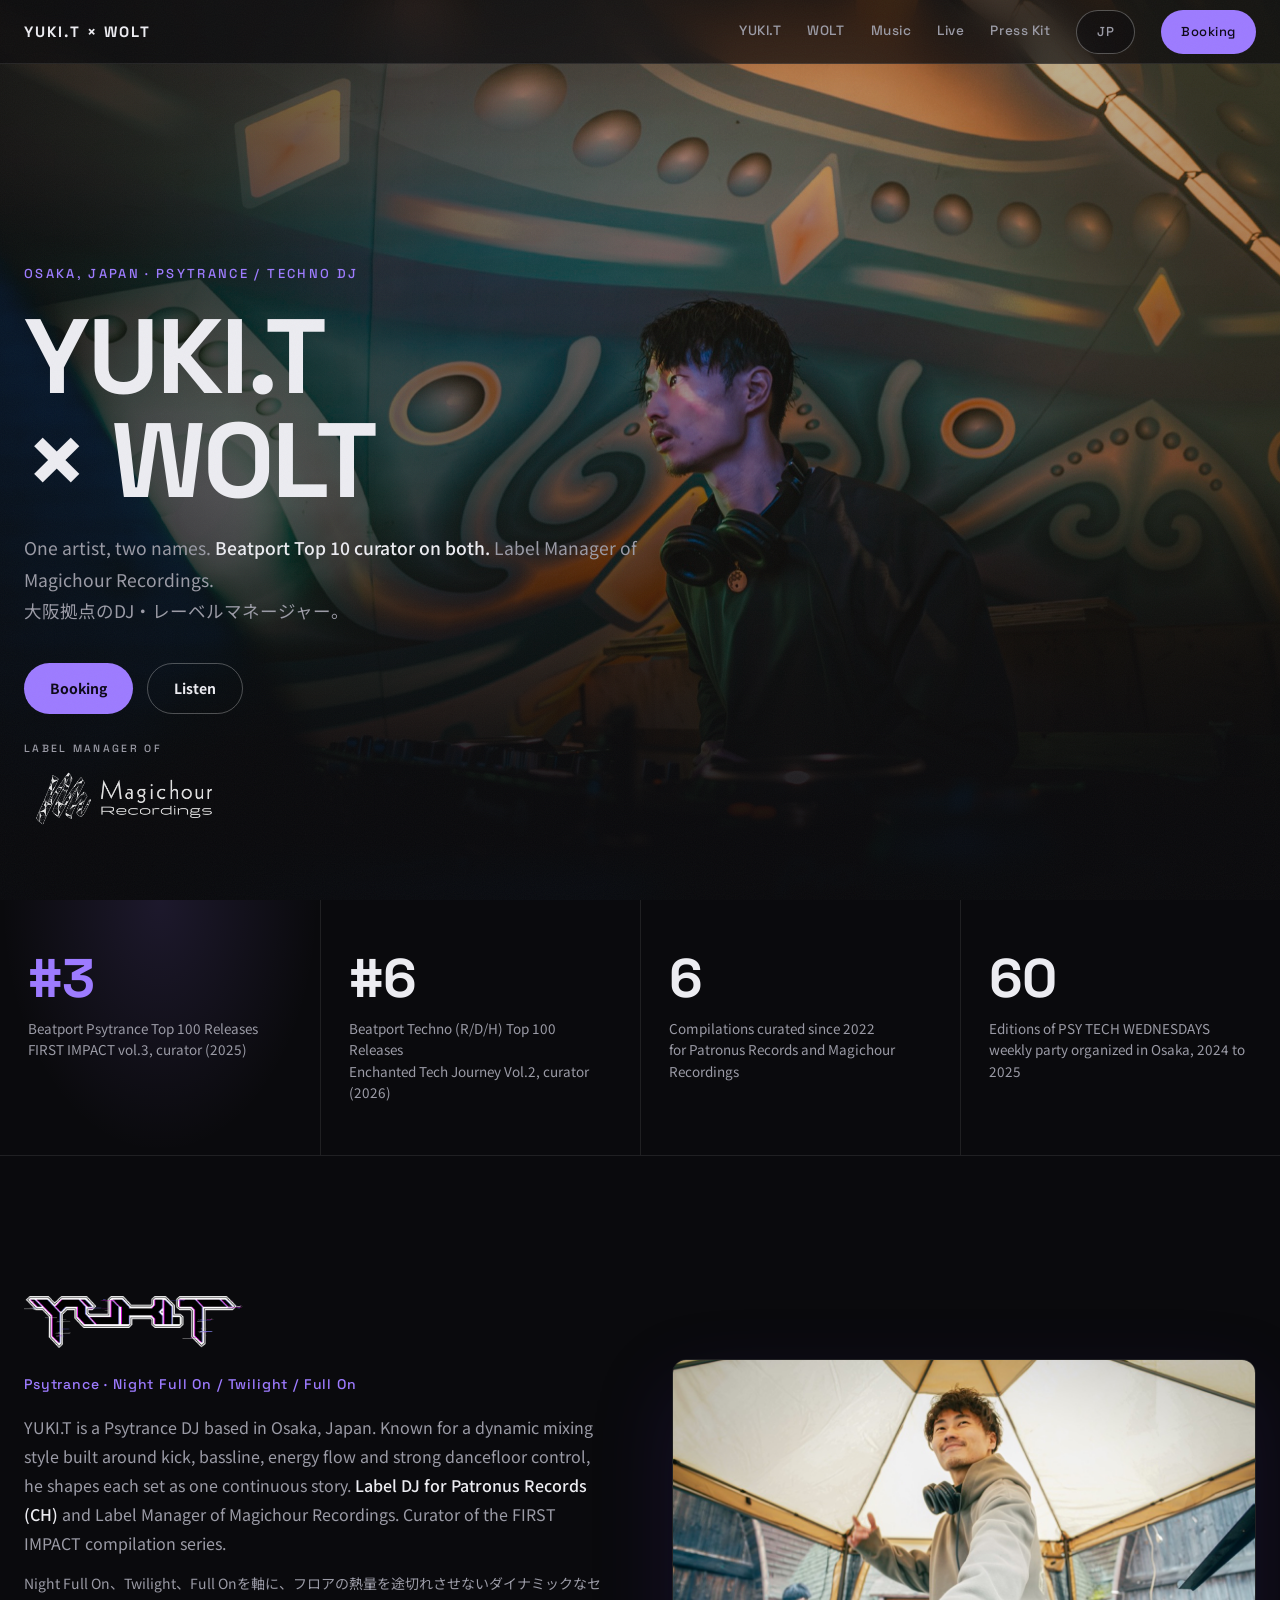
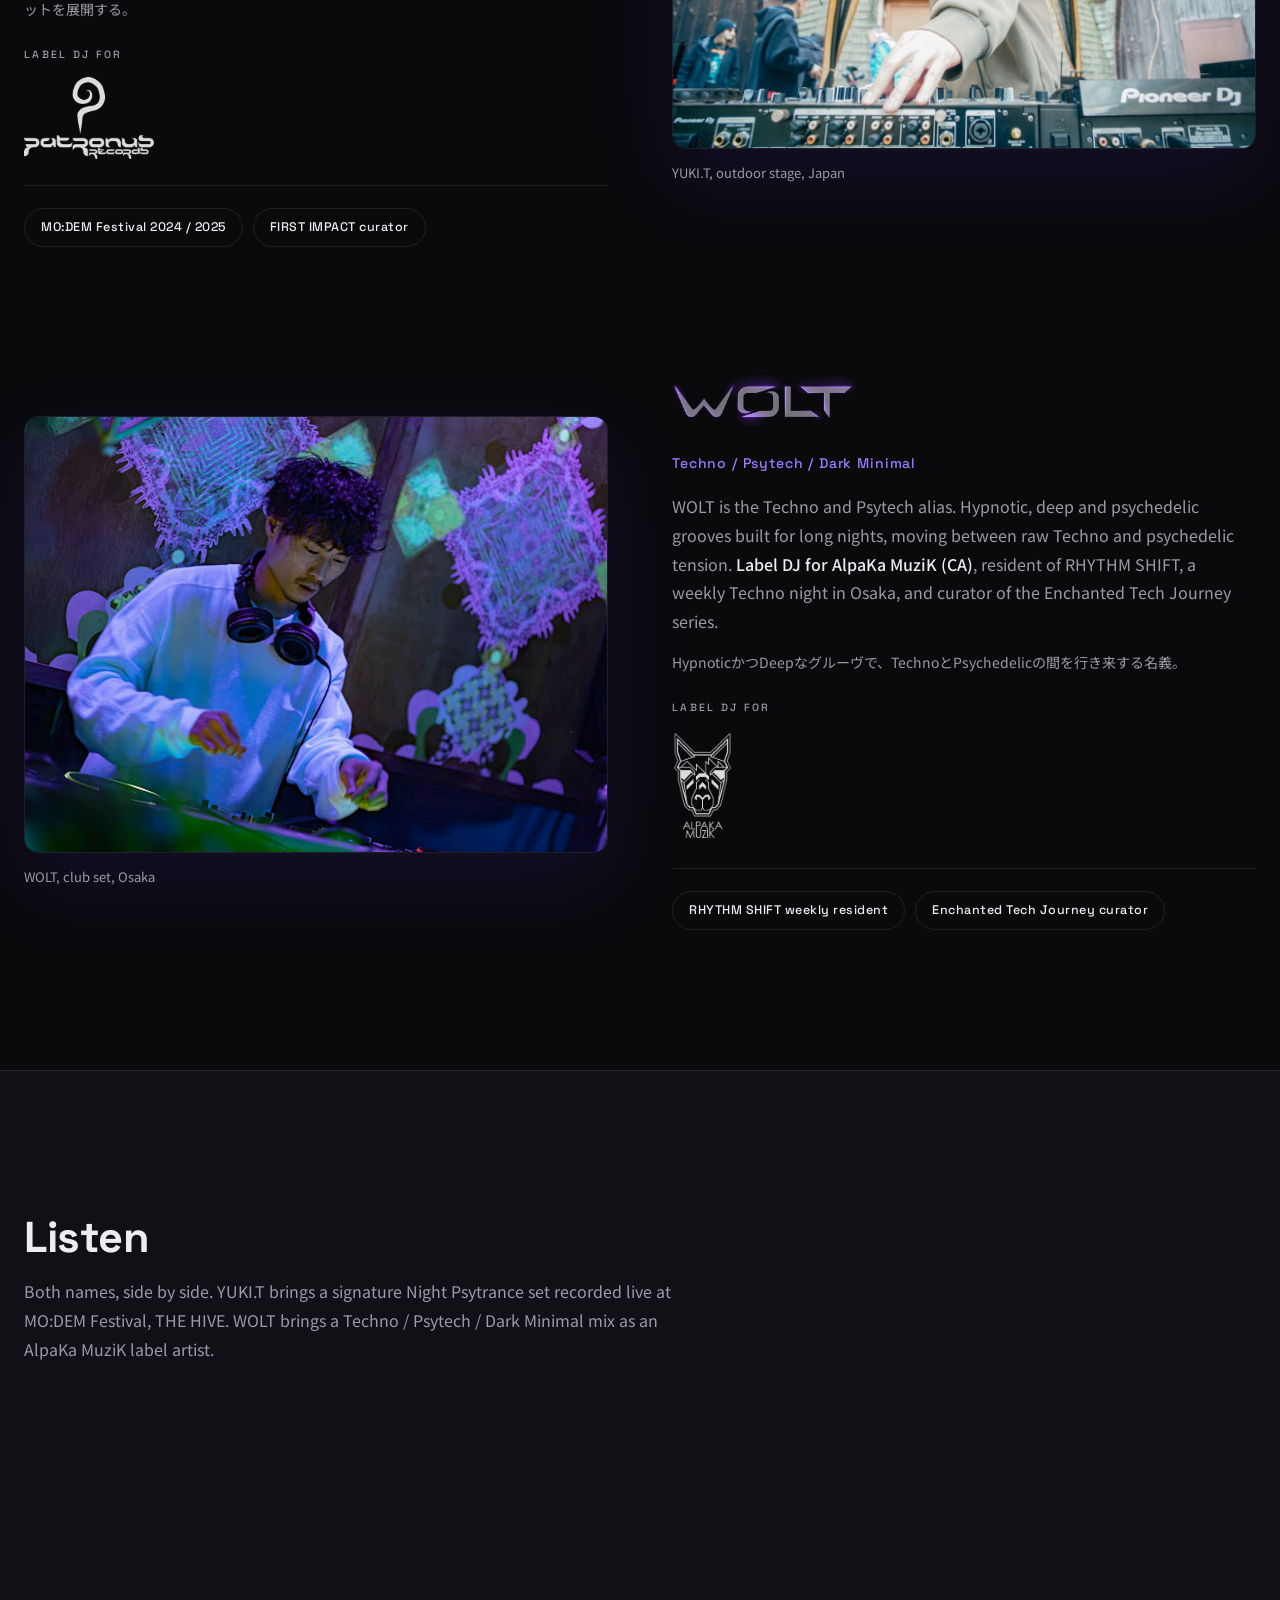
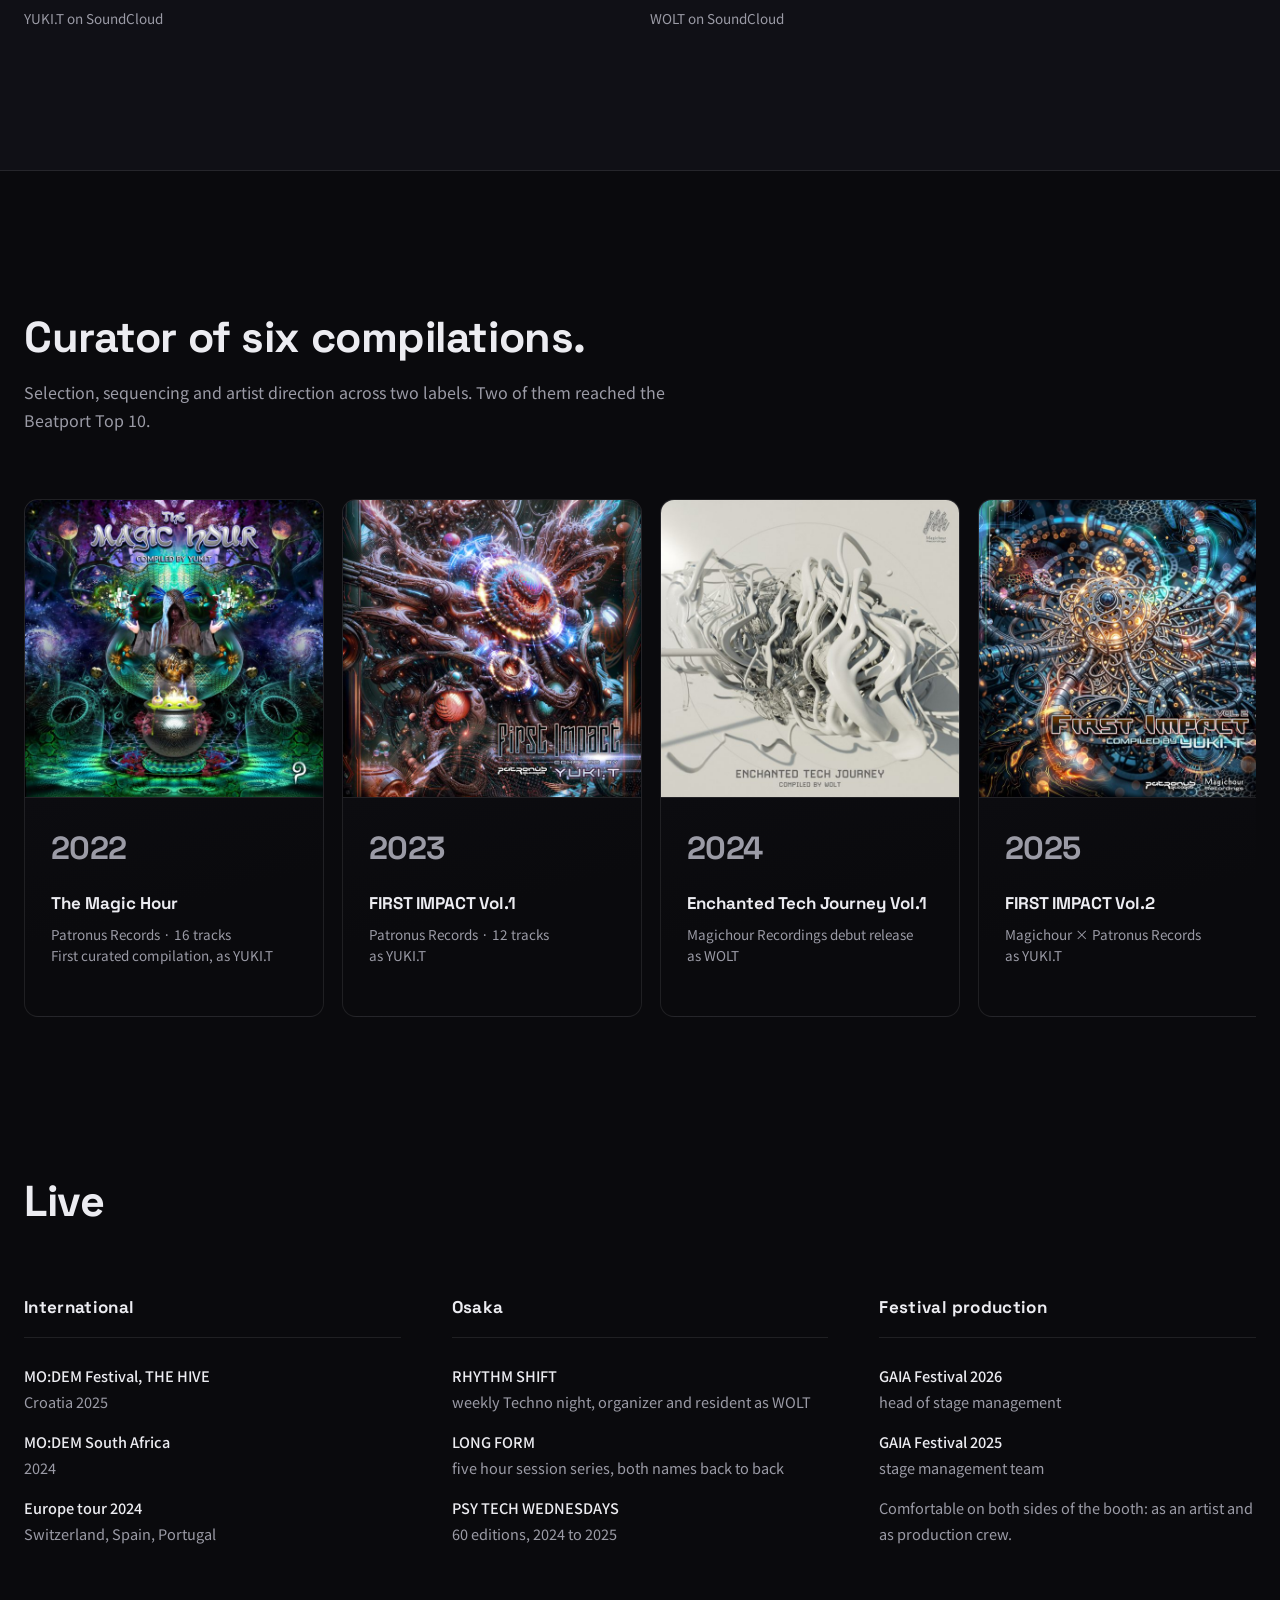
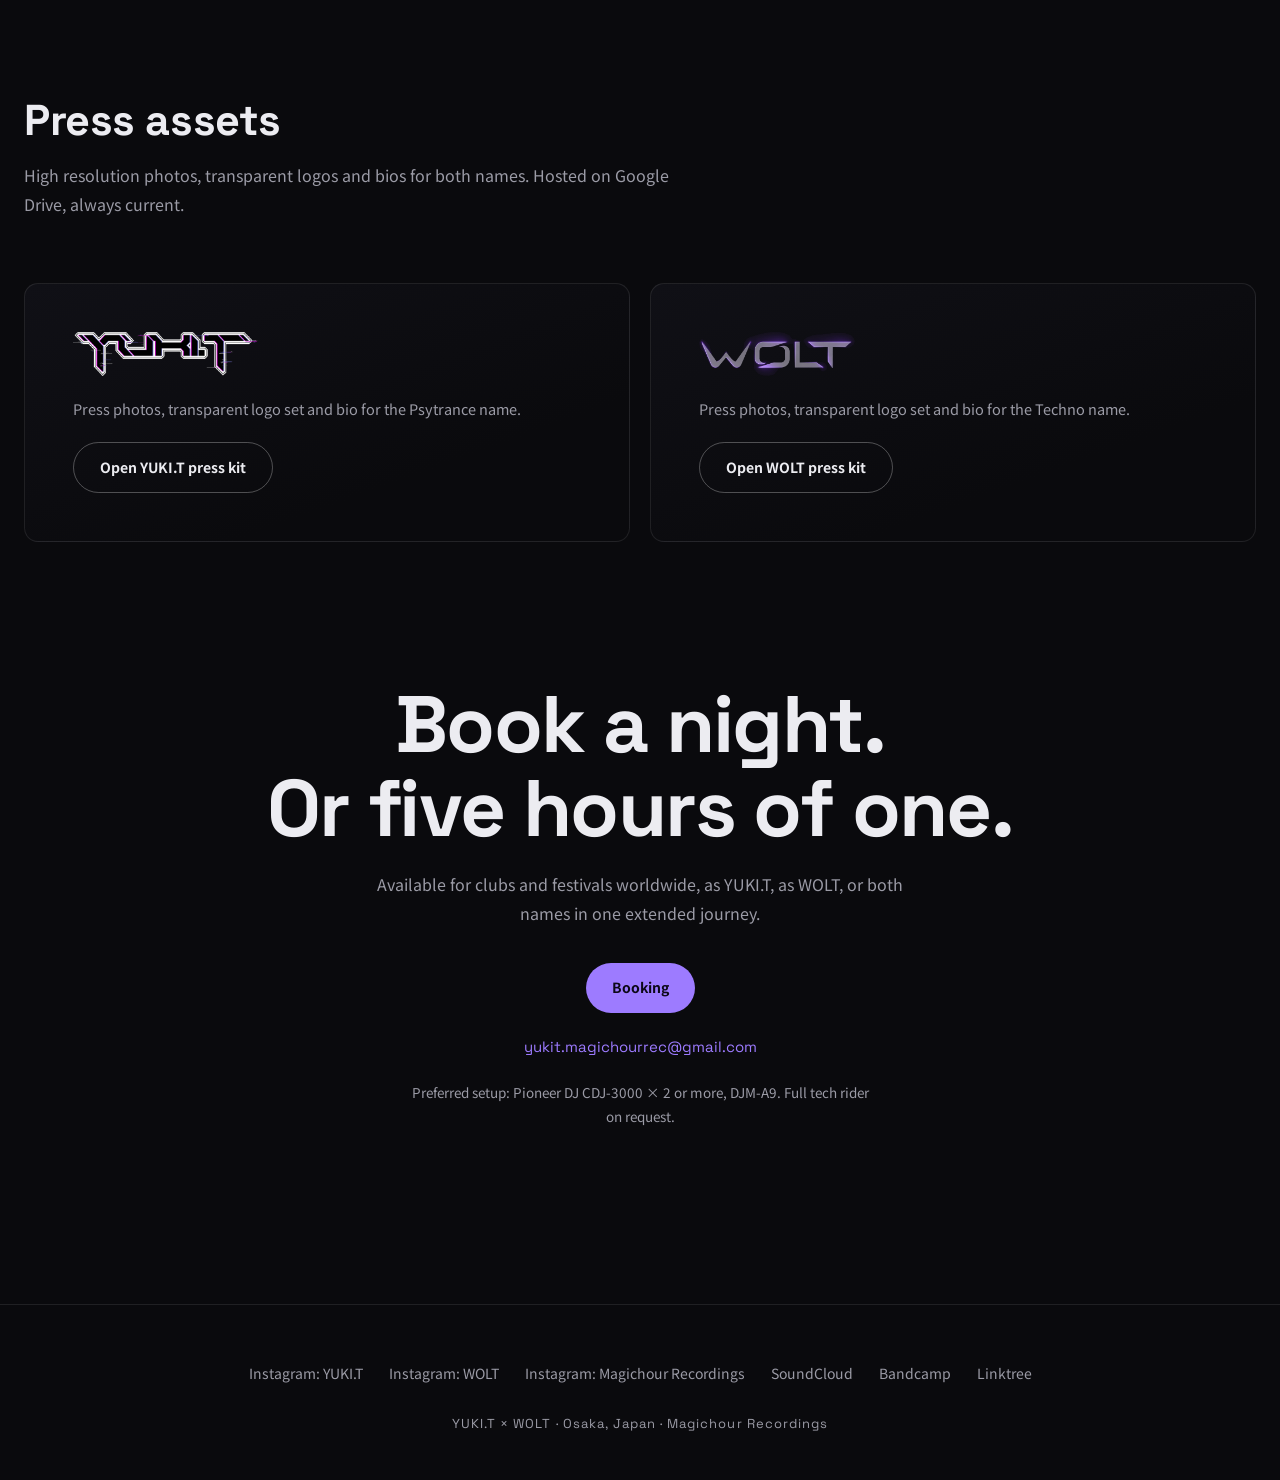
==== index.html @ 7a6468f3 "Publish YUKI.T × WOLT EPK" ====
<!DOCTYPE html>
<html lang="en">
<head>
<meta charset="UTF-8">
<meta name="viewport" content="width=device-width, initial-scale=1.0">
<title>YUKI.T × WOLT | Press Kit | Psytrance / Techno DJ, Osaka Japan</title>
<meta name="description" content="Official press kit of YUKI.T and WOLT. Psytrance and Techno DJ based in Osaka, Japan. Beatport Top 10 curator on both names. Label Manager of Magichour Recordings.">
<meta name="referrer" content="strict-origin-when-cross-origin">
<link rel="canonical" href="https://yukimagichour-1112.github.io/yukit-wolt-epk/">
<link rel="alternate" hreflang="en" href="https://yukimagichour-1112.github.io/yukit-wolt-epk/">
<link rel="alternate" hreflang="ja" href="https://yukimagichour-1112.github.io/yukit-wolt-epk/index-ja.html">
<link rel="alternate" hreflang="x-default" href="https://yukimagichour-1112.github.io/yukit-wolt-epk/">
<meta property="og:title" content="YUKI.T × WOLT | Press Kit">
<meta property="og:description" content="Psytrance and Techno DJ based in Osaka, Japan. Beatport Top 10 curator on both names.">
<meta property="og:url" content="https://yukimagichour-1112.github.io/yukit-wolt-epk/">
<meta property="og:image" content="https://yukimagichour-1112.github.io/yukit-wolt-epk/assets/og-epk.jpg">
<meta property="og:type" content="website">
<meta property="og:locale" content="en_US">
<meta property="og:locale:alternate" content="ja_JP">
<meta name="twitter:card" content="summary_large_image">
<link rel="preconnect" href="https://fonts.googleapis.com">
<link rel="preconnect" href="https://fonts.gstatic.com" crossorigin>
<link href="https://fonts.googleapis.com/css2?family=Space+Grotesk:wght@400;500;700&amp;family=Noto+Sans+JP:wght@400;500;700&amp;display=swap" rel="stylesheet">
<style>
  :root {
    --bg: #0a0a0d;
    --bg-raised: #101016;
    --line: rgba(255, 255, 255, .09);
    --text: #ececf1;
    --text-dim: #9b9ba6;
    --accent: #9d7bff;
    --accent-dim: rgba(157, 123, 255, .13);
    --font-display: "Space Grotesk", "Noto Sans JP", sans-serif;
    --font-body: "Noto Sans JP", sans-serif;
    --radius: 14px;
  }

  * { margin: 0; padding: 0; box-sizing: border-box; }
  html { scroll-behavior: smooth; }
  body {
    background: var(--bg);
    color: var(--text);
    font-family: var(--font-body);
    font-size: 16px;
    line-height: 1.8;
    overflow-x: hidden;
    -webkit-font-smoothing: antialiased;
  }
  ::selection { background: var(--accent); color: #0a0a0d; }
  img { max-width: 100%; height: auto; display: block; }
  a { color: inherit; text-decoration: none; }
  a:focus-visible { outline: 3px solid var(--accent); outline-offset: 4px; }
  .wrap { max-width: 1280px; margin: 0 auto; padding: 0 24px; }
  .skip-link {
    position: fixed; top: 8px; left: 12px; z-index: 100;
    padding: 10px 16px; border-radius: 8px;
    background: var(--accent); color: #0c0817; font-weight: 700;
    transform: translateY(-140%);
  }
  .skip-link:focus { transform: translateY(0); }

  .grain {
    position: fixed; inset: 0; z-index: 60; pointer-events: none;
    opacity: .05;
    background-image: url("data:image/svg+xml,%3Csvg xmlns='http://www.w3.org/2000/svg' width='160' height='160'%3E%3Cfilter id='n'%3E%3CfeTurbulence type='fractalNoise' baseFrequency='0.9' numOctaves='2'/%3E%3C/filter%3E%3Crect width='160' height='160' filter='url(%23n)' opacity='0.7'/%3E%3C/svg%3E");
  }

  .reveal {
    opacity: 0;
    transform: translateY(26px);
    transition: opacity .8s cubic-bezier(.16, 1, .3, 1), transform .8s cubic-bezier(.16, 1, .3, 1);
    transition-delay: calc(var(--i, 0) * 90ms);
  }
  .reveal.in { opacity: 1; transform: none; }

  /* =========== NAV =========== */
  nav {
    position: fixed; top: 0; left: 0; right: 0; z-index: 50;
    height: 64px;
    display: flex; align-items: center; justify-content: space-between;
    padding: 0 24px;
    background: rgba(10, 10, 13, .72);
    backdrop-filter: blur(14px);
    -webkit-backdrop-filter: blur(14px);
    border-bottom: 1px solid var(--line);
  }
  .nav-brand {
    font-family: var(--font-display);
    font-weight: 700; font-size: 15px; letter-spacing: .14em;
  }
  .nav-links { display: flex; align-items: center; gap: 26px; }
  .nav-links a {
    font-family: var(--font-display); font-size: 13.5px; font-weight: 500;
    color: var(--text-dim); letter-spacing: .04em;
    transition: color .25s;
  }
  .nav-links a:hover { color: var(--text); }
  .nav-links a.btn-primary, .nav-links a.btn-primary:hover { color: #0c0817; }
  .btn {
    display: inline-flex; align-items: center; justify-content: center;
    gap: 8px; white-space: nowrap;
    font-family: var(--font-body); font-weight: 700; font-size: 14px;
    padding: 12px 26px; border-radius: 999px;
    transition: transform .25s cubic-bezier(.16, 1, .3, 1), background .25s, color .25s, border-color .25s;
  }
  .btn:active { transform: scale(.98); }
  .btn-primary { background: var(--accent); color: #0c0817; }
  .btn-primary:hover { background: #b096ff; transform: translateY(-1px); }
  .btn-ghost { border: 1px solid rgba(255, 255, 255, .28); color: var(--text); }
  .btn-ghost:hover { border-color: var(--accent); color: var(--accent); transform: translateY(-1px); }
  nav .btn { min-height: 44px; padding: 9px 20px; font-size: 13px; }
  .lang-switch {
    min-width: 44px; min-height: 44px; padding: 8px 12px;
    border: 1px solid rgba(255, 255, 255, .28);
    color: var(--text); background: rgba(10, 10, 13, .55);
  }
  .lang-switch:hover { border-color: var(--accent); color: var(--accent); }

  /* =========== HERO =========== */
  .hero {
    position: relative;
    min-height: 100dvh;
    display: flex; align-items: flex-end;
    overflow: hidden;
  }
  .hero-bg {
    position: absolute; inset: 0;
    background-image: url("assets/hero-yukit.jpg");
    background-size: cover;
    background-position: 70% 30%;
  }
  .hero-bg::after {
    content: "";
    position: absolute; inset: 0;
    background:
      linear-gradient(to top, rgba(10, 10, 13, .96) 8%, rgba(10, 10, 13, .45) 45%, rgba(10, 10, 13, .25) 100%),
      linear-gradient(to right, rgba(10, 10, 13, .72), transparent 55%);
  }
  .hero-inner {
    position: relative; z-index: 2;
    width: 100%; max-width: 1280px; margin: 0 auto;
    padding: 120px 24px 72px;
  }
  .hero-meta {
    font-family: var(--font-display); font-size: 13px; font-weight: 500;
    letter-spacing: .18em; text-transform: uppercase;
    color: var(--accent);
    margin-bottom: 20px;
  }
  .hero h1 {
    font-family: var(--font-display);
    font-size: clamp(3rem, 8.5vw, 6.6rem);
    font-weight: 700; line-height: .98; letter-spacing: -.02em;
    margin-bottom: 20px;
  }
  .hero-sub {
    font-size: clamp(15px, 1.6vw, 17.5px);
    color: var(--text-dim);
    max-width: 36em;
    margin-bottom: 36px;
  }
  .hero-sub strong { color: var(--text); font-weight: 500; }
  .hero-ctas { display: flex; gap: 14px; flex-wrap: wrap; }
  @keyframes rise { from { opacity: 0; transform: translateY(28px); } to { opacity: 1; transform: none; } }
  .hero-inner > * { animation: rise .9s cubic-bezier(.16, 1, .3, 1) backwards; }
  .hero-inner > *:nth-child(1) { animation-delay: .05s; }
  .hero-inner > *:nth-child(2) { animation-delay: .18s; }
  .hero-inner > *:nth-child(3) { animation-delay: .32s; }
  .hero-inner > *:nth-child(4) { animation-delay: .46s; }
  .hero-inner > *:nth-child(5) { animation-delay: .60s; }

  /* ---- hero label affiliation ---- */
  .hero-affiliation {
    margin-top: 26px;
    display: flex; flex-direction: column; align-items: flex-start; gap: 10px;
  }
  .affiliation-heading {
    font-family: var(--font-display); font-size: 10.5px; font-weight: 500;
    letter-spacing: .22em; text-transform: uppercase;
    color: var(--text-dim);
  }
  .hero-affiliation img { width: 200px; max-width: 56vw; opacity: .88; }

  /* =========== SECTIONS =========== */
  section { padding: clamp(90px, 11vw, 140px) 0; }
  .section-head { max-width: 760px; margin-bottom: clamp(40px, 5.5vw, 64px); }
  .section-head h2 {
    font-family: var(--font-display);
    font-size: clamp(1.8rem, 3.8vw, 2.7rem);
    font-weight: 700; line-height: 1.22; letter-spacing: -.01em;
  }
  .section-head p { color: var(--text-dim); margin-top: 14px; max-width: 42em; }

  /* ---- stats ---- */
  .stats { padding: 0; border-bottom: 1px solid var(--line); }
  .stats-grid {
    display: grid;
    grid-template-columns: repeat(4, 1fr);
  }
  .stat {
    padding: clamp(36px, 4vw, 56px) 28px;
    border-left: 1px solid var(--line);
  }
  .stat:first-child { border-left: 0; }
  .stat.is-accent { background: radial-gradient(ellipse at 50% 0%, var(--accent-dim), transparent 70%); }
  .stat-num {
    font-family: var(--font-display);
    font-size: clamp(2.2rem, 4.5vw, 3.4rem);
    font-weight: 700; line-height: 1; letter-spacing: -.02em;
  }
  .stat.is-accent .stat-num { color: var(--accent); }
  .stat-label { margin-top: 12px; font-size: 13.5px; color: var(--text-dim); line-height: 1.6; }

  /* ---- persona split ---- */
  .persona {
    display: grid;
    grid-template-columns: minmax(0, 6fr) minmax(0, 6fr);
    gap: clamp(36px, 5vw, 80px);
    align-items: center;
  }
  .persona + .persona { margin-top: clamp(90px, 10vw, 130px); }
  .persona-photo { position: relative; }
  .persona-photo img {
    border-radius: var(--radius);
    border: 1px solid var(--line);
    width: 100%;
    box-shadow: 0 30px 80px rgba(60, 30, 140, .22);
  }
  .persona-photo figcaption { margin-top: 12px; font-size: 13px; color: var(--text-dim); }
  .persona-logo { height: 52px; width: auto; margin-bottom: 24px; }
  .persona-genre {
    font-family: var(--font-display); font-size: 14px; font-weight: 500;
    letter-spacing: .06em; color: var(--accent);
    margin-bottom: 16px;
  }
  .persona-bio { color: var(--text-dim); max-width: 36em; }
  .persona-bio strong { color: var(--text); font-weight: 500; }
  .persona-bio-jp { margin-top: 14px; font-size: 14px; color: var(--text-dim); }
  .persona-facts {
    margin-top: 26px; padding-top: 22px;
    border-top: 1px solid var(--line);
    display: flex; flex-wrap: wrap; gap: 10px;
  }
  .fact-pill {
    font-family: var(--font-display); font-size: 12.5px; font-weight: 500;
    letter-spacing: .04em; color: var(--text);
    border: 1px solid var(--line);
    border-radius: 999px;
    padding: 7px 16px;
  }
  .label-affiliation {
    margin-top: 24px;
    display: flex; flex-direction: column; align-items: flex-start; gap: 12px;
  }
  .label-affiliation img { opacity: .86; }
  .label-affiliation.is-patronus img { width: 130px; }
  .label-affiliation.is-alpaka img { height: 112px; width: auto; }

  /* ---- listen ---- */
  .listen { background: var(--bg-raised); border-top: 1px solid var(--line); border-bottom: 1px solid var(--line); }
  .listen-grid {
    display: grid;
    grid-template-columns: 1fr 1fr;
    gap: 20px;
  }
  .listen-main { grid-column: 1 / -1; }
  .listen iframe {
    width: 100%; border: 0;
    border-radius: var(--radius);
    display: block;
  }
  .listen-main iframe { height: 300px; }
  .listen-grid iframe { height: 166px; }
  .listen-caption { margin-top: 12px; font-size: 13.5px; color: var(--text-dim); }

  /* ---- curation rail ---- */
  .rail {
    display: flex; gap: 18px;
    overflow-x: auto;
    scroll-snap-type: x mandatory;
    padding-bottom: 18px;
    scrollbar-width: thin;
    scrollbar-color: var(--accent) transparent;
  }
  .rail-card {
    flex: 0 0 300px;
    scroll-snap-align: start;
    border: 1px solid var(--line);
    border-radius: var(--radius);
    overflow: hidden;
    background: linear-gradient(165deg, var(--bg-raised), var(--bg) 75%);
  }
  .rail-card.is-hit {
    background:
      radial-gradient(ellipse at 80% 0%, var(--accent-dim), transparent 60%),
      linear-gradient(165deg, var(--bg-raised), var(--bg) 75%);
  }
  .rail-cover {
    width: 100%; aspect-ratio: 1; object-fit: cover; display: block;
    border-bottom: 1px solid var(--line);
  }
  .rail-body { padding: 22px 26px 28px; }
  .rail-year {
    font-family: var(--font-display);
    font-size: 2rem; font-weight: 700; letter-spacing: -.02em;
    color: var(--text-dim);
  }
  .rail-card.is-hit .rail-year { color: var(--accent); }
  .rail-title { margin-top: 14px; font-family: var(--font-display); font-weight: 700; font-size: 17px; line-height: 1.4; }
  .rail-sub { margin-top: 8px; font-size: 13.5px; color: var(--text-dim); line-height: 1.6; }

  /* ---- live ---- */
  .live-grid {
    display: grid;
    grid-template-columns: repeat(3, 1fr);
    gap: clamp(28px, 4vw, 56px);
  }
  .live-col h3 {
    font-family: var(--font-display);
    font-size: 17px; font-weight: 700; letter-spacing: .02em;
    padding-bottom: 14px; margin-bottom: 18px;
    border-bottom: 1px solid var(--line);
  }
  .live-col ul { list-style: none; }
  .live-col li { padding: 7px 0; color: var(--text-dim); font-size: 14.5px; }
  .live-col li strong { color: var(--text); font-weight: 500; }

  /* ---- press assets ---- */
  .kit-grid {
    display: grid;
    grid-template-columns: 1fr 1fr;
    gap: 20px;
  }
  .kit-card {
    border: 1px solid var(--line);
    border-radius: var(--radius);
    padding: clamp(32px, 4vw, 48px);
    background: linear-gradient(160deg, var(--bg-raised), var(--bg) 70%);
    display: flex; flex-direction: column; align-items: flex-start; gap: 20px;
  }
  .kit-card img { height: 44px; width: auto; }
  .kit-card p { color: var(--text-dim); font-size: 14.5px; }

  /* =========== BOOKING =========== */
  .booking { text-align: center; }
  .booking h2 {
    font-family: var(--font-display);
    font-size: clamp(2.6rem, 7vw, 5rem);
    font-weight: 700; letter-spacing: -.02em; line-height: 1.05;
  }
  .booking p {
    color: var(--text-dim);
    max-width: 34em; margin: 20px auto 36px;
  }
  .booking-mail {
    display: block;
    margin-top: 20px;
    font-family: var(--font-display); font-size: 15px;
    color: var(--text-dim);
  }
  .booking-mail a { color: var(--accent); }
  .booking-rider { margin-top: 28px; font-size: 13.5px; color: var(--text-dim); }

  /* =========== FOOTER =========== */
  footer { border-top: 1px solid var(--line); padding: 56px 0 44px; }
  .footer-links {
    display: flex; justify-content: center; gap: 26px; flex-wrap: wrap;
    font-size: 14px; color: var(--text-dim);
    margin-bottom: 26px;
  }
  .footer-links a { transition: color .25s; }
  .footer-links a:hover { color: var(--accent); }
  .footer-note {
    text-align: center;
    font-family: var(--font-display);
    font-size: 13px; letter-spacing: .08em; color: var(--text-dim);
  }

  /* =========== MOBILE =========== */
  @media (max-width: 900px) {
    .nav-links a:not(.btn) { display: none; }
    .nav-links { gap: 10px; }
  }
  @media (max-width: 420px) {
    nav { padding: 0 12px; }
    .nav-brand { font-size: 12px; letter-spacing: .08em; }
    .nav-links { gap: 8px; }
    nav .btn { padding: 8px 12px; }
    .kit-card .btn { width: 100%; padding-inline: 16px; white-space: normal; text-align: center; }
  }
  @media (max-width: 767px) {
    .wrap { padding: 0 20px; }
    .hero-inner { padding: 100px 20px 56px; }
    .hero-affiliation img { width: 150px; }
    .stats-grid { grid-template-columns: 1fr 1fr; }
    .stat { border-left: 0; border-top: 1px solid var(--line); }
    .stat:nth-child(even) { border-left: 1px solid var(--line); }
    .stat:nth-child(-n+2) { border-top: 0; }
    .persona { grid-template-columns: 1fr; gap: 32px; }
    .persona.is-flip .persona-photo { order: -1; }
    .listen-grid { grid-template-columns: 1fr; }
    .live-grid { grid-template-columns: 1fr; }
    .kit-grid { grid-template-columns: 1fr; }
    .rail-card { flex-basis: 260px; }
  }

  /* =========== REDUCED MOTION =========== */
  @media (prefers-reduced-motion: reduce) {
    html { scroll-behavior: auto; }
    .hero-inner > * { animation: none; }
    .reveal { opacity: 1; transform: none; transition: none; }
  }
</style>
</head>
<body>

<a class="skip-link" href="#main-content">Skip to content</a>
<div class="grain" aria-hidden="true"></div>

<nav aria-label="Primary navigation">
  <div class="nav-brand">YUKI.T × WOLT</div>
  <div class="nav-links">
    <a href="#yukit">YUKI.T</a>
    <a href="#wolt">WOLT</a>
    <a href="#music">Music</a>
    <a href="#live">Live</a>
    <a href="#presskit">Press Kit</a>
    <a class="btn lang-switch" href="index-ja.html" lang="ja" hreflang="ja" aria-label="日本語版を開く" title="日本語版">JP</a>
    <a class="btn btn-primary" href="mailto:yukit.magichourrec@gmail.com?subject=Booking%20inquiry%20YUKI.T%20%2F%20WOLT">Booking</a>
  </div>
</nav>

<main id="main-content">
<!-- =========== HERO =========== -->
<header class="hero">
  <div class="hero-bg" aria-hidden="true"></div>
  <div class="hero-inner">
    <p class="hero-meta">Osaka, Japan · Psytrance / Techno DJ</p>
    <h1>YUKI.T<br>× WOLT</h1>
    <p class="hero-sub">One artist, two names. <strong>Beatport Top 10 curator on both.</strong> Label Manager of Magichour Recordings.<br>大阪拠点のDJ・レーベルマネージャー。</p>
    <div class="hero-ctas">
      <a class="btn btn-primary" href="mailto:yukit.magichourrec@gmail.com?subject=Booking%20inquiry%20YUKI.T%20%2F%20WOLT">Booking</a>
      <a class="btn btn-ghost" href="#music">Listen</a>
    </div>
    <div class="hero-affiliation" role="group" aria-label="Label Manager of Magichour Recordings">
      <p class="affiliation-heading" aria-hidden="true">Label Manager of</p>
      <img src="assets/logo-magichour-horizontal.png" alt="Magichour Recordings" width="3000" height="888">
    </div>
  </div>
</header>

<!-- =========== STATS =========== -->
<div class="stats" aria-label="Career highlights">
  <div class="stats-grid">
    <div class="stat is-accent reveal" style="--i:0">
      <p class="stat-num">#3</p>
      <p class="stat-label">Beatport Psytrance Top 100 Releases<br>FIRST IMPACT vol.3, curator (2025)</p>
    </div>
    <div class="stat reveal" style="--i:1">
      <p class="stat-num">#6</p>
      <p class="stat-label">Beatport Techno (R/D/H) Top 100 Releases<br>Enchanted Tech Journey Vol.2, curator (2026)</p>
    </div>
    <div class="stat reveal" style="--i:2">
      <p class="stat-num">6</p>
      <p class="stat-label">Compilations curated since 2022<br>for Patronus Records and Magichour Recordings</p>
    </div>
    <div class="stat reveal" style="--i:3">
      <p class="stat-num">60</p>
      <p class="stat-label">Editions of PSY TECH WEDNESDAYS<br>weekly party organized in Osaka, 2024 to 2025</p>
    </div>
  </div>
</div>

<!-- =========== PERSONAS =========== -->
<section id="yukit">
  <div class="wrap">
    <article class="persona">
      <div class="persona-copy reveal">
        <img class="persona-logo" src="assets/logo-yukit.png" alt="YUKI.T logo">
        <p class="persona-genre">Psytrance · Night Full On / Twilight / Full On</p>
        <p class="persona-bio">YUKI.T is a Psytrance DJ based in Osaka, Japan. Known for a dynamic mixing style built around kick, bassline, energy flow and strong dancefloor control, he shapes each set as one continuous story. <strong>Label DJ for Patronus Records (CH)</strong> and Label Manager of Magichour Recordings. Curator of the FIRST IMPACT compilation series.</p>
        <p class="persona-bio-jp">Night Full On、Twilight、Full Onを軸に、フロアの熱量を途切れさせないダイナミックなセットを展開する。</p>
        <div class="label-affiliation is-patronus" role="group" aria-label="Label DJ for Patronus Records, Switzerland">
          <p class="affiliation-heading" aria-hidden="true">Label DJ for</p>
          <img src="assets/logo-patronus-white.png" alt="Patronus Records" width="360" height="229" loading="lazy">
        </div>
        <div class="persona-facts">
          <span class="fact-pill">MO:DEM Festival 2024 / 2025</span>
          <span class="fact-pill">FIRST IMPACT curator</span>
        </div>
      </div>
      <figure class="persona-photo reveal" style="--i:1">
        <img src="assets/photo-yukit.jpg" width="1200" height="800" alt="YUKI.T playing an outdoor festival stage" loading="lazy">
        <figcaption>YUKI.T, outdoor stage, Japan</figcaption>
      </figure>
    </article>

    <article class="persona is-flip" id="wolt">
      <figure class="persona-photo reveal">
        <img src="assets/WOLT_Photo_web.webp" width="2280" height="1704" alt="WOLT behind the decks under ultraviolet light" loading="lazy">
        <figcaption>WOLT, club set, Osaka</figcaption>
      </figure>
      <div class="persona-copy reveal" style="--i:1">
        <img class="persona-logo" src="assets/logo-wolt.png" alt="WOLT logo">
        <p class="persona-genre">Techno / Psytech / Dark Minimal</p>
        <p class="persona-bio">WOLT is the Techno and Psytech alias. Hypnotic, deep and psychedelic grooves built for long nights, moving between raw Techno and psychedelic tension. <strong>Label DJ for AlpaKa MuziK (CA)</strong>, resident of RHYTHM SHIFT, a weekly Techno night in Osaka, and curator of the Enchanted Tech Journey series.</p>
        <p class="persona-bio-jp">HypnoticかつDeepなグルーヴで、TechnoとPsychedelicの間を行き来する名義。</p>
        <div class="label-affiliation is-alpaka" role="group" aria-label="Label DJ for AlpaKa MuziK, Canada">
          <p class="affiliation-heading" aria-hidden="true">Label DJ for</p>
          <img src="assets/logo-alpaka-white-trimmed.png" alt="AlpaKa MuziK" width="567" height="1045" loading="lazy">
        </div>
        <div class="persona-facts">
          <span class="fact-pill">RHYTHM SHIFT weekly resident</span>
          <span class="fact-pill">Enchanted Tech Journey curator</span>
        </div>
      </div>
    </article>
  </div>
</section>

<!-- =========== MUSIC =========== -->
<section class="listen" id="music">
  <div class="wrap">
    <div class="section-head reveal">
      <h2>Listen</h2>
      <p>Both names, side by side. YUKI.T brings a signature Night Psytrance set recorded live at MO:DEM Festival, THE HIVE. WOLT brings a Techno / Psytech / Dark Minimal mix as an AlpaKa MuziK label artist.</p>
    </div>
    <div class="listen-grid">
      <div class="reveal" style="--i:1">
        <iframe title="YUKI.T on SoundCloud" loading="lazy" allow="autoplay" src="https://w.soundcloud.com/player/?url=https%3A%2F%2Fsoundcloud.com%2Fmo_dem%2Fyuki-t-the-hive-modem-festival%3Fin%3Dyuki_t%2Fsets%2Fmix_playlist&amp;color=%239d7bff&amp;auto_play=false&amp;hide_related=true&amp;show_comments=false&amp;show_teaser=false"></iframe>
        <p class="listen-caption">YUKI.T on SoundCloud</p>
      </div>
      <div class="reveal" style="--i:2">
        <iframe title="WOLT on SoundCloud" loading="lazy" allow="autoplay" src="https://w.soundcloud.com/player/?url=https%3A%2F%2Fsoundcloud.com%2Falpakamuzik%2Falpakast075-wolt-jp%3Fin%3Dwolt-magichour-recordings%2Fsets%2Fdj-set&amp;color=%239d7bff&amp;auto_play=false&amp;hide_related=true&amp;show_comments=false&amp;show_teaser=false"></iframe>
        <p class="listen-caption">WOLT on SoundCloud</p>
      </div>
    </div>
  </div>
</section>

<!-- =========== CURATION =========== -->
<section>
  <div class="wrap">
    <div class="section-head reveal">
      <h2>Curator of six compilations.</h2>
      <p>Selection, sequencing and artist direction across two labels. Two of them reached the Beatport Top 10.</p>
    </div>
    <div class="rail reveal">
      <div class="rail-card">
        <img class="rail-cover" src="assets/cover-tmh.jpg" width="640" height="640" alt="The Magic Hour cover artwork" loading="lazy">
        <div class="rail-body">
          <p class="rail-year">2022</p>
          <p class="rail-title">The Magic Hour</p>
          <p class="rail-sub">Patronus Records · 16 tracks<br>First curated compilation, as YUKI.T</p>
        </div>
      </div>
      <div class="rail-card">
        <img class="rail-cover" src="assets/cover-fi1.jpg" width="640" height="640" alt="FIRST IMPACT Vol.1 cover artwork" loading="lazy">
        <div class="rail-body">
          <p class="rail-year">2023</p>
          <p class="rail-title">FIRST IMPACT Vol.1</p>
          <p class="rail-sub">Patronus Records · 12 tracks<br>as YUKI.T</p>
        </div>
      </div>
      <div class="rail-card">
        <img class="rail-cover" src="assets/cover-etj1.jpg" width="640" height="640" alt="Enchanted Tech Journey Vol.1 cover artwork" loading="lazy">
        <div class="rail-body">
          <p class="rail-year">2024</p>
          <p class="rail-title">Enchanted Tech Journey Vol.1</p>
          <p class="rail-sub">Magichour Recordings debut release<br>as WOLT</p>
        </div>
      </div>
      <div class="rail-card">
        <img class="rail-cover" src="assets/cover-fi2.jpg" width="640" height="640" alt="FIRST IMPACT Vol.2 cover artwork" loading="lazy">
        <div class="rail-body">
          <p class="rail-year">2025</p>
          <p class="rail-title">FIRST IMPACT Vol.2</p>
          <p class="rail-sub">Magichour × Patronus Records<br>as YUKI.T</p>
        </div>
      </div>
      <div class="rail-card is-hit">
        <img class="rail-cover" src="assets/cover-fi3.jpg" width="640" height="640" alt="FIRST IMPACT vol.3 cover artwork" loading="lazy">
        <div class="rail-body">
          <p class="rail-year">2025</p>
          <p class="rail-title">FIRST IMPACT vol.3</p>
          <p class="rail-sub">Magichour Recordings<br>Beatport Psytrance Top 100, peak #3</p>
        </div>
      </div>
      <div class="rail-card is-hit">
        <img class="rail-cover" src="assets/cover-etj2.jpg" width="640" height="640" alt="Enchanted Tech Journey Vol.2 cover artwork" loading="lazy">
        <div class="rail-body">
          <p class="rail-year">2026</p>
          <p class="rail-title">Enchanted Tech Journey Vol.2</p>
          <p class="rail-sub">Magichour Recordings<br>Beatport Techno (R/D/H) Top 100, peak #6</p>
        </div>
      </div>
    </div>
  </div>
</section>

<!-- =========== LIVE =========== -->
<section id="live" style="padding-top: 0;">
  <div class="wrap">
    <div class="section-head reveal">
      <h2>Live</h2>
    </div>
    <div class="live-grid">
      <div class="live-col reveal" style="--i:0">
        <h3>International</h3>
        <ul>
          <li><strong>MO:DEM Festival, THE HIVE</strong><br>Croatia 2025</li>
          <li><strong>MO:DEM South Africa</strong><br>2024</li>
          <li><strong>Europe tour 2024</strong><br>Switzerland, Spain, Portugal</li>
        </ul>
      </div>
      <div class="live-col reveal" style="--i:1">
        <h3>Osaka</h3>
        <ul>
          <li><strong>RHYTHM SHIFT</strong><br>weekly Techno night, organizer and resident as WOLT</li>
          <li><strong>LONG FORM</strong><br>five hour session series, both names back to back</li>
          <li><strong>PSY TECH WEDNESDAYS</strong><br>60 editions, 2024 to 2025</li>
        </ul>
      </div>
      <div class="live-col reveal" style="--i:2">
        <h3>Festival production</h3>
        <ul>
          <li><strong>GAIA Festival 2026</strong><br>head of stage management</li>
          <li><strong>GAIA Festival 2025</strong><br>stage management team</li>
          <li>Comfortable on both sides of the booth: as an artist and as production crew.</li>
        </ul>
      </div>
    </div>
  </div>
</section>

<!-- =========== PRESS KIT =========== -->
<section id="presskit" style="padding-top: 0;">
  <div class="wrap">
    <div class="section-head reveal">
      <h2>Press assets</h2>
      <p>High resolution photos, transparent logos and bios for both names. Hosted on Google Drive, always current.</p>
    </div>
    <div class="kit-grid">
      <div class="kit-card reveal" style="--i:0">
        <img src="assets/logo-yukit.png" alt="YUKI.T logo">
        <p>Press photos, transparent logo set and bio for the Psytrance name.</p>
        <a class="btn btn-ghost" href="https://drive.google.com/drive/folders/19dCMXq6Wt7kDbNYOg9AuS4HJr9VxEYZ3" target="_blank" rel="noopener noreferrer">Open YUKI.T press kit</a>
      </div>
      <div class="kit-card reveal" style="--i:1">
        <img src="assets/logo-wolt.png" alt="WOLT logo">
        <p>Press photos, transparent logo set and bio for the Techno name.</p>
        <a class="btn btn-ghost" href="https://drive.google.com/drive/folders/1YA1HWwAey3cXBGT5UwU1rKdO1JU_mgo1" target="_blank" rel="noopener noreferrer">Open WOLT press kit</a>
      </div>
    </div>
  </div>
</section>

<!-- =========== BOOKING =========== -->
<section class="booking" id="booking" style="padding-top: 0;">
  <div class="wrap">
    <div class="reveal">
      <h2>Book a night.<br>Or five hours of one.</h2>
      <p>Available for clubs and festivals worldwide, as YUKI.T, as WOLT, or both names in one extended journey.</p>
      <a class="btn btn-primary" href="mailto:yukit.magichourrec@gmail.com?subject=Booking%20inquiry%20YUKI.T%20%2F%20WOLT">Booking</a>
      <span class="booking-mail"><a href="mailto:yukit.magichourrec@gmail.com">yukit.magichourrec@gmail.com</a></span>
      <p class="booking-rider">Preferred setup: Pioneer DJ CDJ-3000 × 2 or more, DJM-A9. Full tech rider on request.</p>
    </div>
  </div>
</section>
</main>

<!-- =========== FOOTER =========== -->
<footer>
  <div class="wrap">
    <div class="footer-links">
      <a href="https://www.instagram.com/yuki.t_magichour/" target="_blank" rel="noopener noreferrer">Instagram: YUKI.T</a>
      <a href="https://www.instagram.com/wolt_alpaka_magichour/" target="_blank" rel="noopener noreferrer">Instagram: WOLT</a>
      <a href="https://www.instagram.com/magichour_recordings/" target="_blank" rel="noopener noreferrer">Instagram: Magichour Recordings</a>
      <a href="https://soundcloud.com/wolt-magichour-recordings" target="_blank" rel="noopener noreferrer">SoundCloud</a>
      <a href="https://magichourrecordings1.bandcamp.com/" target="_blank" rel="noopener noreferrer">Bandcamp</a>
      <a href="https://linktr.ee/yuki.t_wolt" target="_blank" rel="noopener noreferrer">Linktree</a>
    </div>
    <p class="footer-note">YUKI.T × WOLT · Osaka, Japan · Magichour Recordings</p>
  </div>
</footer>

<script>
  (function () {
    var reduce = window.matchMedia("(prefers-reduced-motion: reduce)").matches;
    var targets = document.querySelectorAll(".reveal");
    if (reduce || !("IntersectionObserver" in window)) {
      targets.forEach(function (el) { el.classList.add("in"); });
      return;
    }
    var io = new IntersectionObserver(function (entries) {
      entries.forEach(function (entry) {
        if (entry.isIntersecting) {
          entry.target.classList.add("in");
          io.unobserve(entry.target);
        }
      });
    }, { threshold: 0.2, rootMargin: "0px 0px -5% 0px" });
    targets.forEach(function (el) { io.observe(el); });
  })();
</script>

</body>
</html>
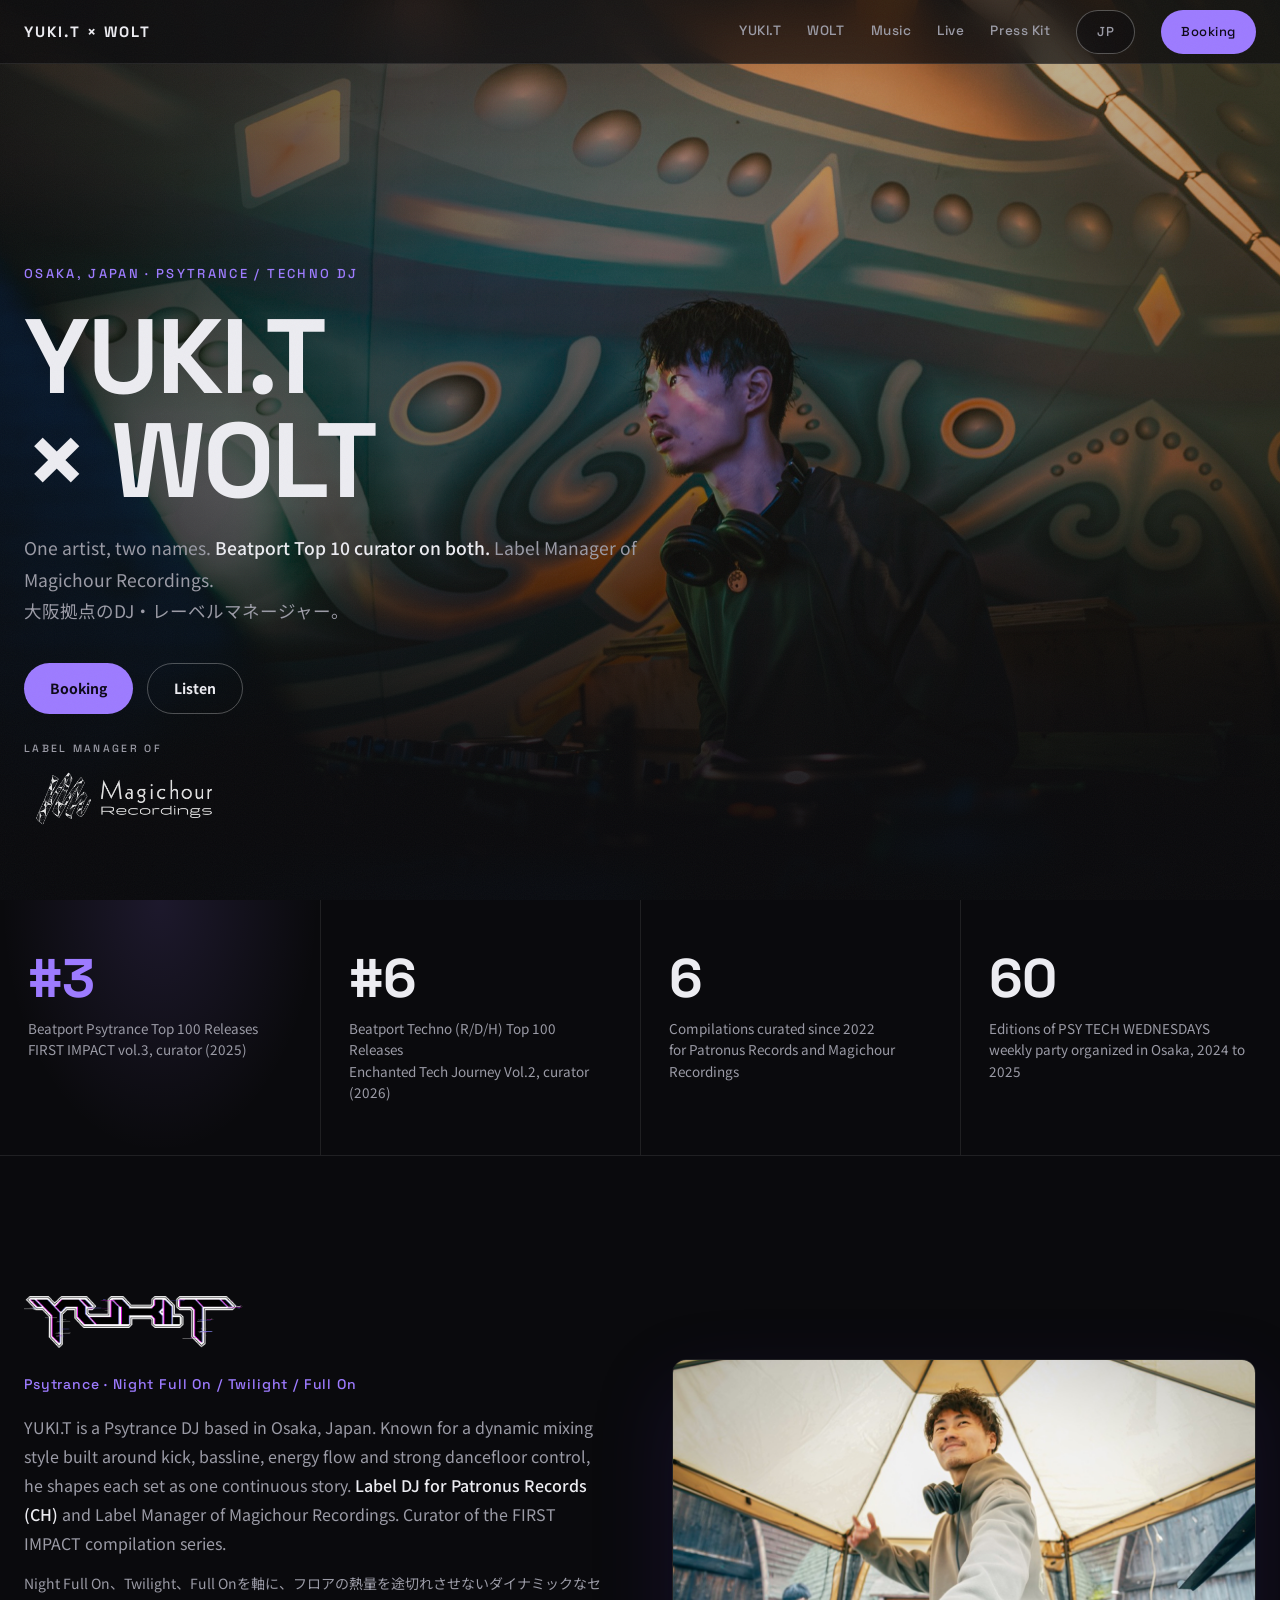
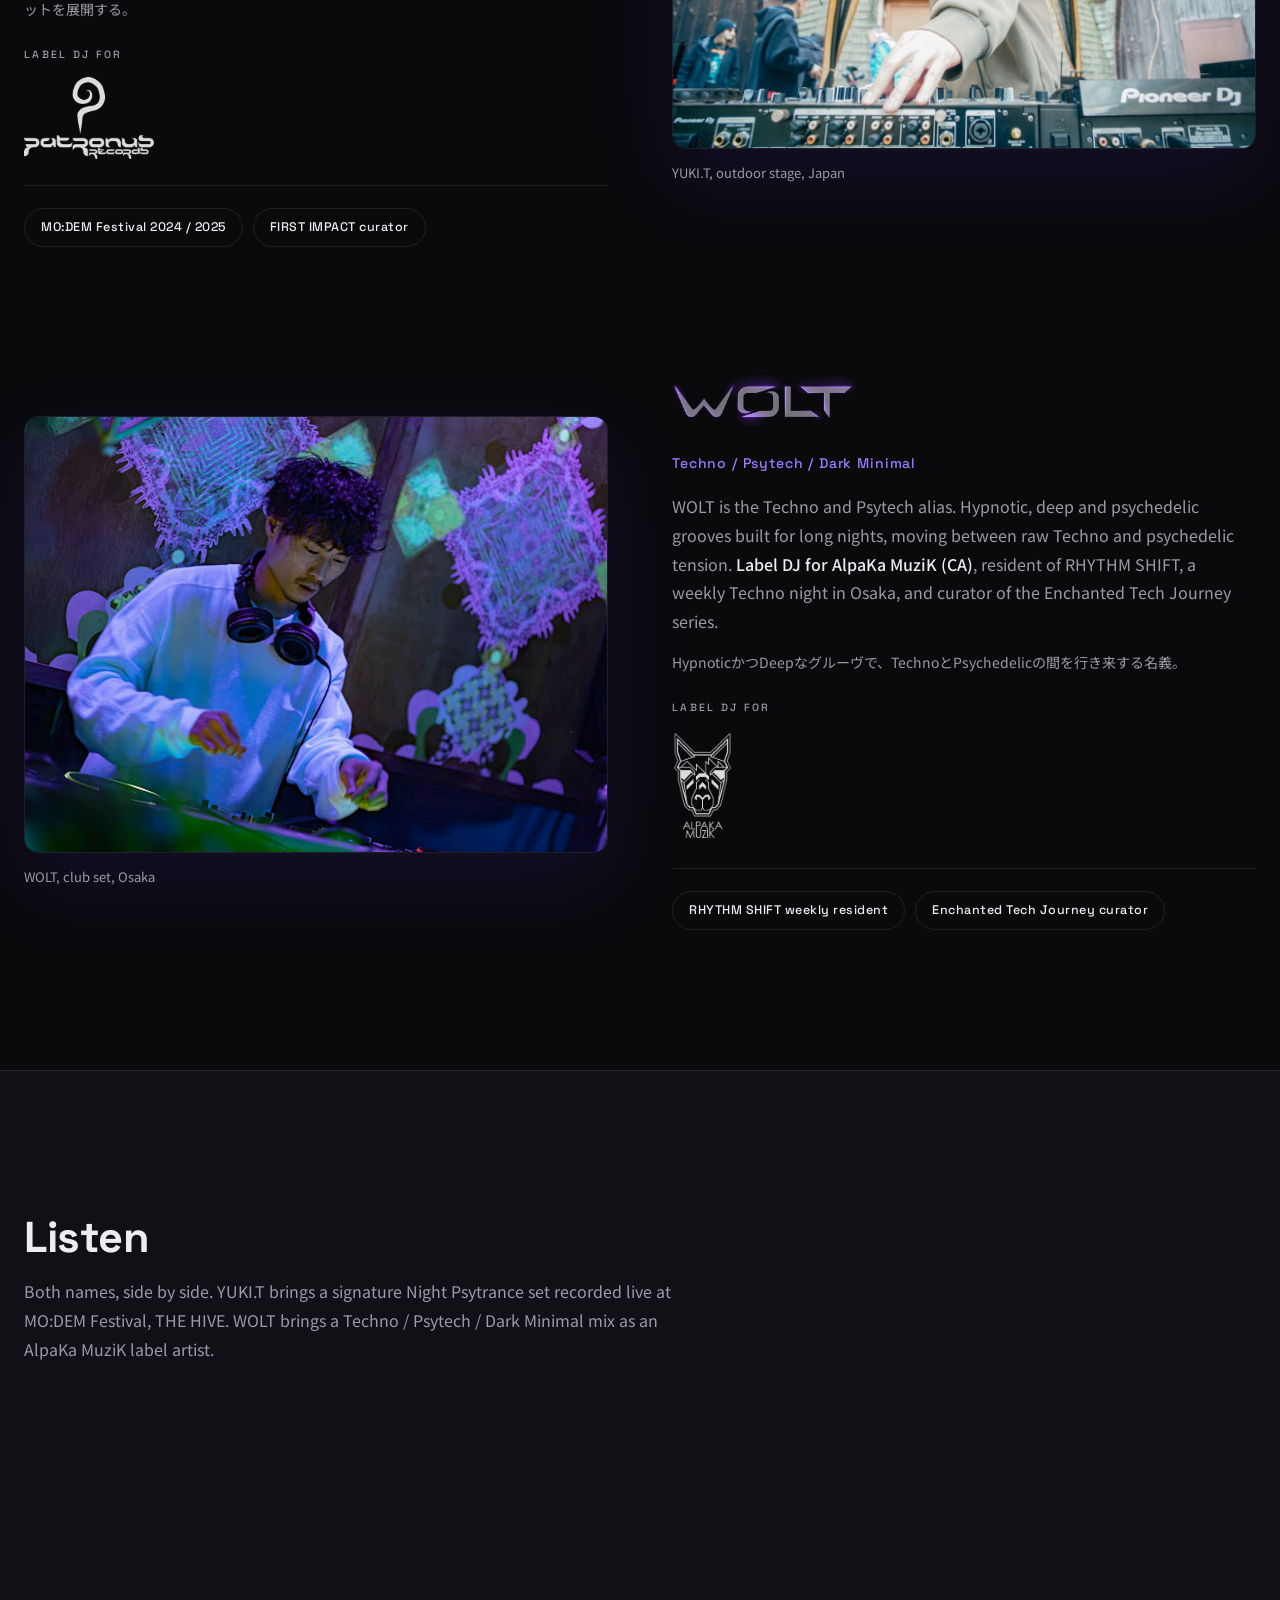
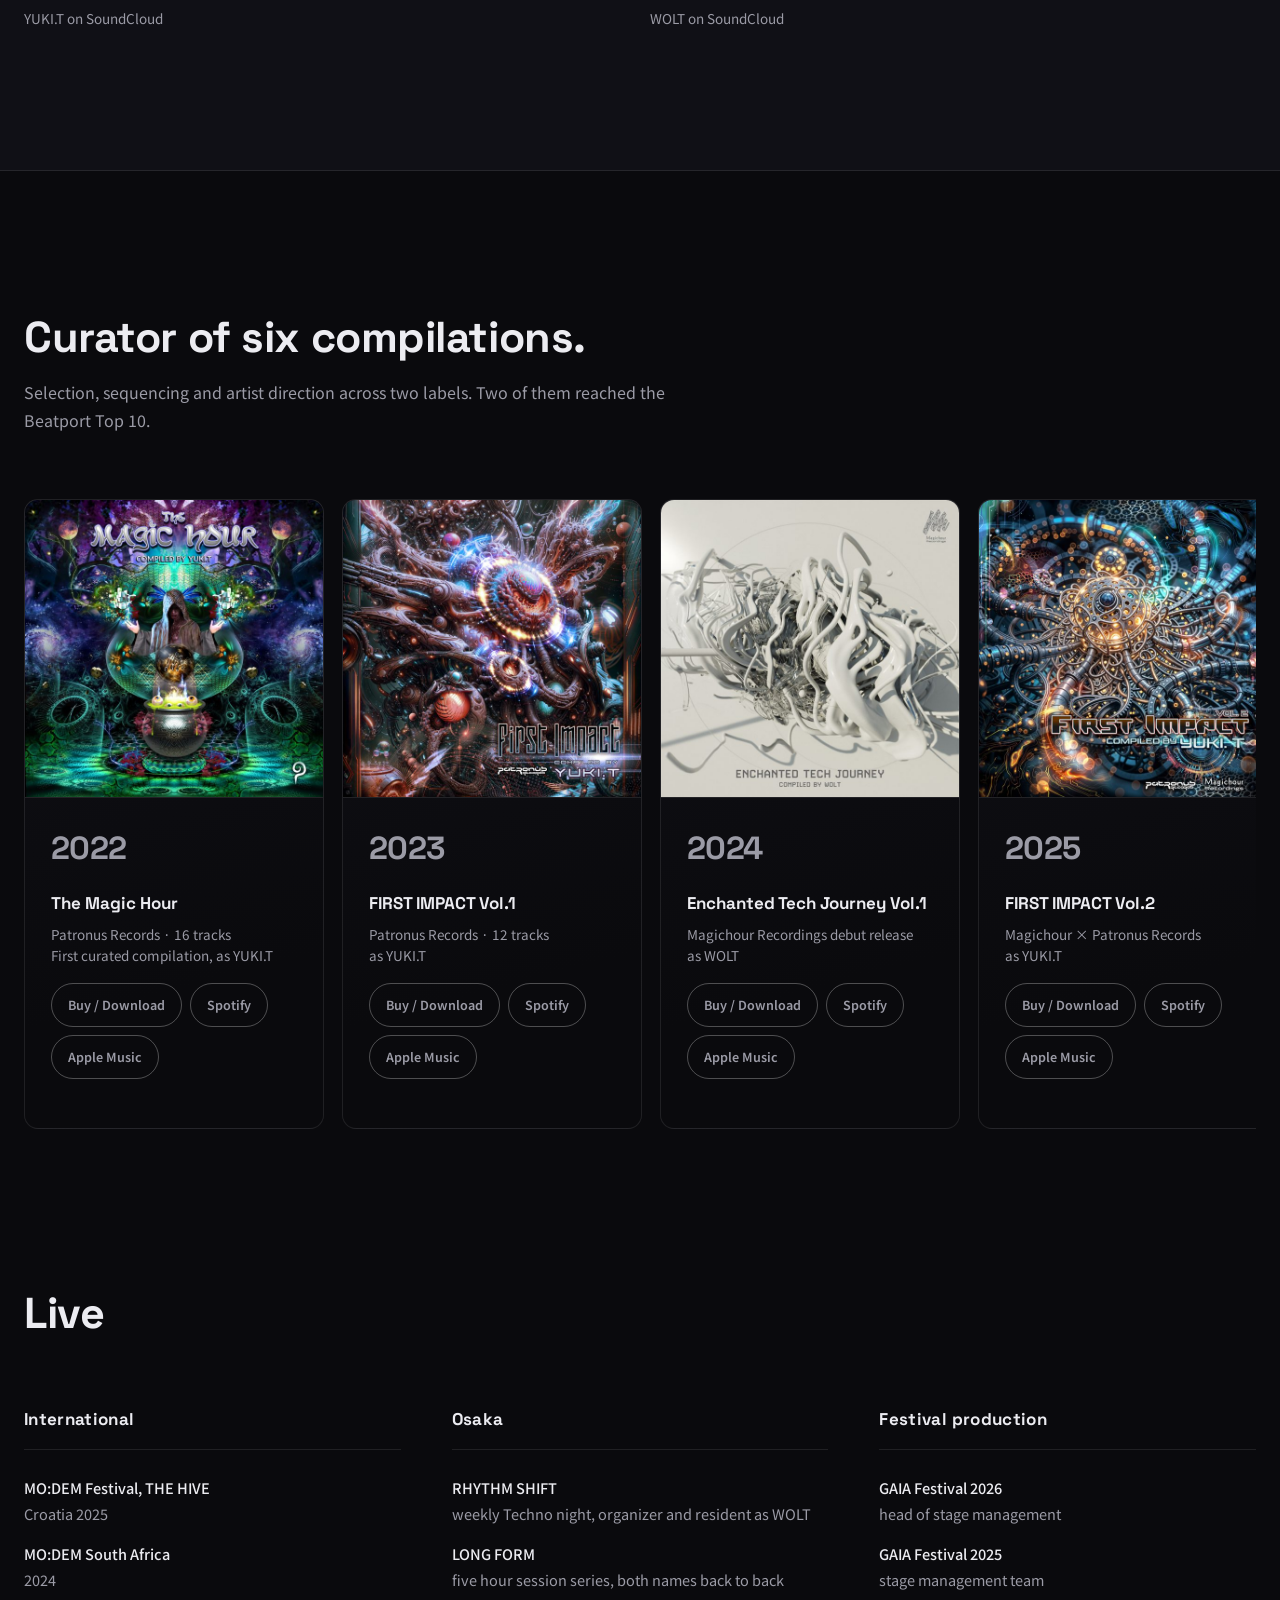
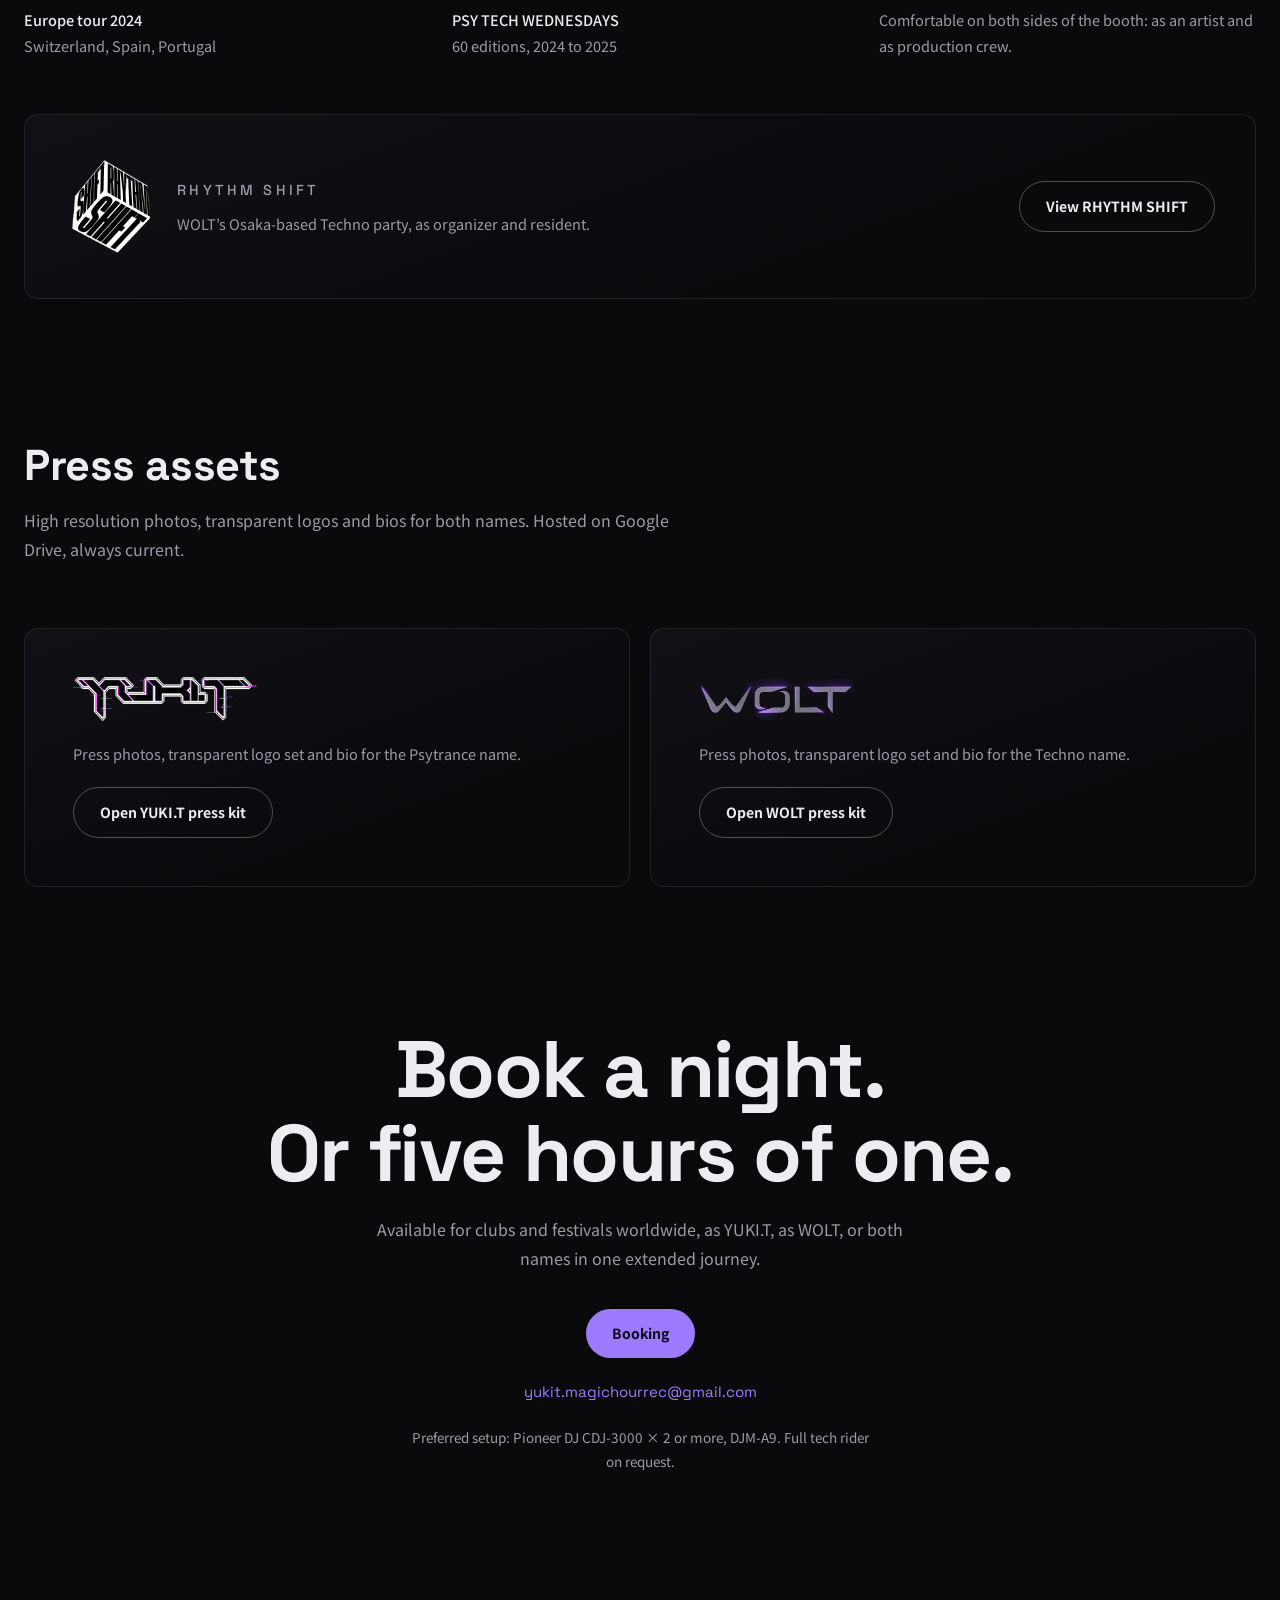
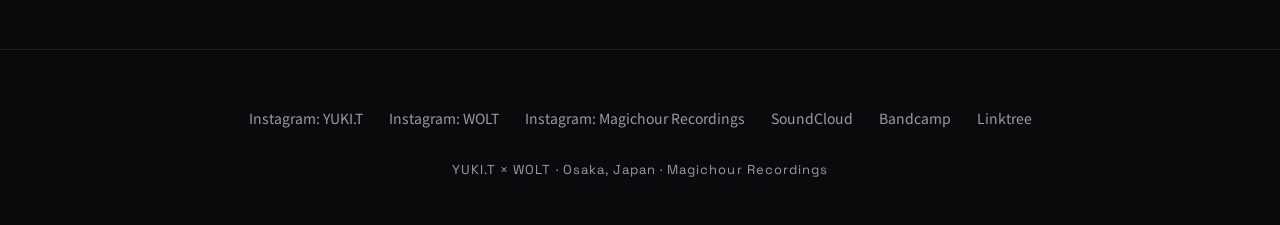
==== commit c66c0f89: "feat(epk): add compilation links and RHYTHM SHIFT module" ====
--- a/index.html
+++ b/index.html
@@ -308,6 +308,16 @@
   .rail-card.is-hit .rail-year { color: var(--accent); }
   .rail-title { margin-top: 14px; font-family: var(--font-display); font-weight: 700; font-size: 17px; line-height: 1.4; }
   .rail-sub { margin-top: 8px; font-size: 13.5px; color: var(--text-dim); line-height: 1.6; }
+  .rail-links { margin-top: 16px; display: flex; flex-wrap: wrap; gap: 8px; }
+  .rail-links a {
+    display: inline-flex; align-items: center; justify-content: center;
+    min-height: 44px; padding: 0 16px;
+    border: 1px solid rgba(255, 255, 255, .28); border-radius: 999px;
+    font-family: var(--font-body); font-weight: 600; font-size: 12.5px;
+    color: var(--text-dim); white-space: nowrap;
+    transition: border-color .25s, color .25s;
+  }
+  .rail-links a:hover { border-color: var(--accent); color: var(--accent); }
 
   /* ---- live ---- */
   .live-grid {
@@ -324,6 +334,27 @@
   .live-col ul { list-style: none; }
   .live-col li { padding: 7px 0; color: var(--text-dim); font-size: 14.5px; }
   .live-col li strong { color: var(--text); font-weight: 500; }
+
+  /* ---- rhythm shift callout ---- */
+  .shift-callout {
+    margin-top: clamp(32px, 4.5vw, 48px);
+    padding: clamp(26px, 3vw, 34px) clamp(28px, 3.5vw, 40px);
+    border: 1px solid var(--line);
+    border-radius: var(--radius);
+    background: linear-gradient(160deg, var(--bg-raised), var(--bg) 70%);
+    display: flex; flex-wrap: wrap; align-items: center; justify-content: space-between; gap: 20px;
+  }
+  .shift-callout-main { display: flex; align-items: center; gap: 20px; flex: 1 1 auto; min-width: 0; }
+  .shift-callout-logo { height: clamp(72px, 9vw, 140px); width: auto; max-width: 100%; object-fit: contain; flex-shrink: 0; display: block; }
+  .shift-callout-eyebrow {
+    font-family: var(--font-display); font-size: 10.5px; font-weight: 500;
+    letter-spacing: .22em; text-transform: uppercase;
+    color: var(--accent);
+    margin-bottom: 8px;
+  }
+  .shift-callout-text { max-width: 46em; }
+  .shift-callout-text p { color: var(--text-dim); font-size: 14.5px; }
+  .shift-callout .btn { min-height: 44px; flex-shrink: 0; }
 
   /* ---- press assets ---- */
   .kit-grid {
@@ -402,6 +433,9 @@
     .live-grid { grid-template-columns: 1fr; }
     .kit-grid { grid-template-columns: 1fr; }
     .rail-card { flex-basis: 260px; }
+    .shift-callout { flex-direction: column; align-items: flex-start; }
+    .shift-callout-main { flex-direction: column; align-items: flex-start; }
+    .shift-callout-logo { height: clamp(64px, 22vw, 96px); }
   }
 
   /* =========== REDUCED MOTION =========== */
@@ -552,6 +586,11 @@
           <p class="rail-year">2022</p>
           <p class="rail-title">The Magic Hour</p>
           <p class="rail-sub">Patronus Records · 16 tracks<br>First curated compilation, as YUKI.T</p>
+          <div class="rail-links">
+            <a href="https://patronusrecords.bandcamp.com/album/the-magic-hour" target="_blank" rel="noopener noreferrer">Buy / Download</a>
+            <a href="https://open.spotify.com/album/6g0xEy5mJAwf7e7TvhOk9n" target="_blank" rel="noopener noreferrer">Spotify</a>
+            <a href="https://music.apple.com/jp/album/the-magic-hour-compiled-by-by-dj-yuki-t/1735765924" target="_blank" rel="noopener noreferrer">Apple Music</a>
+          </div>
         </div>
       </div>
       <div class="rail-card">
@@ -560,6 +599,11 @@
           <p class="rail-year">2023</p>
           <p class="rail-title">FIRST IMPACT Vol.1</p>
           <p class="rail-sub">Patronus Records · 12 tracks<br>as YUKI.T</p>
+          <div class="rail-links">
+            <a href="https://patronusrecords.bandcamp.com/album/first-impact" target="_blank" rel="noopener noreferrer">Buy / Download</a>
+            <a href="https://open.spotify.com/album/5bjxs8K05ZwikxhlXPN5so" target="_blank" rel="noopener noreferrer">Spotify</a>
+            <a href="https://music.apple.com/us/album/first-impact-compiled-by-yuki-t/1708035884" target="_blank" rel="noopener noreferrer">Apple Music</a>
+          </div>
         </div>
       </div>
       <div class="rail-card">
@@ -568,6 +612,11 @@
           <p class="rail-year">2024</p>
           <p class="rail-title">Enchanted Tech Journey Vol.1</p>
           <p class="rail-sub">Magichour Recordings debut release<br>as WOLT</p>
+          <div class="rail-links">
+            <a href="https://magichourrecordings1.bandcamp.com/album/enchanted-tech-journey" target="_blank" rel="noopener noreferrer">Buy / Download</a>
+            <a href="https://open.spotify.com/album/3iDE2It9Pi19BOgnTLL5mP" target="_blank" rel="noopener noreferrer">Spotify</a>
+            <a href="https://music.apple.com/jp/album/enchanted-tech-journey/1797713641" target="_blank" rel="noopener noreferrer">Apple Music</a>
+          </div>
         </div>
       </div>
       <div class="rail-card">
@@ -576,6 +625,11 @@
           <p class="rail-year">2025</p>
           <p class="rail-title">FIRST IMPACT Vol.2</p>
           <p class="rail-sub">Magichour × Patronus Records<br>as YUKI.T</p>
+          <div class="rail-links">
+            <a href="https://patronusrecords.bandcamp.com/album/first-impact-vol-2" target="_blank" rel="noopener noreferrer">Buy / Download</a>
+            <a href="https://open.spotify.com/album/2CbRNnBgHqfaC2L29tHZ9M" target="_blank" rel="noopener noreferrer">Spotify</a>
+            <a href="https://music.apple.com/jp/album/first-impact-vol-2/1799034191" target="_blank" rel="noopener noreferrer">Apple Music</a>
+          </div>
         </div>
       </div>
       <div class="rail-card is-hit">
@@ -584,6 +638,11 @@
           <p class="rail-year">2025</p>
           <p class="rail-title">FIRST IMPACT vol.3</p>
           <p class="rail-sub">Magichour Recordings<br>Beatport Psytrance Top 100, peak #3</p>
+          <div class="rail-links">
+            <a href="https://magichourrecordings1.bandcamp.com/album/first-impact-vol-3" target="_blank" rel="noopener noreferrer">Buy / Download</a>
+            <a href="https://open.spotify.com/album/3z4AztadleroRqwLKBIJ5d" target="_blank" rel="noopener noreferrer">Spotify</a>
+            <a href="https://music.apple.com/jp/album/first-impact-vol-3/1849636779" target="_blank" rel="noopener noreferrer">Apple Music</a>
+          </div>
         </div>
       </div>
       <div class="rail-card is-hit">
@@ -592,6 +651,11 @@
           <p class="rail-year">2026</p>
           <p class="rail-title">Enchanted Tech Journey Vol.2</p>
           <p class="rail-sub">Magichour Recordings<br>Beatport Techno (R/D/H) Top 100, peak #6</p>
+          <div class="rail-links">
+            <a href="https://magichourrecordings1.bandcamp.com/album/enchanted-tech-journey-vol-2" target="_blank" rel="noopener noreferrer">Buy / Download</a>
+            <a href="https://open.spotify.com/album/2QGjyKwOTkfdWiDv20rzzc" target="_blank" rel="noopener noreferrer">Spotify</a>
+            <a href="https://music.apple.com/jp/album/enchanted-tech-journey-vol-2/1880683133" target="_blank" rel="noopener noreferrer">Apple Music</a>
+          </div>
         </div>
       </div>
     </div>
@@ -629,6 +693,16 @@
           <li>Comfortable on both sides of the booth: as an artist and as production crew.</li>
         </ul>
       </div>
+    </div>
+    <div class="shift-callout reveal">
+      <div class="shift-callout-main">
+        <img class="shift-callout-logo" src="assets/rhythm-shift-logo.png" alt="" width="35" height="44" loading="lazy">
+        <div class="shift-callout-text">
+          <p class="shift-callout-eyebrow">RHYTHM SHIFT</p>
+          <p>WOLT&rsquo;s Osaka-based Techno party, as organizer and resident.</p>
+        </div>
+      </div>
+      <a class="btn btn-ghost" href="https://rhythm-shift-osaka.pages.dev/" target="_blank" rel="noopener noreferrer">View RHYTHM SHIFT</a>
     </div>
   </div>
 </section>
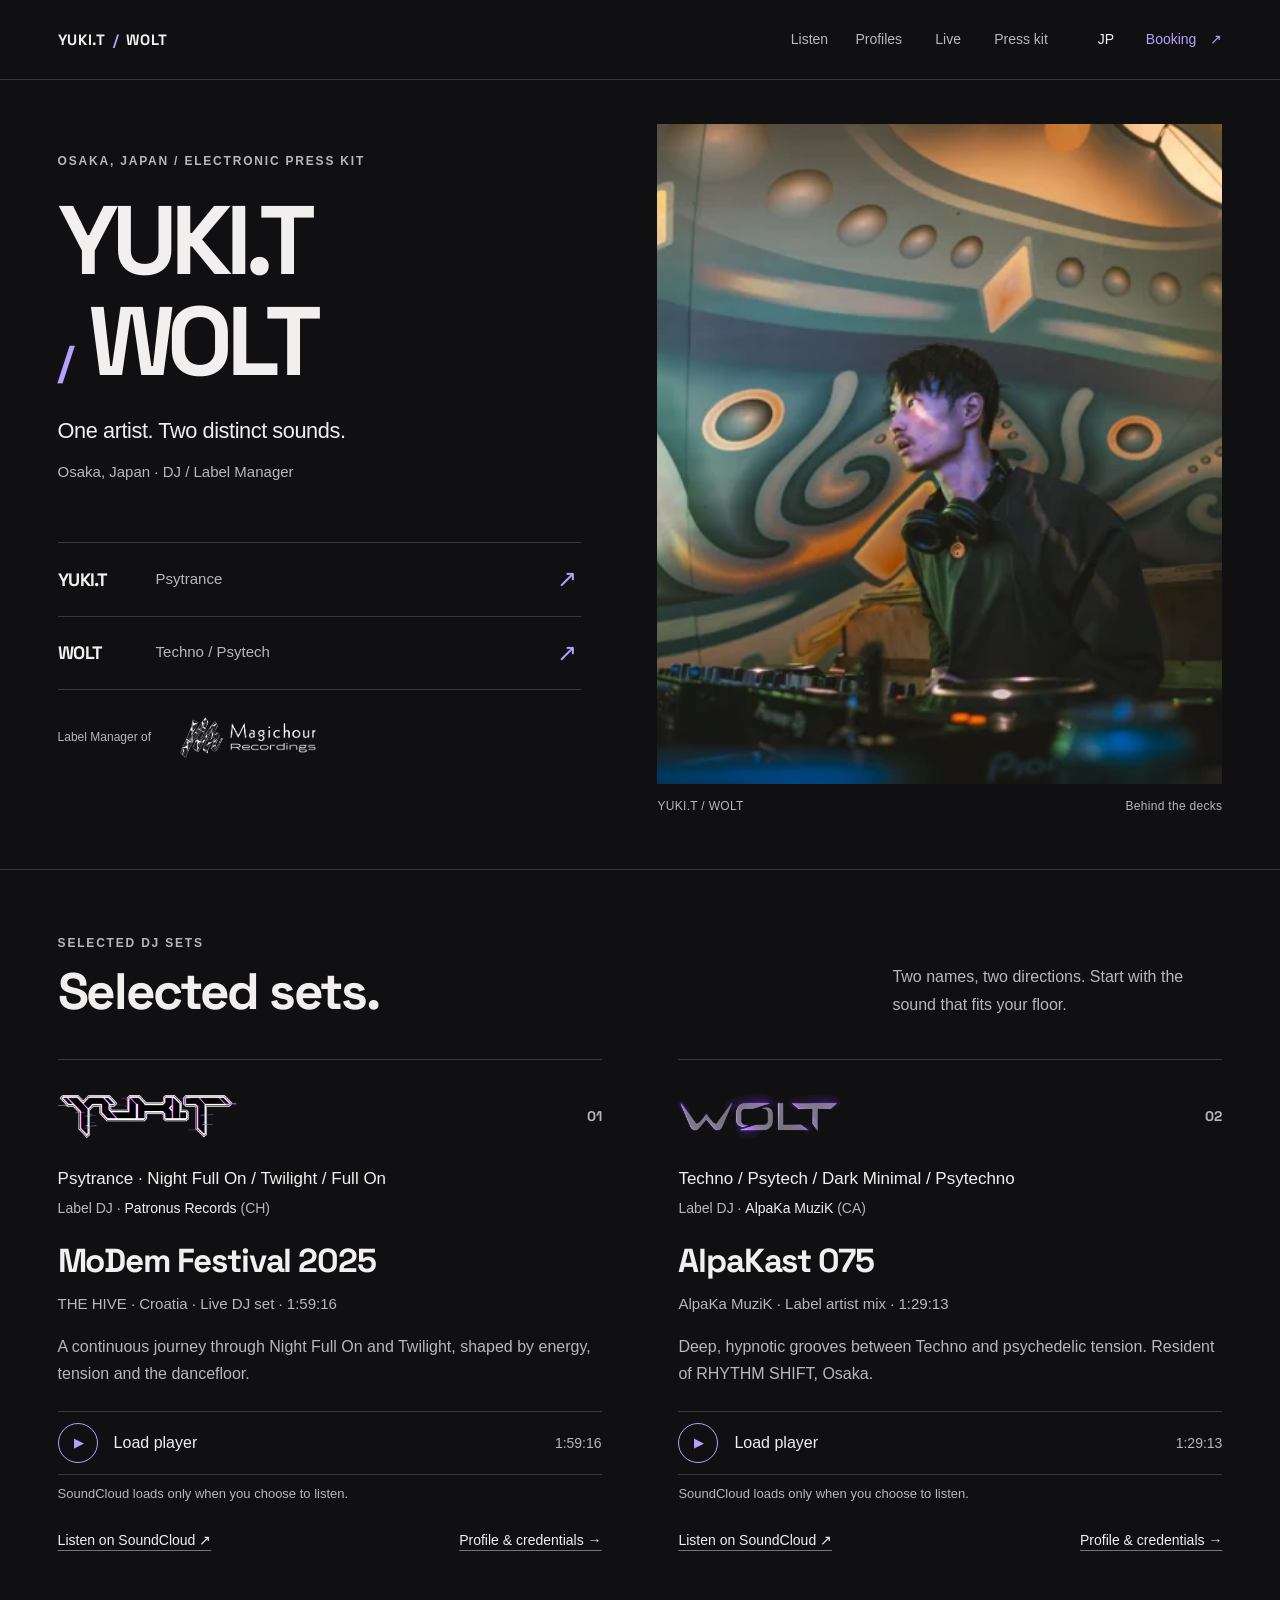
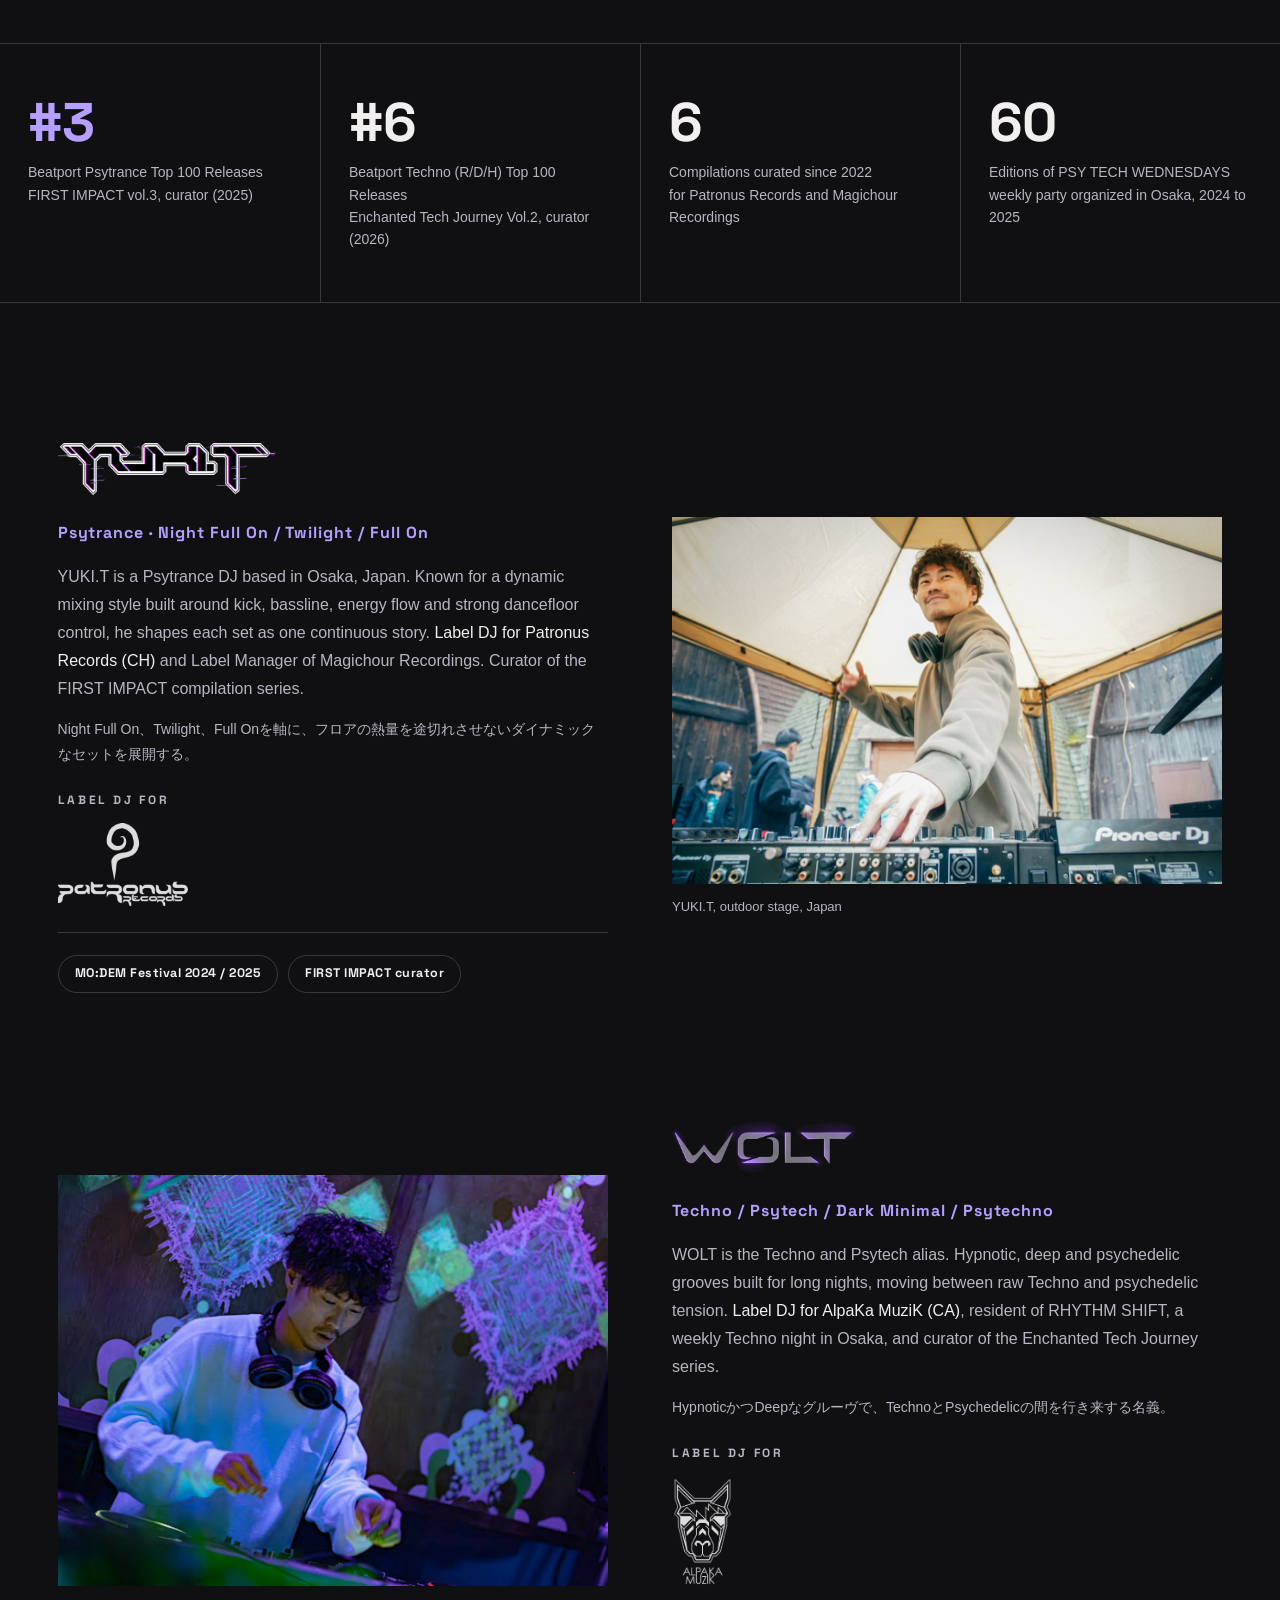
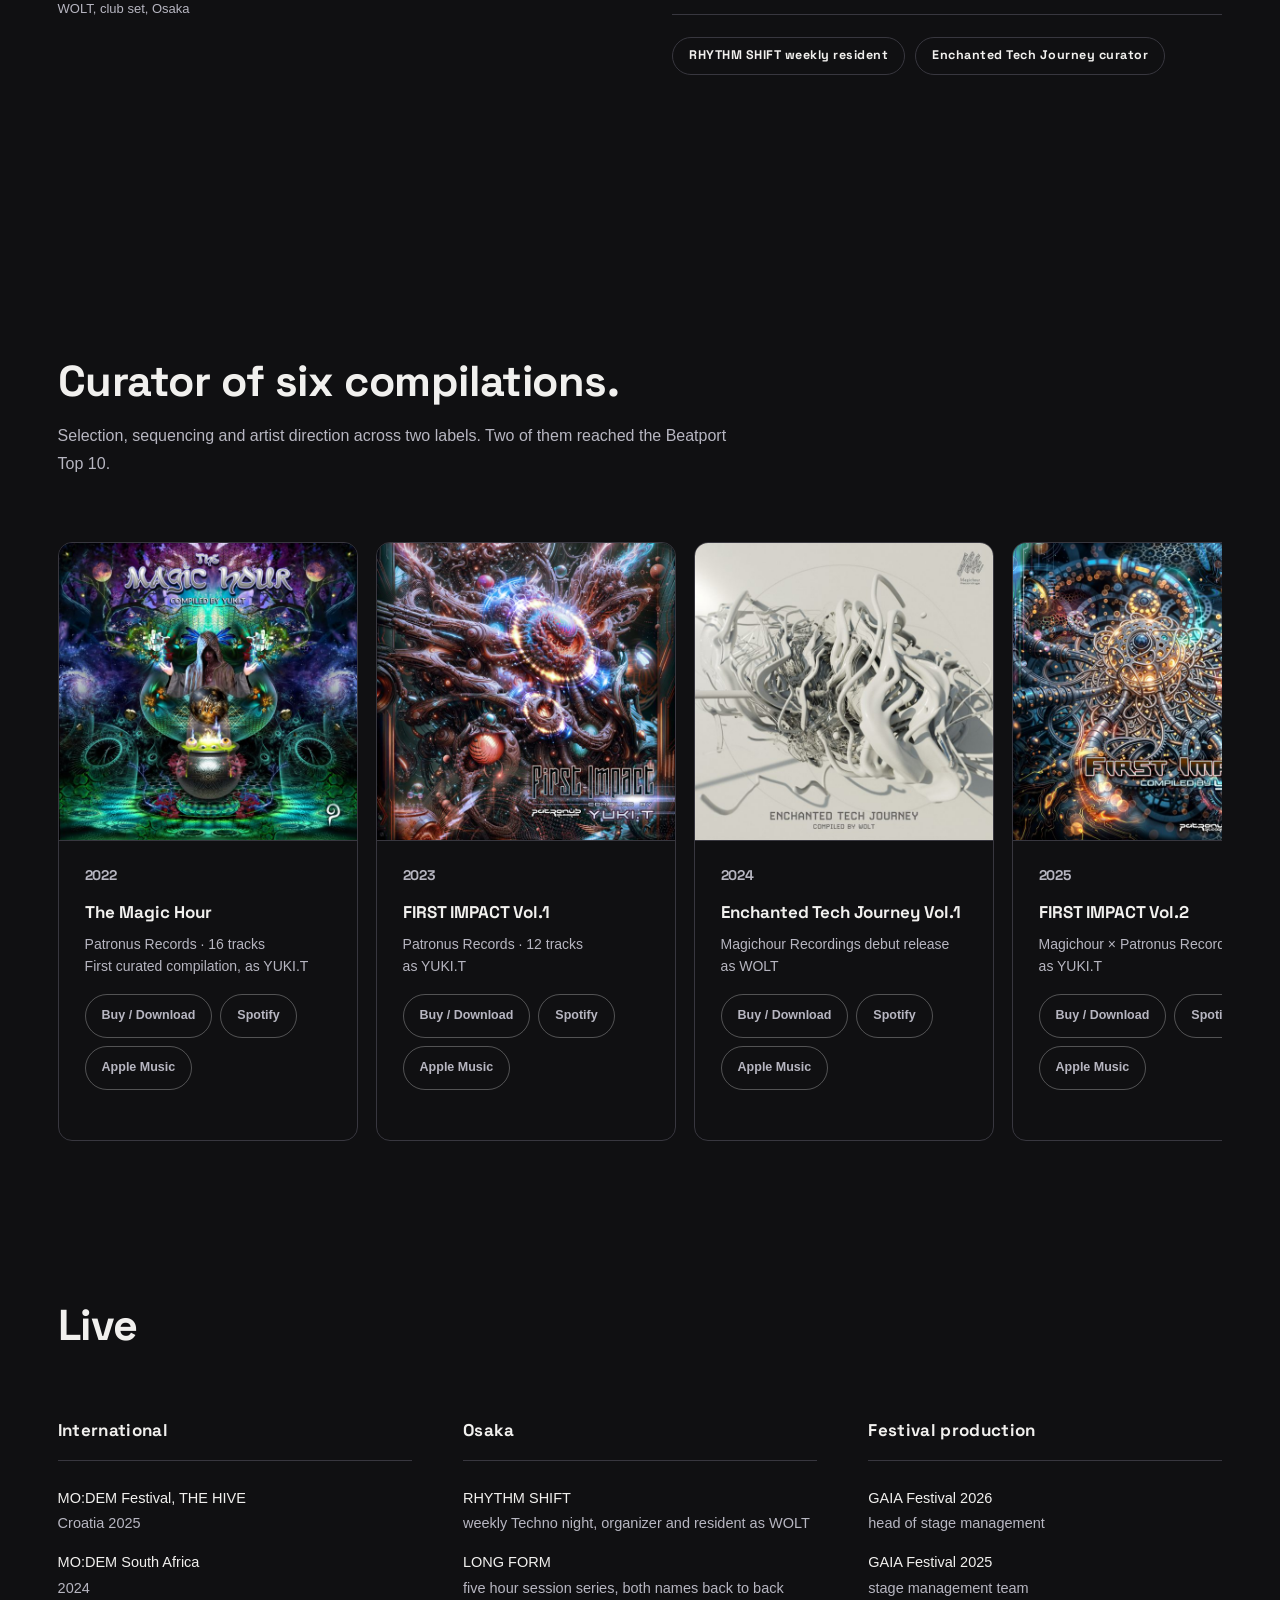
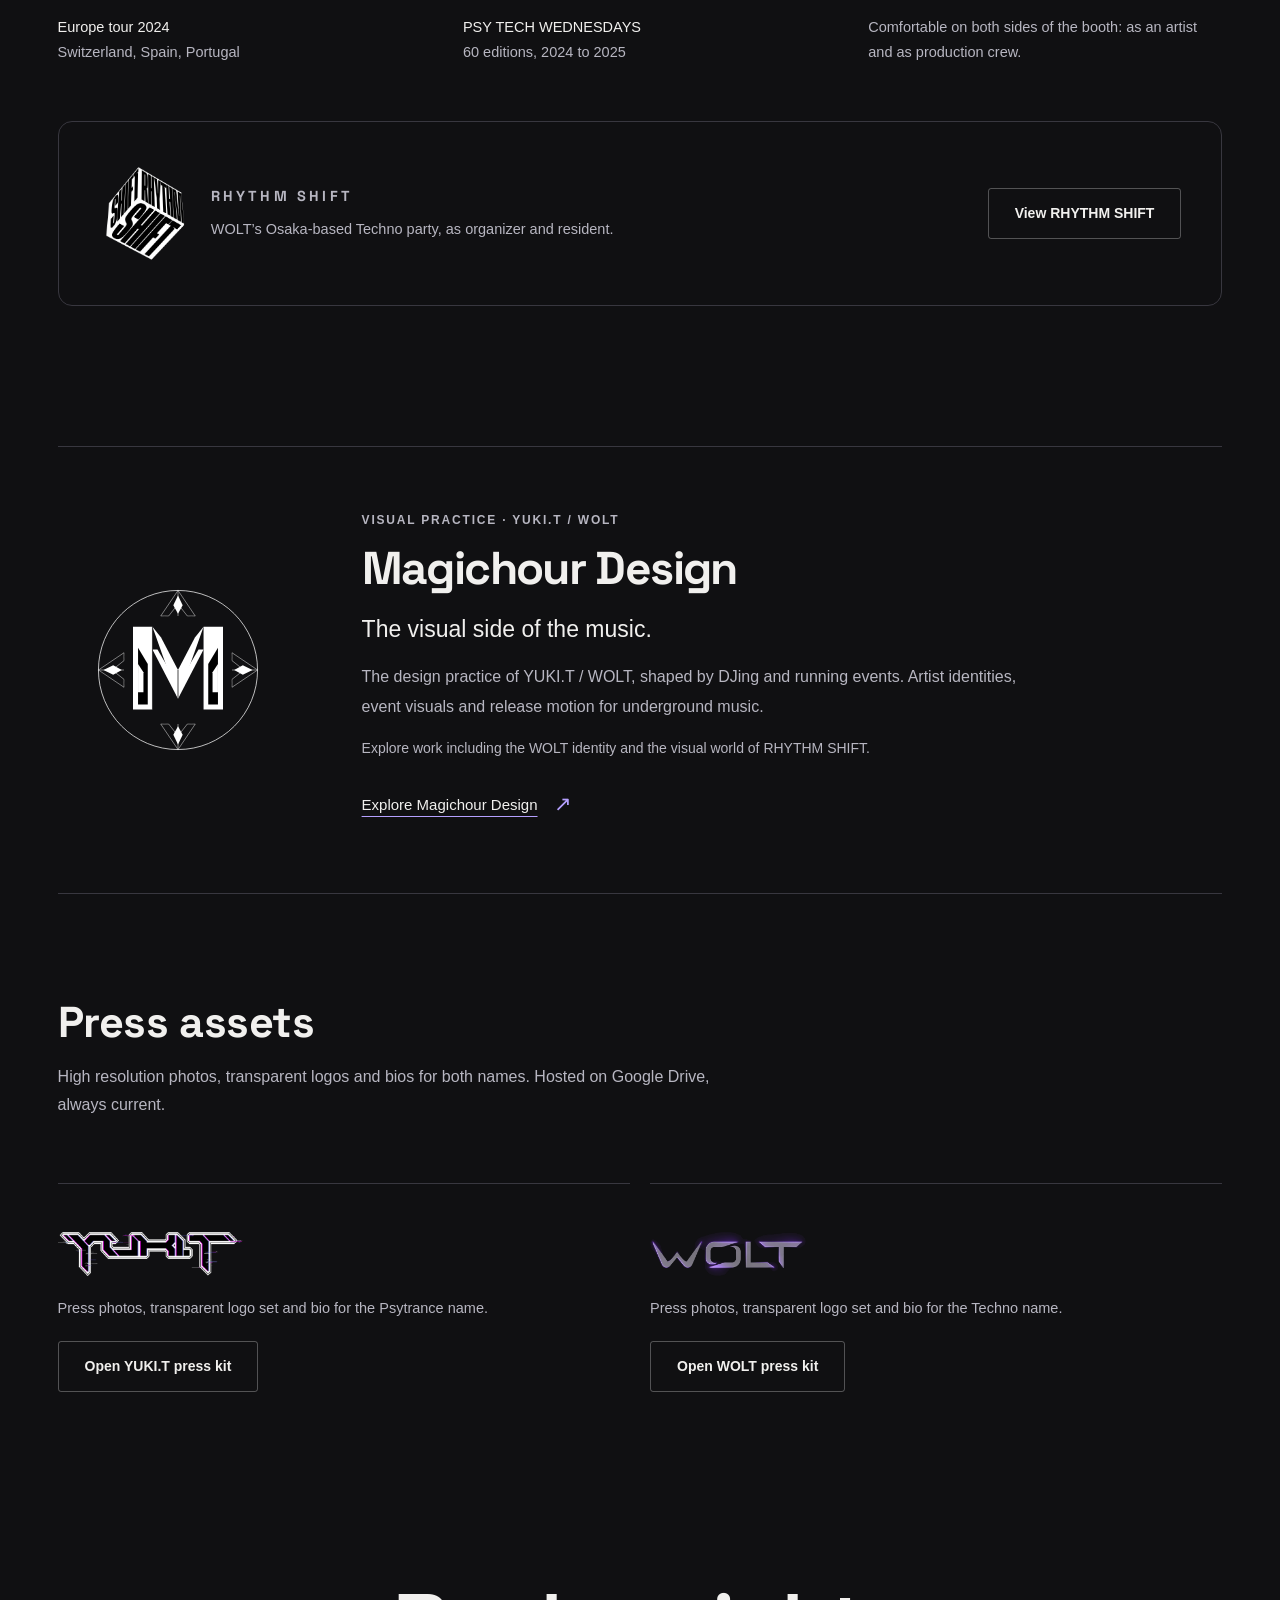
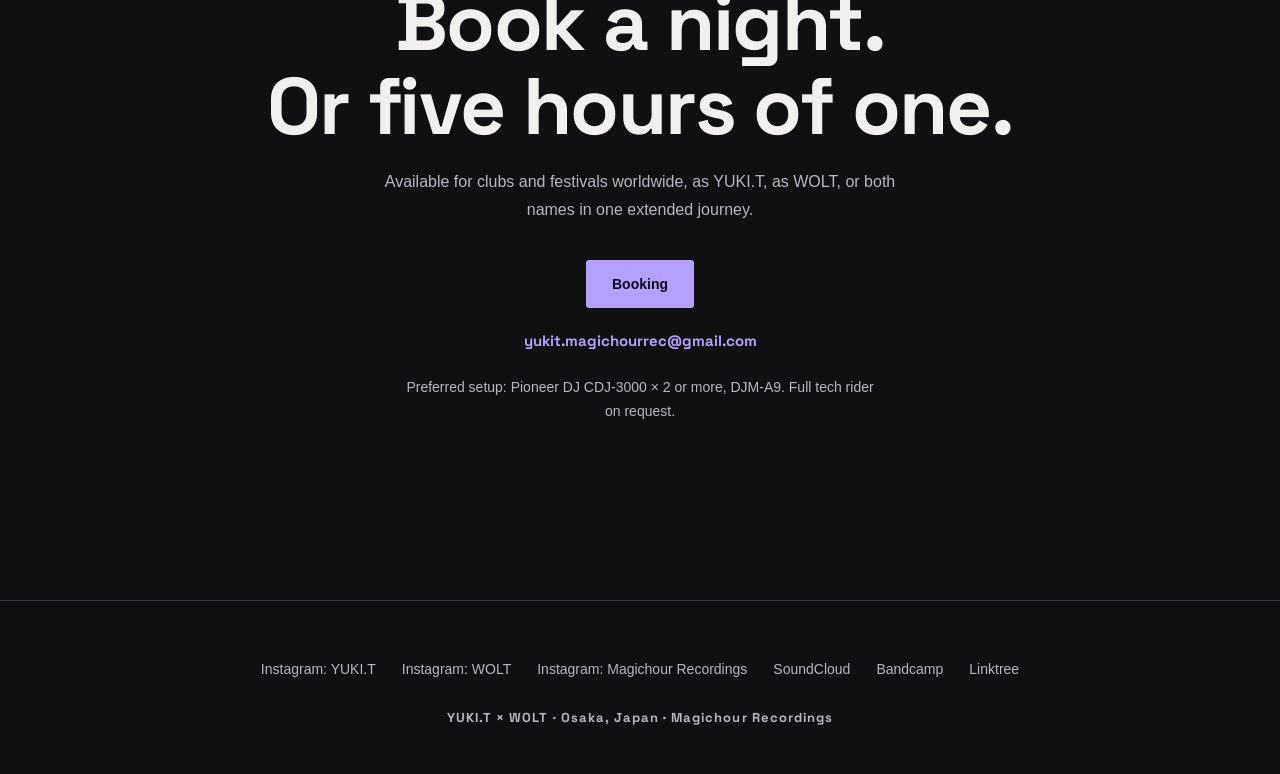
==== commit f17ee533: "Elevate YUKI.T and WOLT press kit" ====
--- a/index.html
+++ b/index.html
@@ -18,9 +18,6 @@
 <meta property="og:locale" content="en_US">
 <meta property="og:locale:alternate" content="ja_JP">
 <meta name="twitter:card" content="summary_large_image">
-<link rel="preconnect" href="https://fonts.googleapis.com">
-<link rel="preconnect" href="https://fonts.gstatic.com" crossorigin>
-<link href="https://fonts.googleapis.com/css2?family=Space+Grotesk:wght@400;500;700&amp;family=Noto+Sans+JP:wght@400;500;700&amp;display=swap" rel="stylesheet">
 <style>
   :root {
     --bg: #0a0a0d;
@@ -445,43 +442,55 @@
     .reveal { opacity: 1; transform: none; transition: none; }
   }
 </style>
+<link rel="stylesheet" href="prototype.css">
+<meta name="robots" content="noindex, nofollow">
 </head>
 <body>
 
 <a class="skip-link" href="#main-content">Skip to content</a>
-<div class="grain" aria-hidden="true"></div>
-
-<nav aria-label="Primary navigation">
-  <div class="nav-brand">YUKI.T × WOLT</div>
-  <div class="nav-links">
-    <a href="#yukit">YUKI.T</a>
-    <a href="#wolt">WOLT</a>
-    <a href="#music">Music</a>
-    <a href="#live">Live</a>
-    <a href="#presskit">Press Kit</a>
-    <a class="btn lang-switch" href="index-ja.html" lang="ja" hreflang="ja" aria-label="日本語版を開く" title="日本語版">JP</a>
-    <a class="btn btn-primary" href="mailto:yukit.magichourrec@gmail.com?subject=Booking%20inquiry%20YUKI.T%20%2F%20WOLT">Booking</a>
-  </div>
-</nav>
+
+
+<nav class="epk-nav" aria-label="Primary navigation">
+      <a class="epk-brand" href="#top">YUKI.T <span aria-hidden="true">/</span> WOLT</a>
+      <div class="epk-links"><a href="#music">Listen</a><a href="#yukit">Profiles</a><a href="#live">Live</a><a href="#presskit">Press kit</a></div>
+      <div class="epk-actions"><a class="epk-language" href="index-ja.html" hreflang="ja" aria-label="日本語版を開く">JP</a><a class="epk-book" href="#booking">Booking <span aria-hidden="true">↗</span></a></div>
+    </nav>
 
 <main id="main-content">
 <!-- =========== HERO =========== -->
-<header class="hero">
-  <div class="hero-bg" aria-hidden="true"></div>
-  <div class="hero-inner">
-    <p class="hero-meta">Osaka, Japan · Psytrance / Techno DJ</p>
-    <h1>YUKI.T<br>× WOLT</h1>
-    <p class="hero-sub">One artist, two names. <strong>Beatport Top 10 curator on both.</strong> Label Manager of Magichour Recordings.<br>大阪拠点のDJ・レーベルマネージャー。</p>
-    <div class="hero-ctas">
-      <a class="btn btn-primary" href="mailto:yukit.magichourrec@gmail.com?subject=Booking%20inquiry%20YUKI.T%20%2F%20WOLT">Booking</a>
-      <a class="btn btn-ghost" href="#music">Listen</a>
-    </div>
-    <div class="hero-affiliation" role="group" aria-label="Label Manager of Magichour Recordings">
-      <p class="affiliation-heading" aria-hidden="true">Label Manager of</p>
-      <img src="assets/logo-magichour-horizontal.png" alt="Magichour Recordings" width="3000" height="888">
-    </div>
-  </div>
-</header>
+<header class="editorial-hero" id="top">
+      <div class="hero-copy"><p class="eyebrow">Osaka, Japan / Electronic press kit</p>
+      <h1><span>YUKI.T</span><span class="second-name"><i aria-hidden="true">/</i> WOLT</span></h1>
+      <p class="hero-intro">One artist. Two distinct sounds.</p><p class="hero-location">Osaka, Japan · DJ / Label Manager</p></div>
+      <figure class="hero-image"><picture><source media="(min-width:768px)" srcset="assets/hero-portrait-640.webp 640w, assets/hero-portrait-960.webp 960w" sizes="45vw"><img src="assets/hero-1100.webp" srcset="assets/hero-640.webp 640w, assets/hero-1100.webp 1100w" sizes="(max-width:767px) 100vw, 50vw" alt="YUKI.T / WOLT behind the decks" fetchpriority="high" width="1100" height="733"></picture><figcaption><span>YUKI.T / WOLT</span><span>Behind the decks</span></figcaption></figure>
+      <div class="hero-routes"><a class="alias-route" href="#set-yukit" aria-label="YUKI.T · Listen"><strong>YUKI.T</strong><span>Psytrance</span><b aria-hidden="true">↗</b></a>
+      <a class="alias-route" href="#set-wolt" aria-label="WOLT · Listen"><strong>WOLT</strong><span>Techno / Psytech</span><b aria-hidden="true">↗</b></a>
+      <div class="hero-credit"><p>Label Manager of</p><img src="assets/logo-magichour-lossless.webp" alt="Magichour Recordings" width="3000" height="888"></div></div>
+    </header>
+<section class="featured-sets" id="music" aria-labelledby="sets-title"><div class="wrap">
+      <div class="sets-heading"><div><p class="eyebrow">Selected DJ sets</p><h2 id="sets-title">Selected sets.</h2></div><p>Two names, two directions. Start with the sound that fits your floor.</p></div>
+      <div class="set-grid"><article class="set-card" id="set-yukit" aria-label="YUKI.T">
+      <div class="set-identity"><img class="set-logo" src="assets/logo-yukit.png" alt="YUKI.T" loading="lazy" width="560" height="133"><span class="set-number" aria-hidden="true">01</span></div>
+      <p class="set-genre">Psytrance · Night Full On / Twilight / Full On</p>
+      <p class="set-label">Label DJ · <strong>Patronus Records</strong> (CH)</p>
+      <h3>MoDem Festival 2025</h3><p class="set-context">THE HIVE · Croatia · Live DJ set · <span class="duration">1:59:16</span></p>
+      <p class="set-description">A continuous journey through Night Full On and Twilight, shaped by energy, tension and the dancefloor.</p>
+      <div class="set-actions"><button class="player-load" type="button" hidden aria-controls="player-yukit" aria-expanded="false" data-player="https://w.soundcloud.com/player/?url=https%3A%2F%2Fsoundcloud.com%2Fmo_dem%2Fyuki-t-the-hive-modem-festival%3Fin%3Dyuki_t%2Fsets%2Fmix_playlist&amp;color=%239d7bff&amp;auto_play=false&amp;hide_related=true&amp;show_comments=false&amp;show_teaser=false" data-title="YUKI.T — MoDem Festival 2025" data-loading="Opening SoundCloud…" data-loaded="Close player" data-fallback="Player unavailable? Use the direct SoundCloud link below." data-ready="Press play in the player. If it does not work, open SoundCloud below.">
+        <span class="play-symbol" aria-hidden="true">▶</span><span data-button-text>Load player</span><span class="duration">1:59:16</span>
+      </button><p class="player-note">SoundCloud loads only when you choose to listen.</p><div class="player-slot" id="player-yukit"></div><p class="player-status" role="status"></p>
+      <div class="set-links"><a href="https://soundcloud.com/mo_dem/yuki-t-the-hive-modem-festival" target="_blank" rel="noopener noreferrer" aria-label="YUKI.T — Listen on SoundCloud ↗">Listen on SoundCloud ↗</a><a href="#yukit">Profile & credentials →</a></div></div>
+    </article><article class="set-card" id="set-wolt" aria-label="WOLT">
+      <div class="set-identity"><img class="set-logo" src="assets/logo-wolt.png" alt="WOLT" loading="lazy" width="560" height="158"><span class="set-number" aria-hidden="true">02</span></div>
+      <p class="set-genre">Techno / Psytech / Dark Minimal / Psytechno</p>
+      <p class="set-label">Label DJ · <strong>AlpaKa MuziK</strong> (CA)</p>
+      <h3>AlpaKast 075</h3><p class="set-context">AlpaKa MuziK · Label artist mix · <span class="duration">1:29:13</span></p>
+      <p class="set-description">Deep, hypnotic grooves between Techno and psychedelic tension. Resident of RHYTHM SHIFT, Osaka.</p>
+      <div class="set-actions"><button class="player-load" type="button" hidden aria-controls="player-wolt" aria-expanded="false" data-player="https://w.soundcloud.com/player/?url=https%3A%2F%2Fsoundcloud.com%2Falpakamuzik%2Falpakast075-wolt-jp%3Fin%3Dwolt-magichour-recordings%2Fsets%2Fdj-set&amp;color=%239d7bff&amp;auto_play=false&amp;hide_related=true&amp;show_comments=false&amp;show_teaser=false" data-title="WOLT — AlpaKast 075" data-loading="Opening SoundCloud…" data-loaded="Close player" data-fallback="Player unavailable? Use the direct SoundCloud link below." data-ready="Press play in the player. If it does not work, open SoundCloud below.">
+        <span class="play-symbol" aria-hidden="true">▶</span><span data-button-text>Load player</span><span class="duration">1:29:13</span>
+      </button><p class="player-note">SoundCloud loads only when you choose to listen.</p><div class="player-slot" id="player-wolt"></div><p class="player-status" role="status"></p>
+      <div class="set-links"><a href="https://soundcloud.com/alpakamuzik/alpakast075-wolt-jp" target="_blank" rel="noopener noreferrer" aria-label="WOLT — Listen on SoundCloud ↗">Listen on SoundCloud ↗</a><a href="#wolt">Profile & credentials →</a></div></div>
+    </article></div>
+    </div></section>
 
 <!-- =========== STATS =========== -->
 <div class="stats" aria-label="Career highlights">
@@ -510,13 +519,13 @@
   <div class="wrap">
     <article class="persona">
       <div class="persona-copy reveal">
-        <img class="persona-logo" src="assets/logo-yukit.png" alt="YUKI.T logo">
+        <img class="persona-logo" src="assets/logo-yukit.png" alt="YUKI.T logo" width="560" height="133" loading="lazy">
         <p class="persona-genre">Psytrance · Night Full On / Twilight / Full On</p>
         <p class="persona-bio">YUKI.T is a Psytrance DJ based in Osaka, Japan. Known for a dynamic mixing style built around kick, bassline, energy flow and strong dancefloor control, he shapes each set as one continuous story. <strong>Label DJ for Patronus Records (CH)</strong> and Label Manager of Magichour Recordings. Curator of the FIRST IMPACT compilation series.</p>
         <p class="persona-bio-jp">Night Full On、Twilight、Full Onを軸に、フロアの熱量を途切れさせないダイナミックなセットを展開する。</p>
         <div class="label-affiliation is-patronus" role="group" aria-label="Label DJ for Patronus Records, Switzerland">
           <p class="affiliation-heading" aria-hidden="true">Label DJ for</p>
-          <img src="assets/logo-patronus-white.png" alt="Patronus Records" width="360" height="229" loading="lazy">
+          <img src="assets/logo-patronus-white.png" alt="Patronus Records" loading="lazy" width="360" height="229">
         </div>
         <div class="persona-facts">
           <span class="fact-pill">MO:DEM Festival 2024 / 2025</span>
@@ -524,24 +533,24 @@
         </div>
       </div>
       <figure class="persona-photo reveal" style="--i:1">
-        <img src="assets/photo-yukit.jpg" width="1200" height="800" alt="YUKI.T playing an outdoor festival stage" loading="lazy">
+        <img src="assets/photo-yukit.jpg" alt="YUKI.T playing an outdoor festival stage" loading="lazy" width="1200" height="800">
         <figcaption>YUKI.T, outdoor stage, Japan</figcaption>
       </figure>
     </article>
 
     <article class="persona is-flip" id="wolt">
       <figure class="persona-photo reveal">
-        <img src="assets/WOLT_Photo_web.webp" width="2280" height="1704" alt="WOLT behind the decks under ultraviolet light" loading="lazy">
+        <img src="assets/WOLT_Photo_web.webp" alt="WOLT behind the decks under ultraviolet light" loading="lazy" width="2280" height="1704">
         <figcaption>WOLT, club set, Osaka</figcaption>
       </figure>
       <div class="persona-copy reveal" style="--i:1">
-        <img class="persona-logo" src="assets/logo-wolt.png" alt="WOLT logo">
-        <p class="persona-genre">Techno / Psytech / Dark Minimal</p>
+        <img class="persona-logo" src="assets/logo-wolt.png" alt="WOLT logo" width="560" height="158" loading="lazy">
+        <p class="persona-genre">Techno / Psytech / Dark Minimal / Psytechno</p>
         <p class="persona-bio">WOLT is the Techno and Psytech alias. Hypnotic, deep and psychedelic grooves built for long nights, moving between raw Techno and psychedelic tension. <strong>Label DJ for AlpaKa MuziK (CA)</strong>, resident of RHYTHM SHIFT, a weekly Techno night in Osaka, and curator of the Enchanted Tech Journey series.</p>
         <p class="persona-bio-jp">HypnoticかつDeepなグルーヴで、TechnoとPsychedelicの間を行き来する名義。</p>
         <div class="label-affiliation is-alpaka" role="group" aria-label="Label DJ for AlpaKa MuziK, Canada">
           <p class="affiliation-heading" aria-hidden="true">Label DJ for</p>
-          <img src="assets/logo-alpaka-white-trimmed.png" alt="AlpaKa MuziK" width="567" height="1045" loading="lazy">
+          <img src="assets/logo-alpaka-white-trimmed.png" alt="AlpaKa MuziK" loading="lazy" width="567" height="1045">
         </div>
         <div class="persona-facts">
           <span class="fact-pill">RHYTHM SHIFT weekly resident</span>
@@ -549,26 +558,6 @@
         </div>
       </div>
     </article>
-  </div>
-</section>
-
-<!-- =========== MUSIC =========== -->
-<section class="listen" id="music">
-  <div class="wrap">
-    <div class="section-head reveal">
-      <h2>Listen</h2>
-      <p>Both names, side by side. YUKI.T brings a signature Night Psytrance set recorded live at MO:DEM Festival, THE HIVE. WOLT brings a Techno / Psytech / Dark Minimal mix as an AlpaKa MuziK label artist.</p>
-    </div>
-    <div class="listen-grid">
-      <div class="reveal" style="--i:1">
-        <iframe title="YUKI.T on SoundCloud" loading="lazy" allow="autoplay" src="https://w.soundcloud.com/player/?url=https%3A%2F%2Fsoundcloud.com%2Fmo_dem%2Fyuki-t-the-hive-modem-festival%3Fin%3Dyuki_t%2Fsets%2Fmix_playlist&amp;color=%239d7bff&amp;auto_play=false&amp;hide_related=true&amp;show_comments=false&amp;show_teaser=false"></iframe>
-        <p class="listen-caption">YUKI.T on SoundCloud</p>
-      </div>
-      <div class="reveal" style="--i:2">
-        <iframe title="WOLT on SoundCloud" loading="lazy" allow="autoplay" src="https://w.soundcloud.com/player/?url=https%3A%2F%2Fsoundcloud.com%2Falpakamuzik%2Falpakast075-wolt-jp%3Fin%3Dwolt-magichour-recordings%2Fsets%2Fdj-set&amp;color=%239d7bff&amp;auto_play=false&amp;hide_related=true&amp;show_comments=false&amp;show_teaser=false"></iframe>
-        <p class="listen-caption">WOLT on SoundCloud</p>
-      </div>
-    </div>
   </div>
 </section>
 
@@ -581,7 +570,7 @@
     </div>
     <div class="rail reveal">
       <div class="rail-card">
-        <img class="rail-cover" src="assets/cover-tmh.jpg" width="640" height="640" alt="The Magic Hour cover artwork" loading="lazy">
+        <img class="rail-cover" src="assets/cover-tmh.jpg" alt="The Magic Hour cover artwork" loading="lazy" width="640" height="640">
         <div class="rail-body">
           <p class="rail-year">2022</p>
           <p class="rail-title">The Magic Hour</p>
@@ -594,7 +583,7 @@
         </div>
       </div>
       <div class="rail-card">
-        <img class="rail-cover" src="assets/cover-fi1.jpg" width="640" height="640" alt="FIRST IMPACT Vol.1 cover artwork" loading="lazy">
+        <img class="rail-cover" src="assets/cover-fi1.jpg" alt="FIRST IMPACT Vol.1 cover artwork" loading="lazy" width="640" height="640">
         <div class="rail-body">
           <p class="rail-year">2023</p>
           <p class="rail-title">FIRST IMPACT Vol.1</p>
@@ -607,7 +596,7 @@
         </div>
       </div>
       <div class="rail-card">
-        <img class="rail-cover" src="assets/cover-etj1.jpg" width="640" height="640" alt="Enchanted Tech Journey Vol.1 cover artwork" loading="lazy">
+        <img class="rail-cover" src="assets/cover-etj1.jpg" alt="Enchanted Tech Journey Vol.1 cover artwork" loading="lazy" width="640" height="640">
         <div class="rail-body">
           <p class="rail-year">2024</p>
           <p class="rail-title">Enchanted Tech Journey Vol.1</p>
@@ -620,7 +609,7 @@
         </div>
       </div>
       <div class="rail-card">
-        <img class="rail-cover" src="assets/cover-fi2.jpg" width="640" height="640" alt="FIRST IMPACT Vol.2 cover artwork" loading="lazy">
+        <img class="rail-cover" src="assets/cover-fi2.jpg" alt="FIRST IMPACT Vol.2 cover artwork" loading="lazy" width="640" height="640">
         <div class="rail-body">
           <p class="rail-year">2025</p>
           <p class="rail-title">FIRST IMPACT Vol.2</p>
@@ -633,7 +622,7 @@
         </div>
       </div>
       <div class="rail-card is-hit">
-        <img class="rail-cover" src="assets/cover-fi3.jpg" width="640" height="640" alt="FIRST IMPACT vol.3 cover artwork" loading="lazy">
+        <img class="rail-cover" src="assets/cover-fi3.jpg" alt="FIRST IMPACT vol.3 cover artwork" loading="lazy" width="640" height="640">
         <div class="rail-body">
           <p class="rail-year">2025</p>
           <p class="rail-title">FIRST IMPACT vol.3</p>
@@ -646,7 +635,7 @@
         </div>
       </div>
       <div class="rail-card is-hit">
-        <img class="rail-cover" src="assets/cover-etj2.jpg" width="640" height="640" alt="Enchanted Tech Journey Vol.2 cover artwork" loading="lazy">
+        <img class="rail-cover" src="assets/cover-etj2.jpg" alt="Enchanted Tech Journey Vol.2 cover artwork" loading="lazy" width="640" height="640">
         <div class="rail-body">
           <p class="rail-year">2026</p>
           <p class="rail-title">Enchanted Tech Journey Vol.2</p>
@@ -696,7 +685,7 @@
     </div>
     <div class="shift-callout reveal">
       <div class="shift-callout-main">
-        <img class="shift-callout-logo" src="assets/rhythm-shift-logo.png" alt="" width="35" height="44" loading="lazy">
+        <img class="shift-callout-logo" src="assets/rhythm-shift-logo.png" alt="" loading="lazy" width="1080" height="1350">
         <div class="shift-callout-text">
           <p class="shift-callout-eyebrow">RHYTHM SHIFT</p>
           <p>WOLT&rsquo;s Osaka-based Techno party, as organizer and resident.</p>
@@ -707,6 +696,18 @@
   </div>
 </section>
 
+<section class="design-practice" id="design" aria-labelledby="design-title"><div class="wrap">
+      <div class="design-practice-inner">
+        <a class="design-mark" href="https://magichour-design.takeda-y1112.workers.dev/" target="_blank" rel="noopener noreferrer" aria-label="Magichour Design — website (new tab)">
+          <img src="assets/logo-magichour-design.svg" alt="Magichour Design" width="1080" height="1080" loading="lazy">
+        </a>
+        <div class="design-copy"><p class="eyebrow">Visual practice · YUKI.T / WOLT</p>
+          <h2 id="design-title">Magichour Design</h2><p class="design-lead">The visual side of the music.</p>
+          <p class="design-description">The design practice of YUKI.T / WOLT, shaped by DJing and running events. Artist identities, event visuals and release motion for underground music.</p><p class="design-proof">Explore work including the WOLT identity and the visual world of RHYTHM SHIFT.</p>
+          <a class="design-visit" href="https://magichour-design.takeda-y1112.workers.dev/" target="_blank" rel="noopener noreferrer" aria-label="Explore Magichour Design — new tab"><span class="design-visit-label">Explore Magichour Design</span><span aria-hidden="true">↗</span></a>
+        </div>
+      </div>
+    </div></section>
 <!-- =========== PRESS KIT =========== -->
 <section id="presskit" style="padding-top: 0;">
   <div class="wrap">
@@ -716,12 +717,12 @@
     </div>
     <div class="kit-grid">
       <div class="kit-card reveal" style="--i:0">
-        <img src="assets/logo-yukit.png" alt="YUKI.T logo">
+        <img src="assets/logo-yukit.png" alt="YUKI.T logo" width="560" height="133" loading="lazy">
         <p>Press photos, transparent logo set and bio for the Psytrance name.</p>
         <a class="btn btn-ghost" href="https://drive.google.com/drive/folders/19dCMXq6Wt7kDbNYOg9AuS4HJr9VxEYZ3" target="_blank" rel="noopener noreferrer">Open YUKI.T press kit</a>
       </div>
       <div class="kit-card reveal" style="--i:1">
-        <img src="assets/logo-wolt.png" alt="WOLT logo">
+        <img src="assets/logo-wolt.png" alt="WOLT logo" width="560" height="158" loading="lazy">
         <p>Press photos, transparent logo set and bio for the Techno name.</p>
         <a class="btn btn-ghost" href="https://drive.google.com/drive/folders/1YA1HWwAey3cXBGT5UwU1rKdO1JU_mgo1" target="_blank" rel="noopener noreferrer">Open WOLT press kit</a>
       </div>
@@ -758,25 +759,7 @@
   </div>
 </footer>
 
-<script>
-  (function () {
-    var reduce = window.matchMedia("(prefers-reduced-motion: reduce)").matches;
-    var targets = document.querySelectorAll(".reveal");
-    if (reduce || !("IntersectionObserver" in window)) {
-      targets.forEach(function (el) { el.classList.add("in"); });
-      return;
-    }
-    var io = new IntersectionObserver(function (entries) {
-      entries.forEach(function (entry) {
-        if (entry.isIntersecting) {
-          entry.target.classList.add("in");
-          io.unobserve(entry.target);
-        }
-      });
-    }, { threshold: 0.2, rootMargin: "0px 0px -5% 0px" });
-    targets.forEach(function (el) { io.observe(el); });
-  })();
-</script>
+<script src="prototype.js" defer></script>
 
 </body>
 </html>
--- a/prototype.css
+++ b/prototype.css
@@ -0,0 +1,130 @@
+@font-face{font-family:'Space Grotesk';font-style:normal;font-weight:700;font-display:swap;src:url('assets/space-grotesk-700.ttf') format('truetype')}
+:root{--bg:#101012;--bg-raised:#101012;--text:#f1f0ee;--text-dim:#b7b6c1;--accent:#b5a0ff;--line:#38373f;--font-display:'Space Grotesk',Arial,sans-serif;--font-body:-apple-system,BlinkMacSystemFont,'Hiragino Kaku Gothic ProN','Yu Gothic',Meiryo,sans-serif;--page-gutter:clamp(20px,4.5vw,72px)}
+html{scroll-behavior:auto;scroll-padding-top:112px}
+body{overflow-x:visible;font-size:16px;line-height:1.75}
+button{font:inherit;cursor:pointer}
+a,button{touch-action:manipulation}
+a:focus-visible,button:focus-visible,summary:focus-visible{outline:3px solid var(--accent);outline-offset:5px}
+button:disabled{cursor:default}
+.wrap{max-width:1440px;padding-inline:var(--page-gutter)}
+.grain{display:none}
+.reveal{opacity:1;transform:none;transition:none}
+.epk-nav{position:sticky;top:0;height:auto;min-height:80px;padding:12px var(--page-gutter);display:grid;grid-template-columns:1fr auto auto;gap:36px;background:var(--bg);backdrop-filter:none;-webkit-backdrop-filter:none;border-bottom:1px solid var(--line)}
+.epk-brand{font:700 15px var(--font-display);letter-spacing:.045em;display:flex;align-items:center;min-height:44px;white-space:nowrap}
+.epk-brand span{color:var(--accent);margin:0 7px}
+.epk-links,.epk-actions{display:flex;align-items:center;gap:24px}
+.epk-links a,.epk-actions a{font-size:14px;font-weight:500;min-width:44px;min-height:44px;display:inline-flex;align-items:center;justify-content:center;white-space:nowrap}
+.epk-links a{color:var(--text-dim);border-bottom:1px solid transparent}
+.epk-links a:hover,.epk-links a[aria-current=location]{color:var(--text);border-color:var(--accent)}
+.epk-actions{gap:18px}
+.epk-language{min-width:44px}
+.epk-book{color:var(--accent);gap:14px}
+.epk-book:hover{text-decoration:underline;text-underline-offset:5px}
+.editorial-hero{max-width:1600px;margin:0 auto;padding:44px var(--page-gutter) 52px;display:grid;grid-template-columns:minmax(0,1fr) minmax(0,1.08fr);column-gap:clamp(36px,6vw,100px);row-gap:28px}
+.hero-copy{align-self:center}
+.eyebrow{font-size:12px;font-weight:600;letter-spacing:.15em;text-transform:uppercase;color:var(--text-dim);line-height:1.5}
+.hero-copy h1{font:700 clamp(66px,7.6vw,118px)/.94 var(--font-display);letter-spacing:-.065em;margin:25px 0 28px}
+.hero-copy h1 span{display:block}
+.hero-copy h1 .second-name{margin-top:9px;display:flex;align-items:baseline;gap:14px}
+.hero-copy h1 i{font-size:.43em;font-style:normal;color:var(--accent);font-weight:400;letter-spacing:0}
+.hero-intro{font-size:clamp(19px,1.7vw,24px);font-weight:500;line-height:1.45;letter-spacing:-.02em;max-width:24em}
+.hero-location{margin-top:12px;font-size:15px;color:var(--text-dim)}
+.hero-image{margin:0;min-width:0;display:flex;flex-direction:column;grid-column:2;grid-row:1 / 3}
+.hero-image picture{display:block;flex:1;min-height:0;height:clamp(540px,43vw,660px);max-height:660px;overflow:hidden}
+.hero-image img{width:100%;height:100%;object-fit:cover;object-position:65% 50%;aspect-ratio:4/5}
+.hero-image figcaption{padding-top:12px;display:flex;justify-content:space-between;font-size:12px;color:var(--text-dim);letter-spacing:.025em}
+.hero-routes{align-self:start;grid-column:1;min-width:0}
+.alias-route{border-top:1px solid var(--line);display:grid;grid-template-columns:84px 1fr 24px;align-items:center;column-gap:14px;min-height:74px;padding:13px 0}
+.alias-route:last-of-type{border-bottom:1px solid var(--line)}
+.alias-route strong{font:700 18px var(--font-display);letter-spacing:-.03em}
+.alias-route span{font-size:15px;color:var(--text-dim)}
+.alias-route b{color:var(--accent);font-size:24px;font-weight:400;transition:transform .18s}
+.alias-route:hover b{transform:translateX(4px)}
+.alias-route:hover span{color:var(--text)}
+.hero-credit{display:flex;align-items:center;gap:20px;margin-top:25px}
+.hero-credit p{font-size:12px;line-height:1.5;color:var(--text-dim);max-width:120px}
+.hero-credit img{width:154px;height:auto}
+.featured-sets{padding:64px 0 80px;border-block:1px solid var(--line);background:var(--bg)}
+.sets-heading{display:flex;justify-content:space-between;align-items:end;gap:32px;margin-bottom:40px}
+.sets-heading h2{font:700 clamp(32px,4vw,56px)/1.05 var(--font-display);letter-spacing:-.045em;margin-top:13px}
+.sets-heading>p{max-width:330px;color:var(--text-dim);font-size:16px}
+.set-grid{display:grid;grid-template-columns:minmax(0,1fr) minmax(0,1fr);gap:clamp(36px,6vw,90px)}
+.set-card{min-width:0;scroll-margin-top:112px;display:flex;flex-direction:column;border-top:1px solid var(--line);padding-top:24px}
+.set-identity{display:flex;align-items:center;justify-content:space-between;gap:20px;min-height:65px}
+.set-logo{max-width:180px;width:auto;max-height:46px;object-fit:contain}
+.set-number{font:700 14px var(--font-display);color:var(--text-dim)}
+.set-genre{font-size:17px;color:var(--text);margin:16px 0 4px;line-height:1.6}
+.set-label{font-size:14px;color:var(--text-dim);margin-bottom:22px}
+.set-label strong{font-weight:500;color:var(--text)}
+.set-card h3{font:700 clamp(25px,2.6vw,36px)/1.16 var(--font-display);letter-spacing:-.035em;margin-bottom:10px}
+.set-context{font-size:15px;color:var(--text-dim);line-height:1.7}
+.set-description{font-size:16px;line-height:1.7;margin-top:16px;color:var(--text-dim);max-width:40em}
+.set-actions{margin-top:auto;padding-top:24px}
+.player-load{display:flex;align-items:center;width:100%;min-height:64px;gap:16px;padding:10px 0;border:0;border-block:1px solid var(--line);color:var(--text);background:transparent;text-align:left}
+.play-symbol{color:var(--accent);border:1px solid var(--accent);border-radius:50%;width:40px;height:40px;display:grid;place-items:center;flex-shrink:0;font-size:13px;padding-left:2px}
+.player-load:hover .play-symbol{background:var(--accent);color:var(--bg)}
+.player-load[hidden]{display:none}
+.player-load:active{transform:translateY(1px)}
+.player-load .duration{margin-left:auto;font-variant-numeric:tabular-nums;font-size:14px;color:var(--text-dim)}
+.player-slot:empty{display:none}
+.player-slot iframe{width:100%;height:166px;border:0;display:block;margin-top:18px;color-scheme:light}
+.player-note{font-size:13px;line-height:1.6;color:var(--text-dim);margin-top:9px}
+.player-status{color:var(--text-dim);font-size:14px}
+.set-links{display:flex;justify-content:space-between;gap:16px;flex-wrap:wrap;margin-top:14px}
+.set-links a{min-height:44px;display:inline-flex;align-items:center;font-size:14px;text-decoration:underline;text-underline-offset:5px;text-decoration-color:#77727f}
+.set-links a:hover{color:var(--accent)}
+/* The published remainder stays available; only shared readability and surfaces change. */
+section[id],article[id],header[id]{scroll-margin-top:0}
+.stat.is-accent{background:none}
+.persona-photo img{box-shadow:none;border-radius:0;border:0}
+.kit-card{background:none;border-radius:0;border:0;border-top:1px solid var(--line);padding-inline:0}
+.fact-pill{background:none}
+.affiliation-heading{font-size:12px}
+.persona-genre{font-size:16px}
+.rail-sub,.rail-year,.stat-label,.booking-rider{font-size:14px}
+.rail-links a{min-height:44px;display:inline-flex;align-items:center}
+.booking-mail{overflow-wrap:anywhere}
+.btn{border-radius:3px}
+.design-practice{padding:0 0 clamp(72px,8vw,112px)}
+.design-practice-inner{border-block:1px solid var(--line);padding:clamp(32px,5vw,64px) 0;display:grid;grid-template-columns:minmax(150px,240px) minmax(0,760px);align-items:center;gap:clamp(28px,5vw,76px)}
+.design-mark{display:block;max-width:216px;width:100%;justify-self:center}
+.design-mark img{width:100%;height:auto}
+.design-copy h2{font:700 clamp(30px,3.6vw,46px)/1.15 var(--font-display);letter-spacing:-.035em;margin:13px 0 17px}
+.design-lead{font-size:clamp(18px,1.8vw,23px);line-height:1.5;color:var(--text)}
+.design-description{font-size:16px;color:var(--text-dim);line-height:1.85;margin-top:16px;max-width:43em}
+.design-proof{font-size:14px;color:var(--text-dim);line-height:1.8;margin-top:14px;max-width:45em}
+.design-visit{display:inline-flex;align-items:center;flex-wrap:wrap;gap:10px 16px;min-height:48px;color:var(--text);font-size:15px;margin-top:20px;text-decoration:none}
+.design-visit>span[aria-hidden]{color:var(--accent);font-size:21px}
+.design-visit-label{text-decoration:underline;text-underline-offset:6px;text-decoration-color:var(--accent)}
+.design-visit:hover{color:var(--accent)}
+@media(max-width:767px){.design-practice-inner{grid-template-columns:1fr;gap:22px}.design-mark{width:132px;justify-self:start;margin-left:-17px}.design-copy h2{font-size:32px}.design-visit{font-size:14px;gap:8px 12px}.design-description{line-height:1.85}}
+.skip-link:focus{transform:none;z-index:100}
+@media(min-width:1440px){.editorial-hero{padding-top:60px;padding-bottom:64px}}
+@media(max-width:1050px){.epk-nav{gap:18px}.epk-links{gap:17px}.epk-actions{gap:8px}.editorial-hero{column-gap:36px}.hero-copy h1{font-size:clamp(64px,8vw,88px)}.hero-image picture{min-height:430px}.alias-route{grid-template-columns:75px 1fr 20px;column-gap:9px}.hero-credit{gap:12px}.hero-credit img{width:140px}}
+@media(max-width:767px){
+ html{scroll-padding-top:120px}
+ .epk-nav{padding:6px 20px 0;grid-template-columns:1fr auto;gap:0 12px;min-height:104px}
+ .epk-brand{font-size:13px}.epk-actions{gap:10px}.epk-actions a{font-size:13px}.epk-book{gap:6px}
+ .epk-links{grid-row:2;grid-column:1/-1;justify-content:space-between;gap:8px;border-top:1px solid var(--line);width:100%}
+ .epk-links a{font-size:13px;min-width:44px;min-height:44px;padding:0 4px}
+ .editorial-hero{display:flex;flex-direction:column;gap:0;padding:28px 20px 36px}
+ .hero-copy{width:100%}.eyebrow{font-size:11px;letter-spacing:.12em}
+ .hero-copy h1{font-size:clamp(52px,12vw,82px);display:flex;gap:13px;flex-wrap:wrap;align-items:baseline;margin:20px 0 18px;line-height:1;letter-spacing:-.065em}
+ .hero-copy h1 .second-name{margin:0;gap:10px}.hero-copy h1 i{font-size:.42em}
+ .hero-intro{font-size:20px;line-height:1.45;max-width:none}
+ .hero-location{font-size:14px;margin-top:8px}
+ .hero-image{margin:25px -20px 0;display:block;order:2}
+ .hero-image picture{min-height:0;max-height:none;height:auto}
+ .hero-image img{aspect-ratio:16/10;height:auto;object-fit:cover;object-position:65% 50%}
+ .hero-image figcaption{padding:9px 20px 0;font-size:11px}
+ .hero-routes{order:1;width:100%;margin-top:25px}
+ .alias-route{min-height:62px;grid-template-columns:70px 1fr 20px;padding:10px 0;gap:12px}
+ .alias-route strong{font-size:17px}.alias-route span{font-size:14px}.alias-route b{font-size:22px}
+ .hero-credit{margin-top:18px}.hero-credit p{font-size:11px;max-width:none}.hero-credit img{width:118px}
+ .featured-sets{padding:42px 0 48px}.sets-heading{display:block;margin-bottom:26px}.sets-heading h2{font-size:36px}.sets-heading>p{margin-top:17px;font-size:15px}
+ .set-grid{grid-template-columns:1fr;gap:42px}.set-card{scroll-margin-top:120px}.set-card h3{font-size:30px}.set-description{font-size:16px}.set-genre{font-size:16px}.set-label{margin-bottom:21px}.set-identity{min-height:52px}.set-logo{max-height:40px;max-width:160px}
+ .set-actions{padding-top:21px}.set-links{gap:8px}.player-load{gap:12px}.player-load>span:nth-child(2){font-size:15px}
+ section[id],article[id],header[id]{scroll-margin-top:0}
+}
+@media(max-width:360px){.epk-nav{padding-inline:14px}.epk-brand{font-size:12px}.epk-brand span{margin-inline:4px}.epk-actions{gap:4px}.epk-links a{font-size:12px}.hero-copy h1{font-size:47px;gap:9px}.hero-copy h1 .second-name{gap:7px}.hero-intro{font-size:18px}.hero-credit{gap:12px}.hero-credit p{max-width:140px}.set-links a{font-size:13px}}
+@media(prefers-reduced-motion:reduce){*,*::before,*::after{animation:none!important;transition:none!important;scroll-behavior:auto!important}}
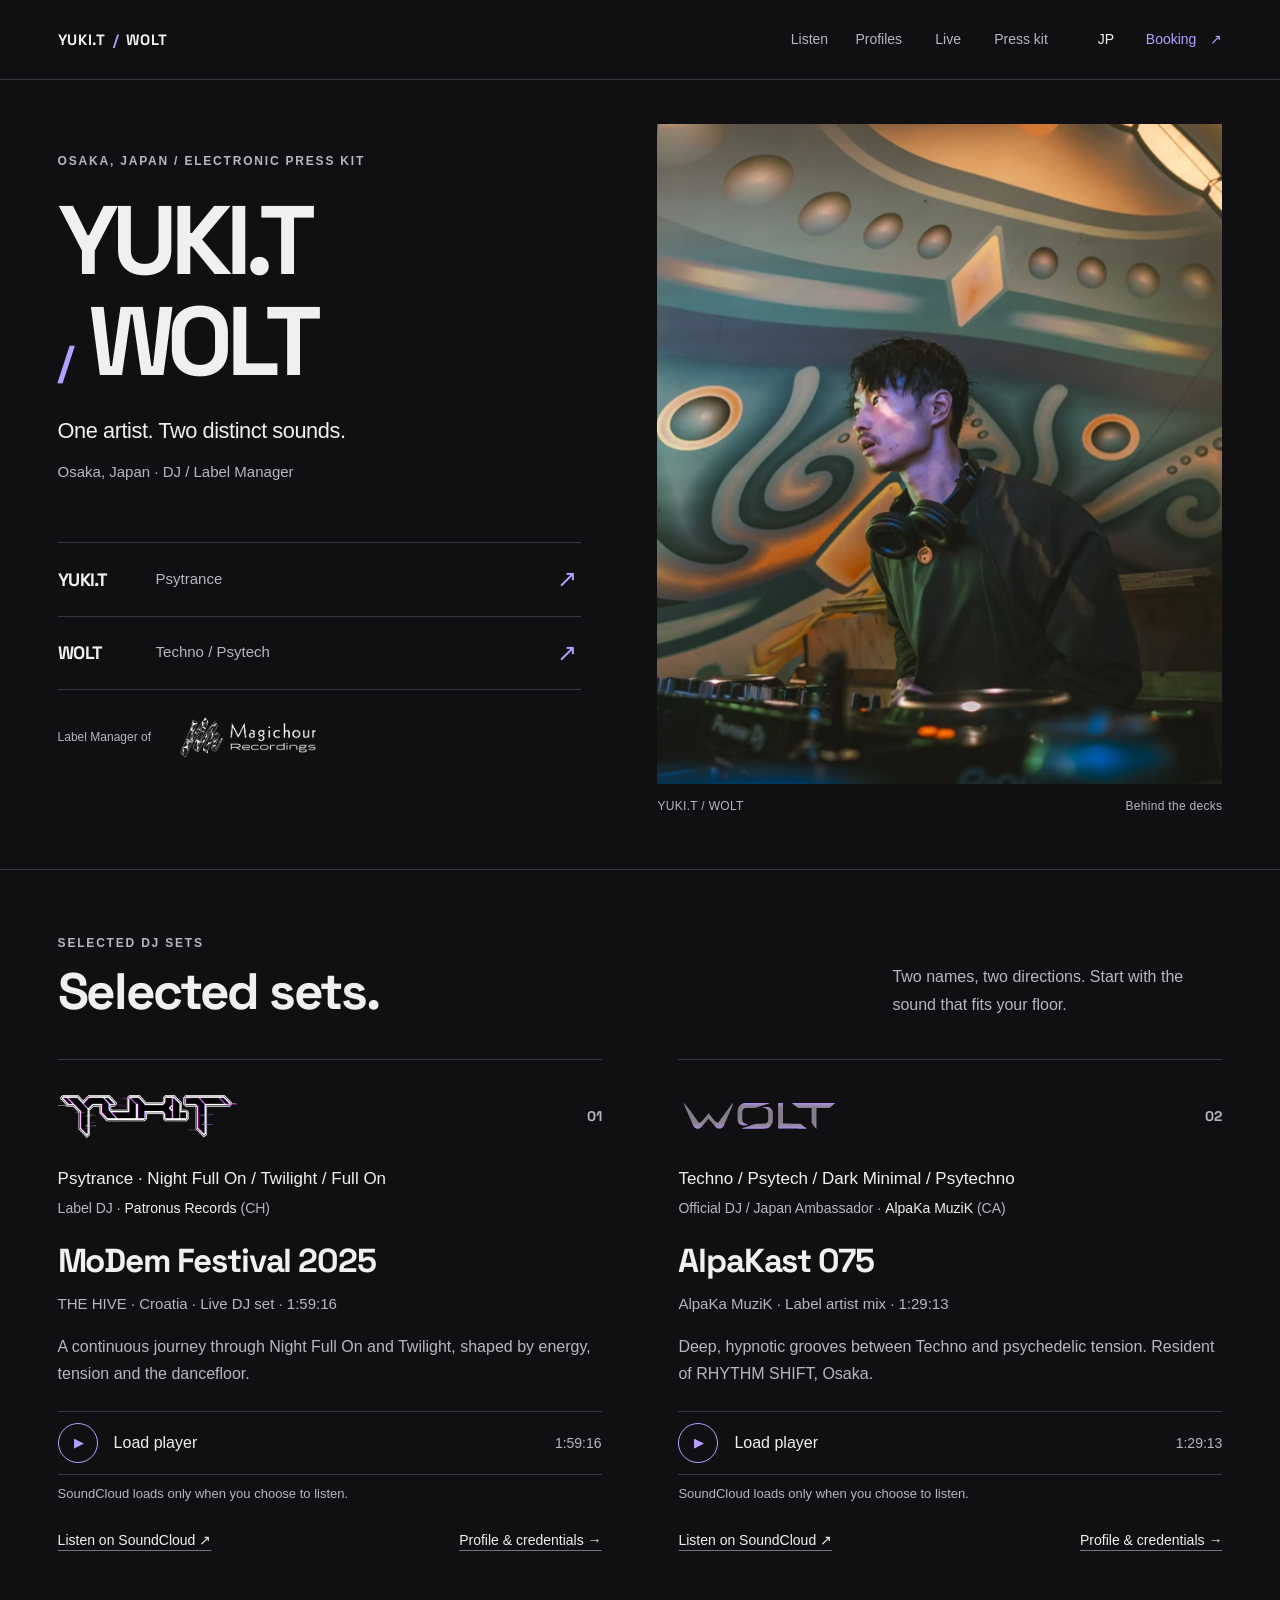
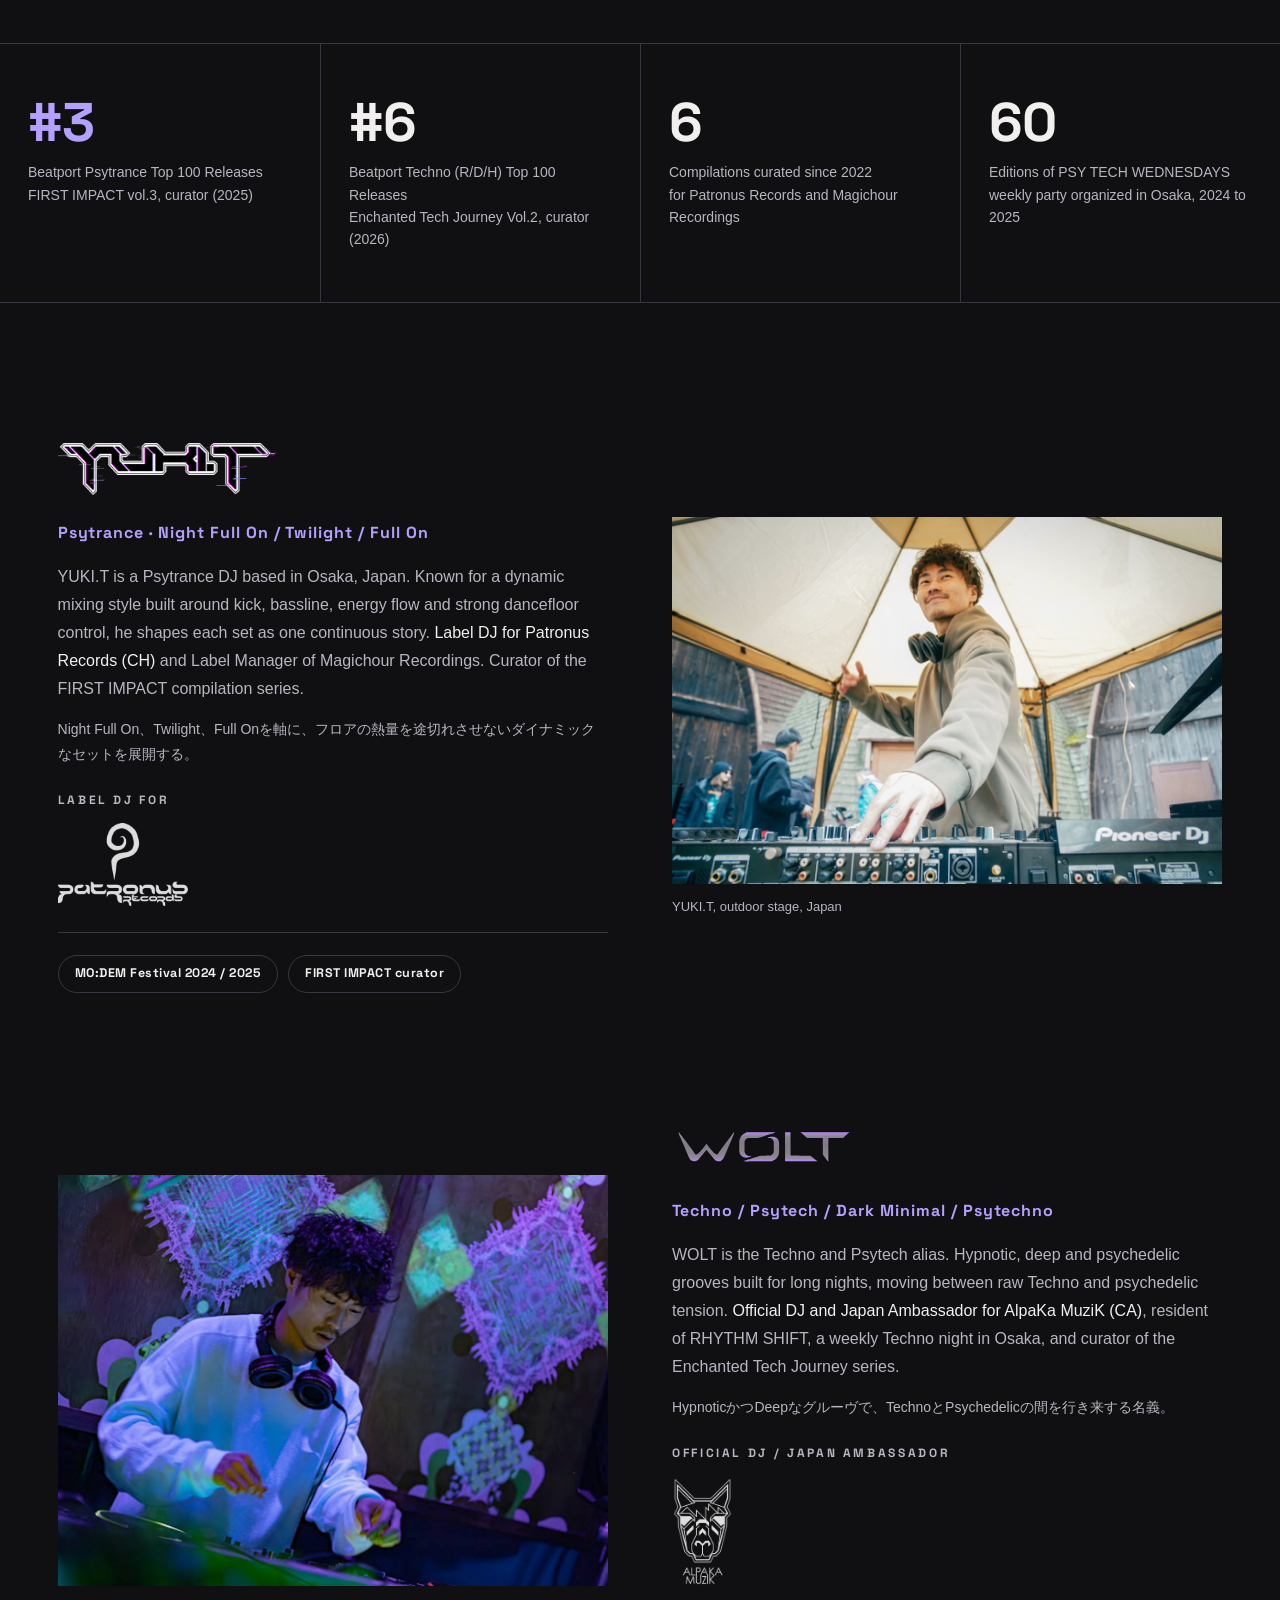
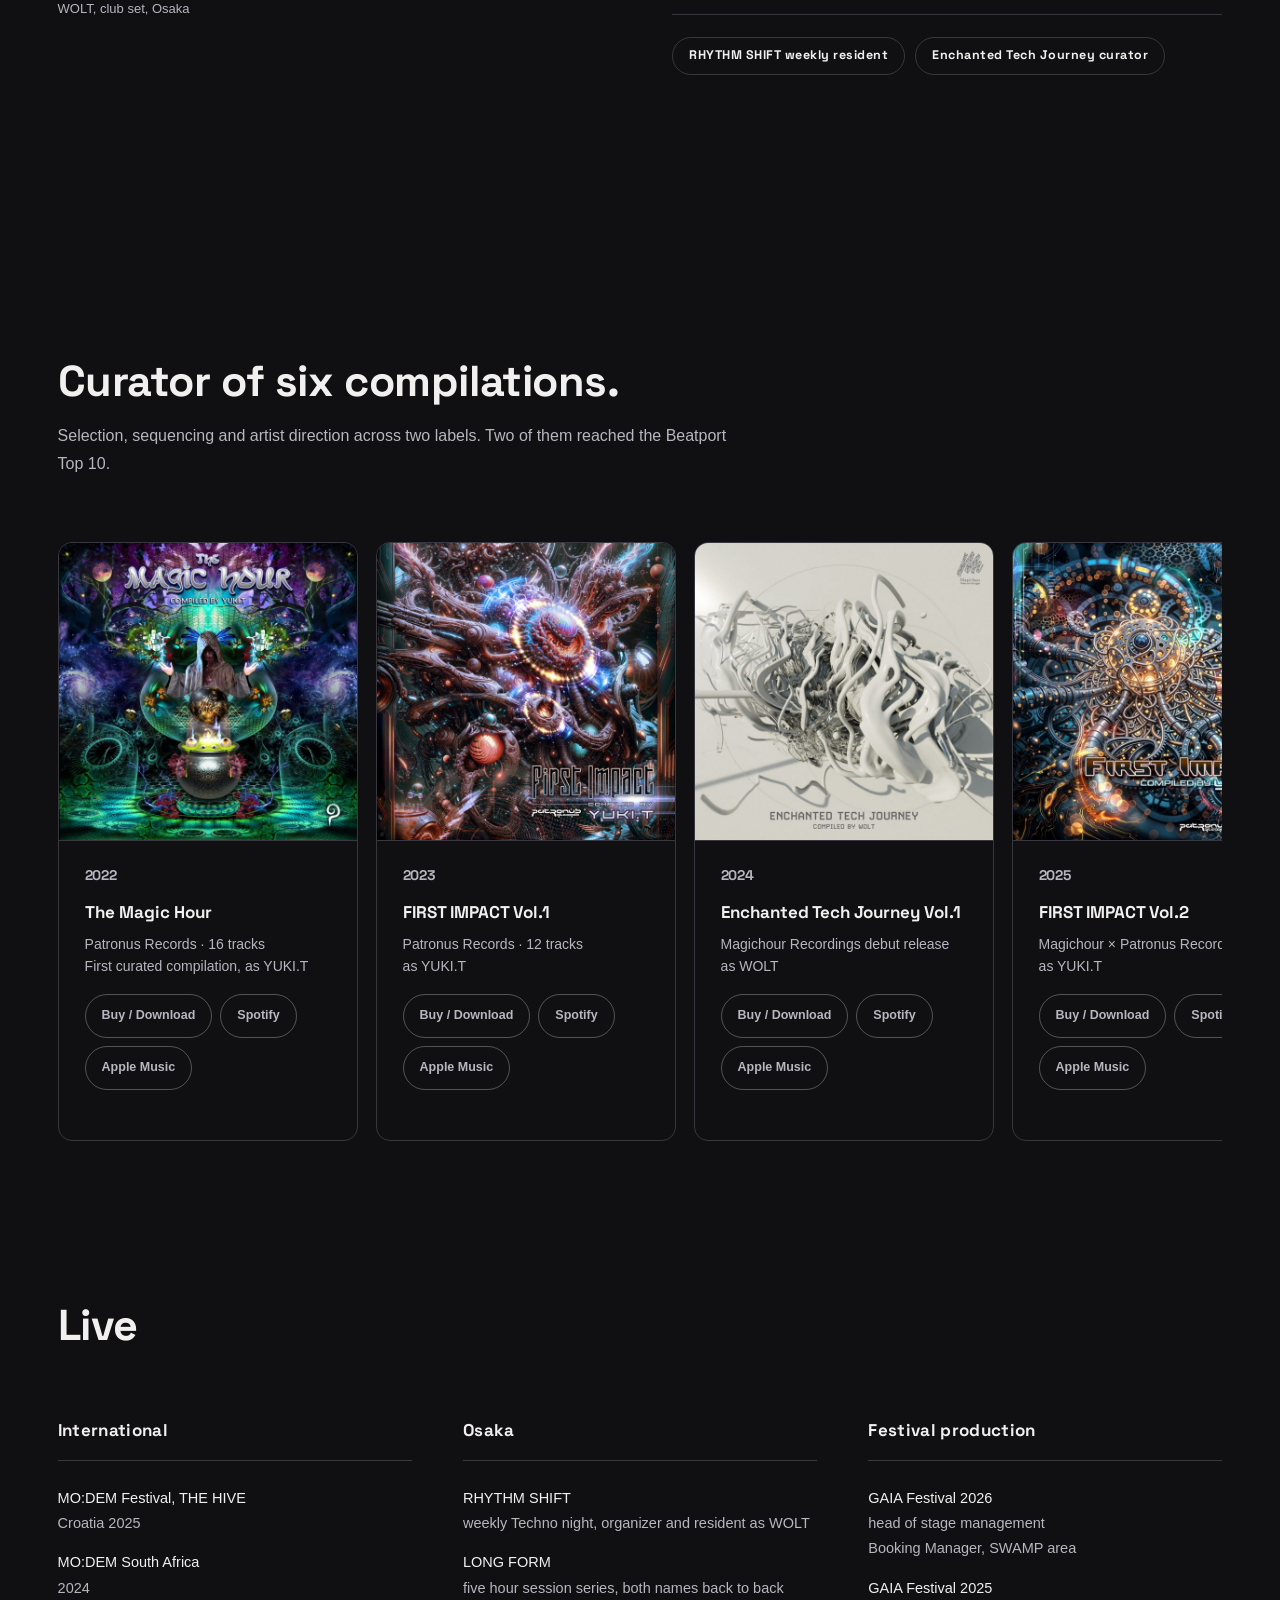
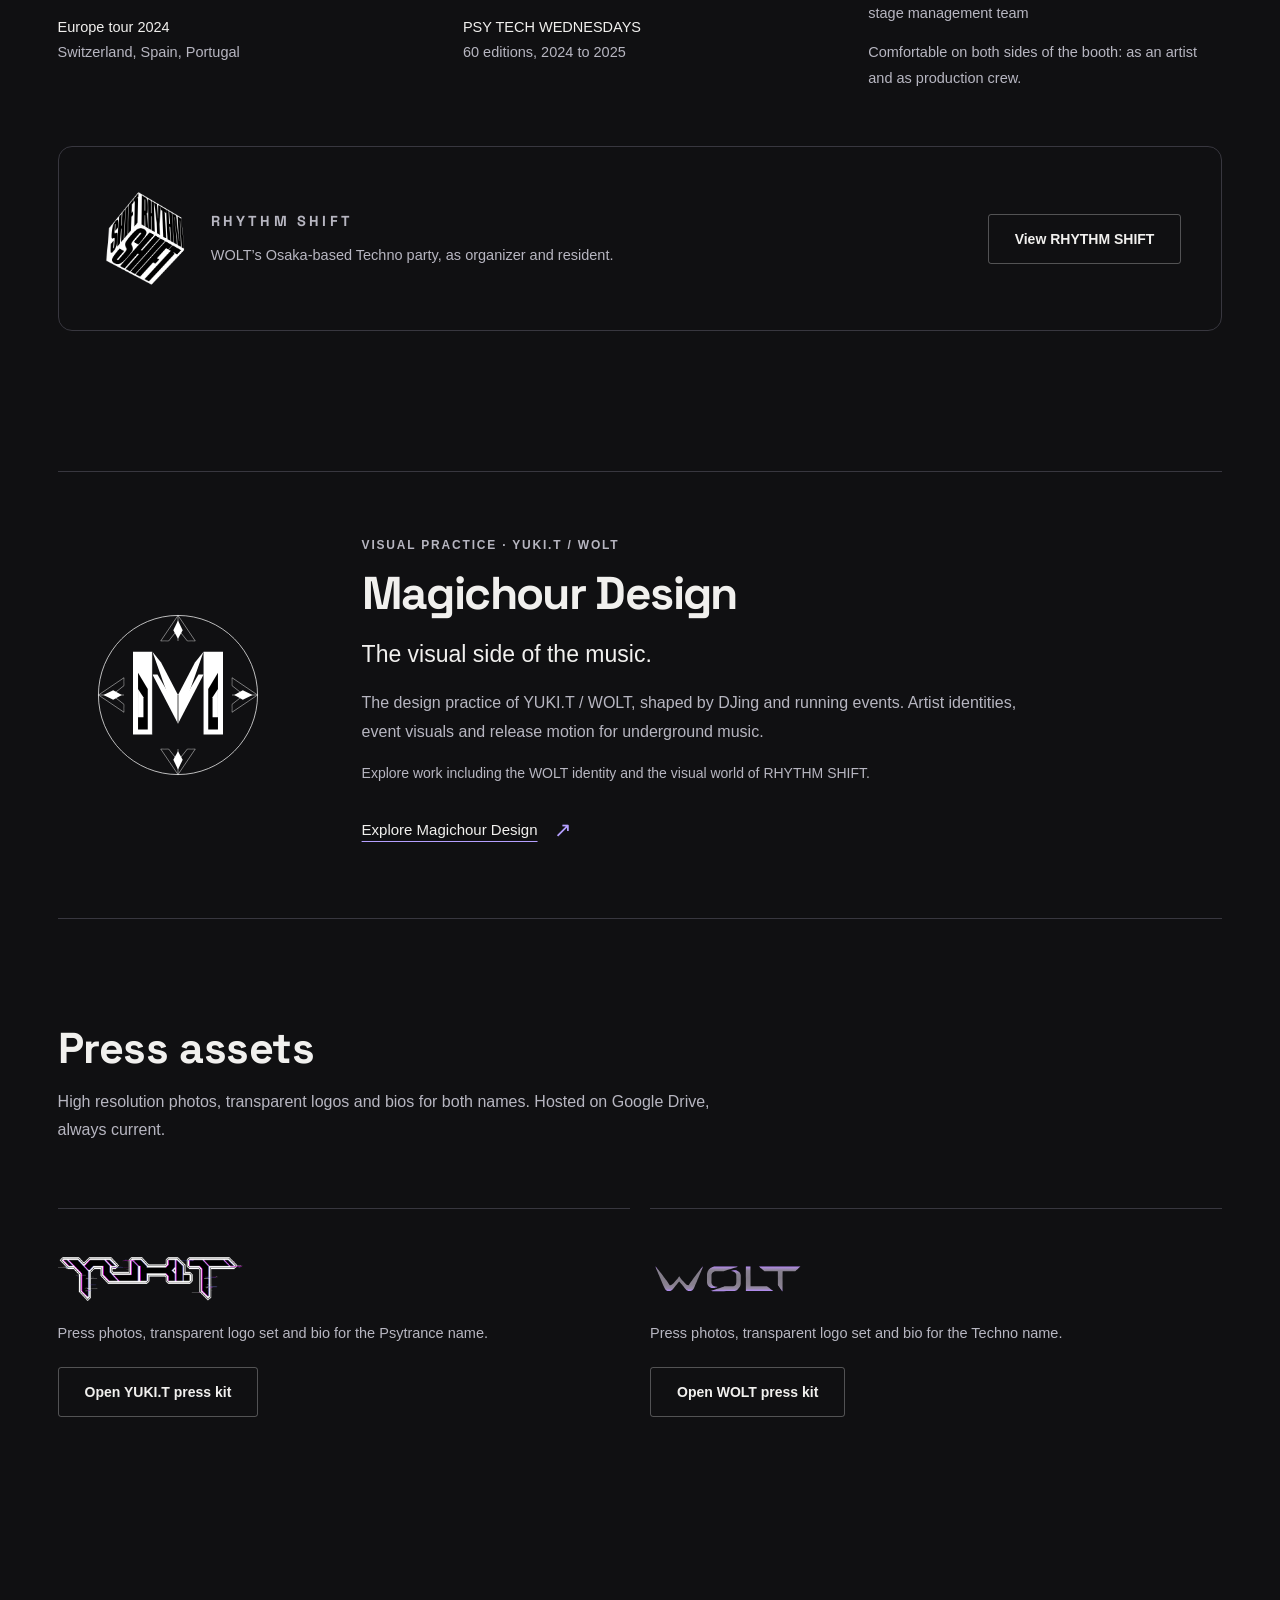
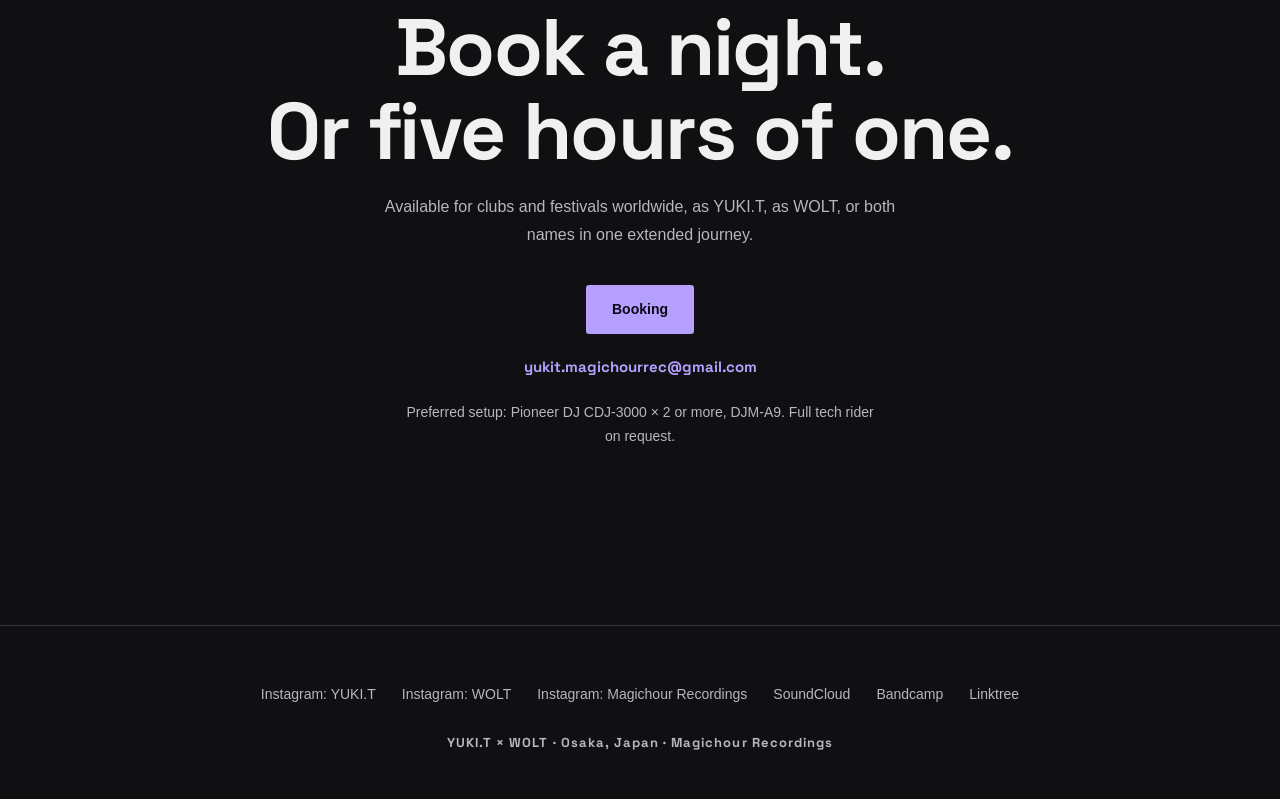
==== commit 1f3a785b: "Update WOLT roles and replace EPK logo with SVG" ====
--- a/index.html
+++ b/index.html
@@ -480,9 +480,9 @@
       </button><p class="player-note">SoundCloud loads only when you choose to listen.</p><div class="player-slot" id="player-yukit"></div><p class="player-status" role="status"></p>
       <div class="set-links"><a href="https://soundcloud.com/mo_dem/yuki-t-the-hive-modem-festival" target="_blank" rel="noopener noreferrer" aria-label="YUKI.T — Listen on SoundCloud ↗">Listen on SoundCloud ↗</a><a href="#yukit">Profile & credentials →</a></div></div>
     </article><article class="set-card" id="set-wolt" aria-label="WOLT">
-      <div class="set-identity"><img class="set-logo" src="assets/logo-wolt.png" alt="WOLT" loading="lazy" width="560" height="158"><span class="set-number" aria-hidden="true">02</span></div>
+      <div class="set-identity"><img class="set-logo" src="assets/logo-wolt-epk.svg" alt="WOLT" loading="lazy" width="560" height="158"><span class="set-number" aria-hidden="true">02</span></div>
       <p class="set-genre">Techno / Psytech / Dark Minimal / Psytechno</p>
-      <p class="set-label">Label DJ · <strong>AlpaKa MuziK</strong> (CA)</p>
+      <p class="set-label">Official DJ / Japan Ambassador · <strong>AlpaKa MuziK</strong> (CA)</p>
       <h3>AlpaKast 075</h3><p class="set-context">AlpaKa MuziK · Label artist mix · <span class="duration">1:29:13</span></p>
       <p class="set-description">Deep, hypnotic grooves between Techno and psychedelic tension. Resident of RHYTHM SHIFT, Osaka.</p>
       <div class="set-actions"><button class="player-load" type="button" hidden aria-controls="player-wolt" aria-expanded="false" data-player="https://w.soundcloud.com/player/?url=https%3A%2F%2Fsoundcloud.com%2Falpakamuzik%2Falpakast075-wolt-jp%3Fin%3Dwolt-magichour-recordings%2Fsets%2Fdj-set&amp;color=%239d7bff&amp;auto_play=false&amp;hide_related=true&amp;show_comments=false&amp;show_teaser=false" data-title="WOLT — AlpaKast 075" data-loading="Opening SoundCloud…" data-loaded="Close player" data-fallback="Player unavailable? Use the direct SoundCloud link below." data-ready="Press play in the player. If it does not work, open SoundCloud below.">
@@ -544,12 +544,12 @@
         <figcaption>WOLT, club set, Osaka</figcaption>
       </figure>
       <div class="persona-copy reveal" style="--i:1">
-        <img class="persona-logo" src="assets/logo-wolt.png" alt="WOLT logo" width="560" height="158" loading="lazy">
+        <img class="persona-logo" src="assets/logo-wolt-epk.svg" alt="WOLT logo" width="560" height="158" loading="lazy">
         <p class="persona-genre">Techno / Psytech / Dark Minimal / Psytechno</p>
-        <p class="persona-bio">WOLT is the Techno and Psytech alias. Hypnotic, deep and psychedelic grooves built for long nights, moving between raw Techno and psychedelic tension. <strong>Label DJ for AlpaKa MuziK (CA)</strong>, resident of RHYTHM SHIFT, a weekly Techno night in Osaka, and curator of the Enchanted Tech Journey series.</p>
+        <p class="persona-bio">WOLT is the Techno and Psytech alias. Hypnotic, deep and psychedelic grooves built for long nights, moving between raw Techno and psychedelic tension. <strong>Official DJ and Japan Ambassador for AlpaKa MuziK (CA)</strong>, resident of RHYTHM SHIFT, a weekly Techno night in Osaka, and curator of the Enchanted Tech Journey series.</p>
         <p class="persona-bio-jp">HypnoticかつDeepなグルーヴで、TechnoとPsychedelicの間を行き来する名義。</p>
-        <div class="label-affiliation is-alpaka" role="group" aria-label="Label DJ for AlpaKa MuziK, Canada">
-          <p class="affiliation-heading" aria-hidden="true">Label DJ for</p>
+        <div class="label-affiliation is-alpaka" role="group" aria-label="Official DJ and Japan Ambassador for AlpaKa MuziK, Canada">
+          <p class="affiliation-heading" aria-hidden="true">Official DJ / Japan Ambassador</p>
           <img src="assets/logo-alpaka-white-trimmed.png" alt="AlpaKa MuziK" loading="lazy" width="567" height="1045">
         </div>
         <div class="persona-facts">
@@ -677,7 +677,7 @@
       <div class="live-col reveal" style="--i:2">
         <h3>Festival production</h3>
         <ul>
-          <li><strong>GAIA Festival 2026</strong><br>head of stage management</li>
+          <li><strong>GAIA Festival 2026</strong><br>head of stage management<br>Booking Manager, SWAMP area</li>
           <li><strong>GAIA Festival 2025</strong><br>stage management team</li>
           <li>Comfortable on both sides of the booth: as an artist and as production crew.</li>
         </ul>
@@ -722,7 +722,7 @@
         <a class="btn btn-ghost" href="https://drive.google.com/drive/folders/19dCMXq6Wt7kDbNYOg9AuS4HJr9VxEYZ3" target="_blank" rel="noopener noreferrer">Open YUKI.T press kit</a>
       </div>
       <div class="kit-card reveal" style="--i:1">
-        <img src="assets/logo-wolt.png" alt="WOLT logo" width="560" height="158" loading="lazy">
+        <img src="assets/logo-wolt-epk.svg" alt="WOLT logo" width="560" height="158" loading="lazy">
         <p>Press photos, transparent logo set and bio for the Techno name.</p>
         <a class="btn btn-ghost" href="https://drive.google.com/drive/folders/1YA1HWwAey3cXBGT5UwU1rKdO1JU_mgo1" target="_blank" rel="noopener noreferrer">Open WOLT press kit</a>
       </div>
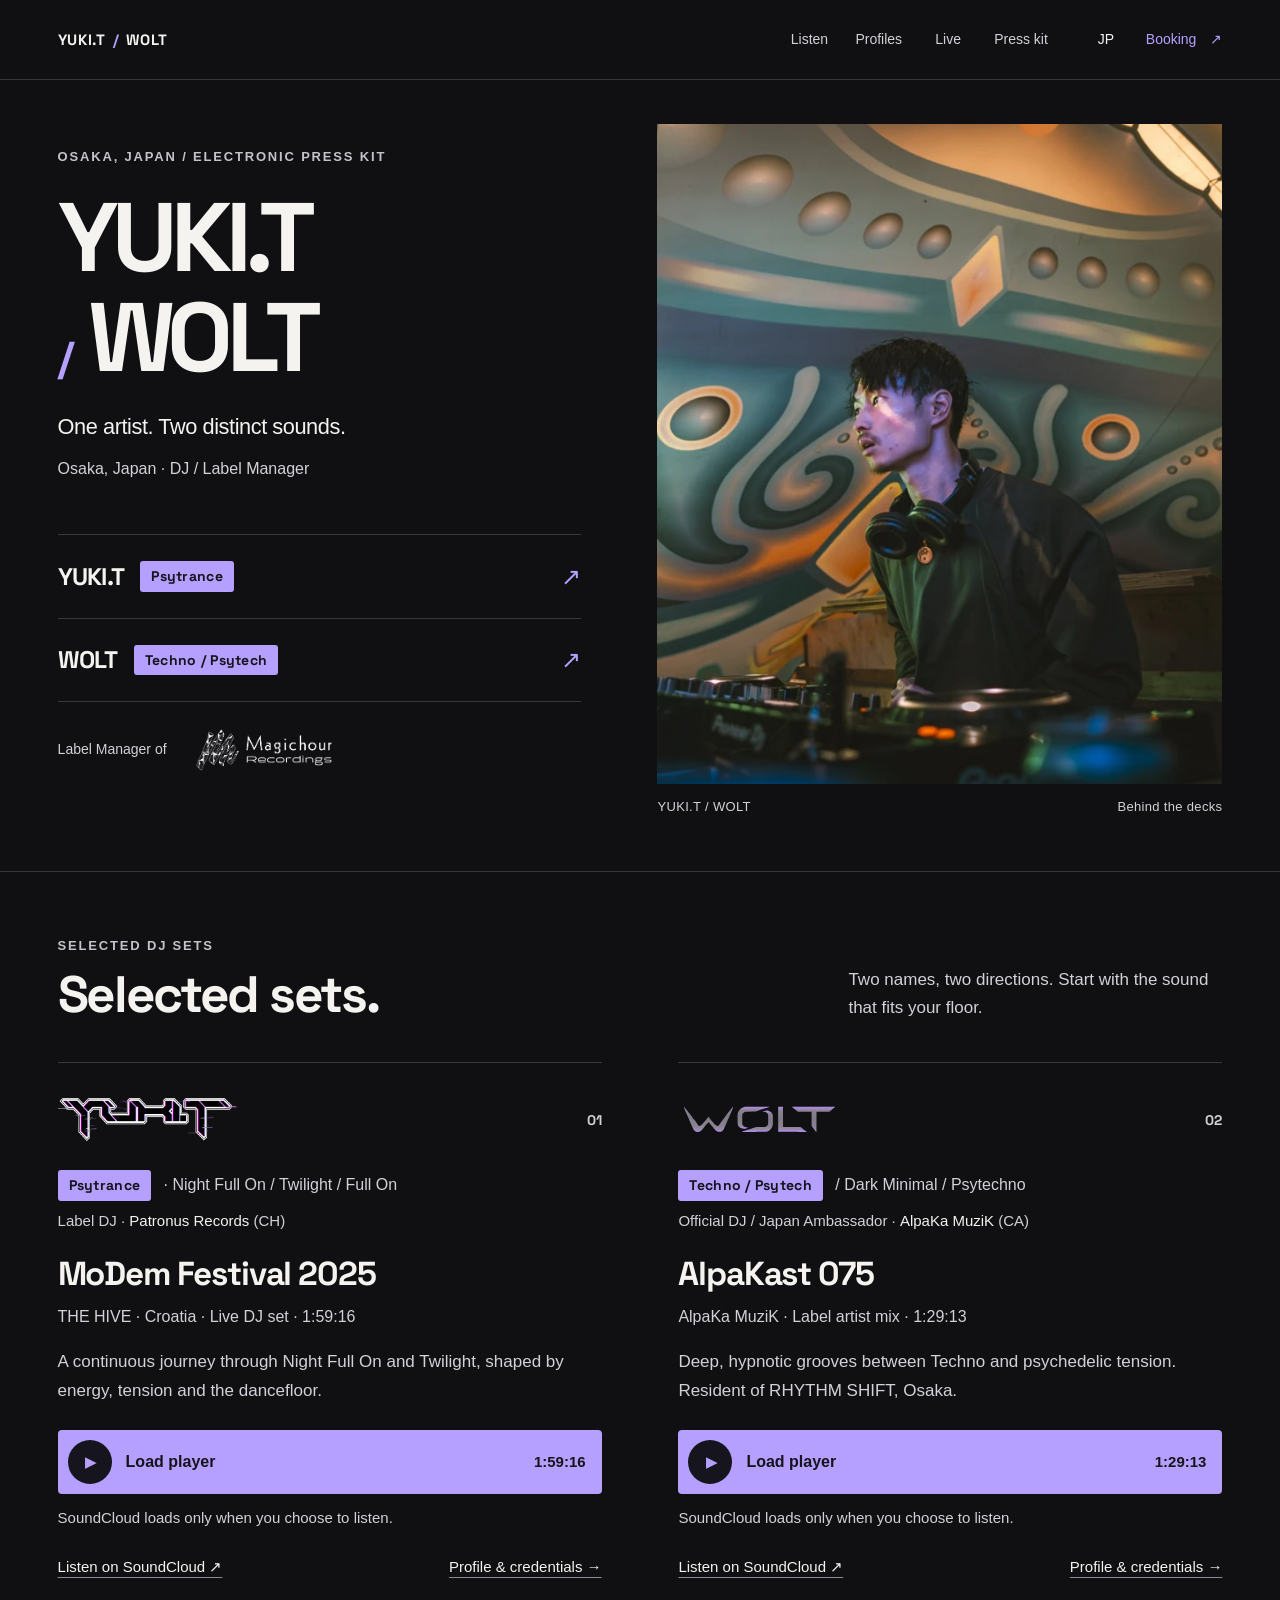
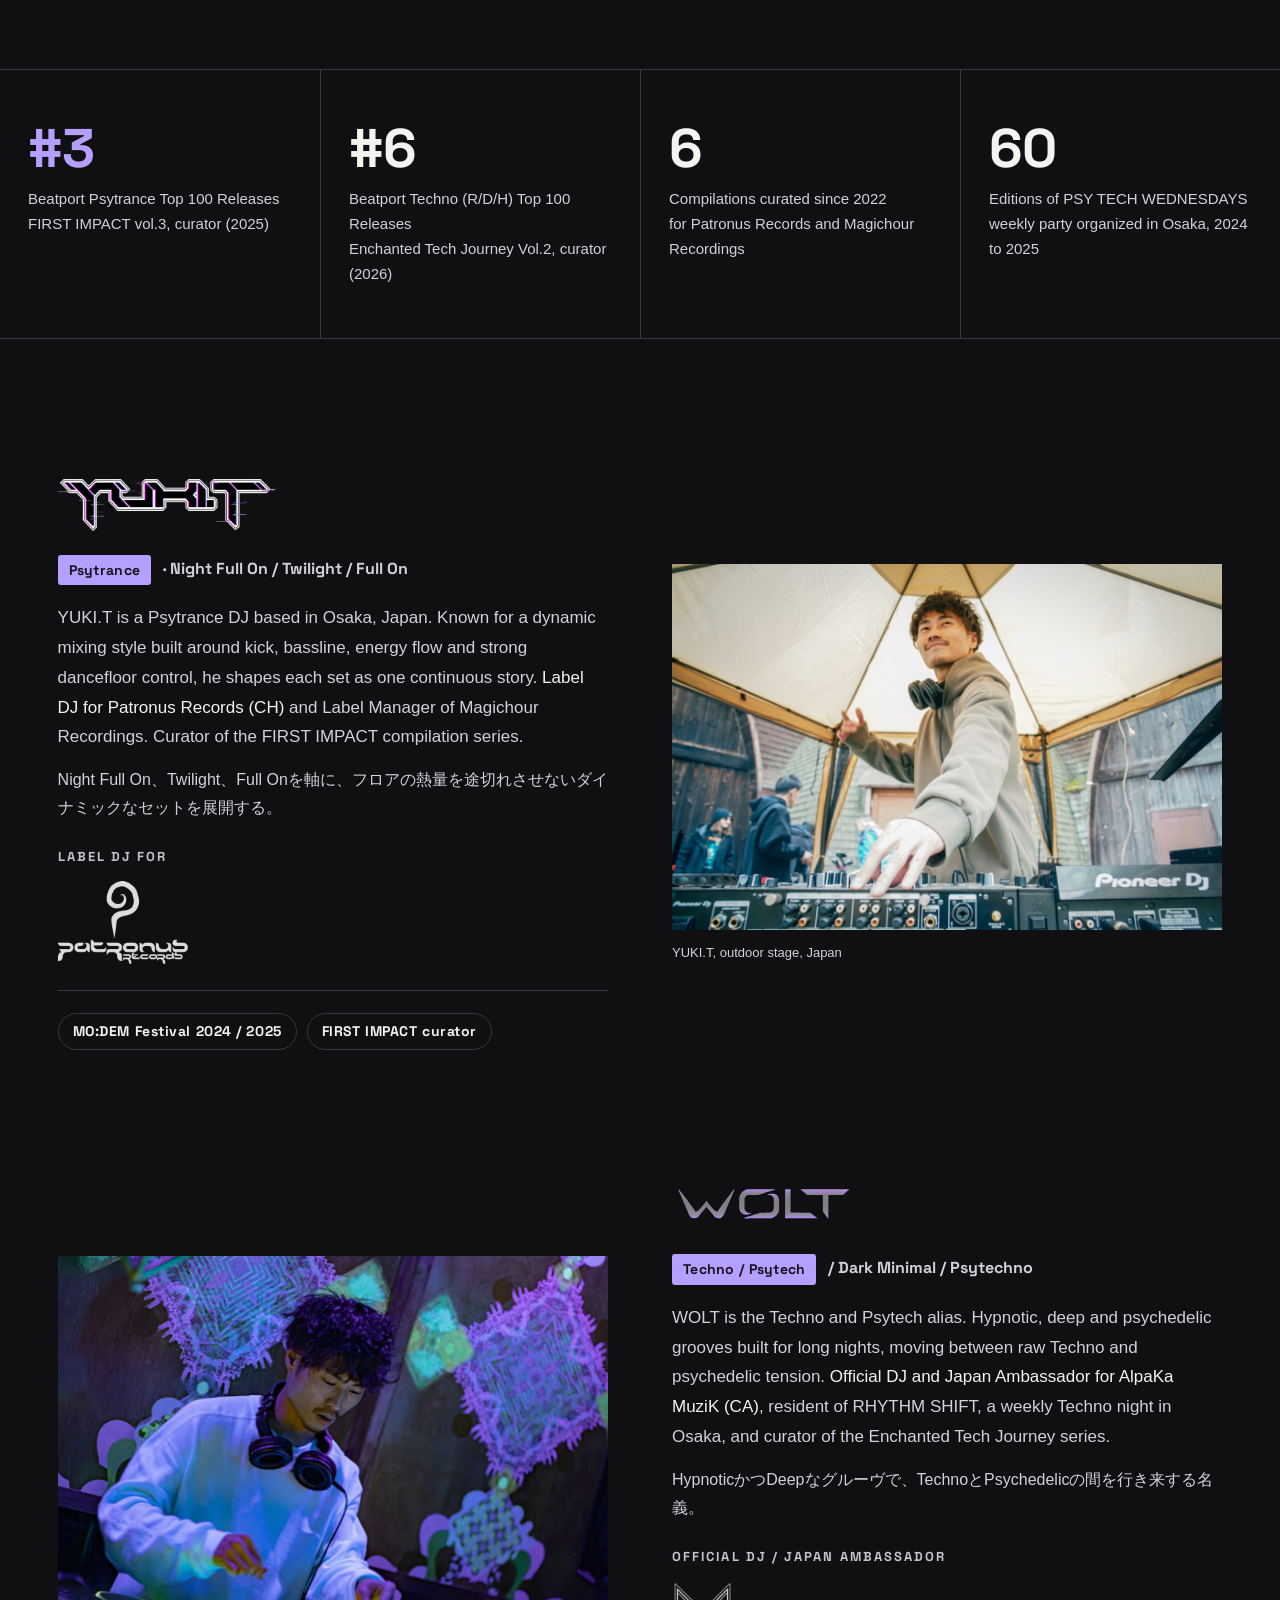
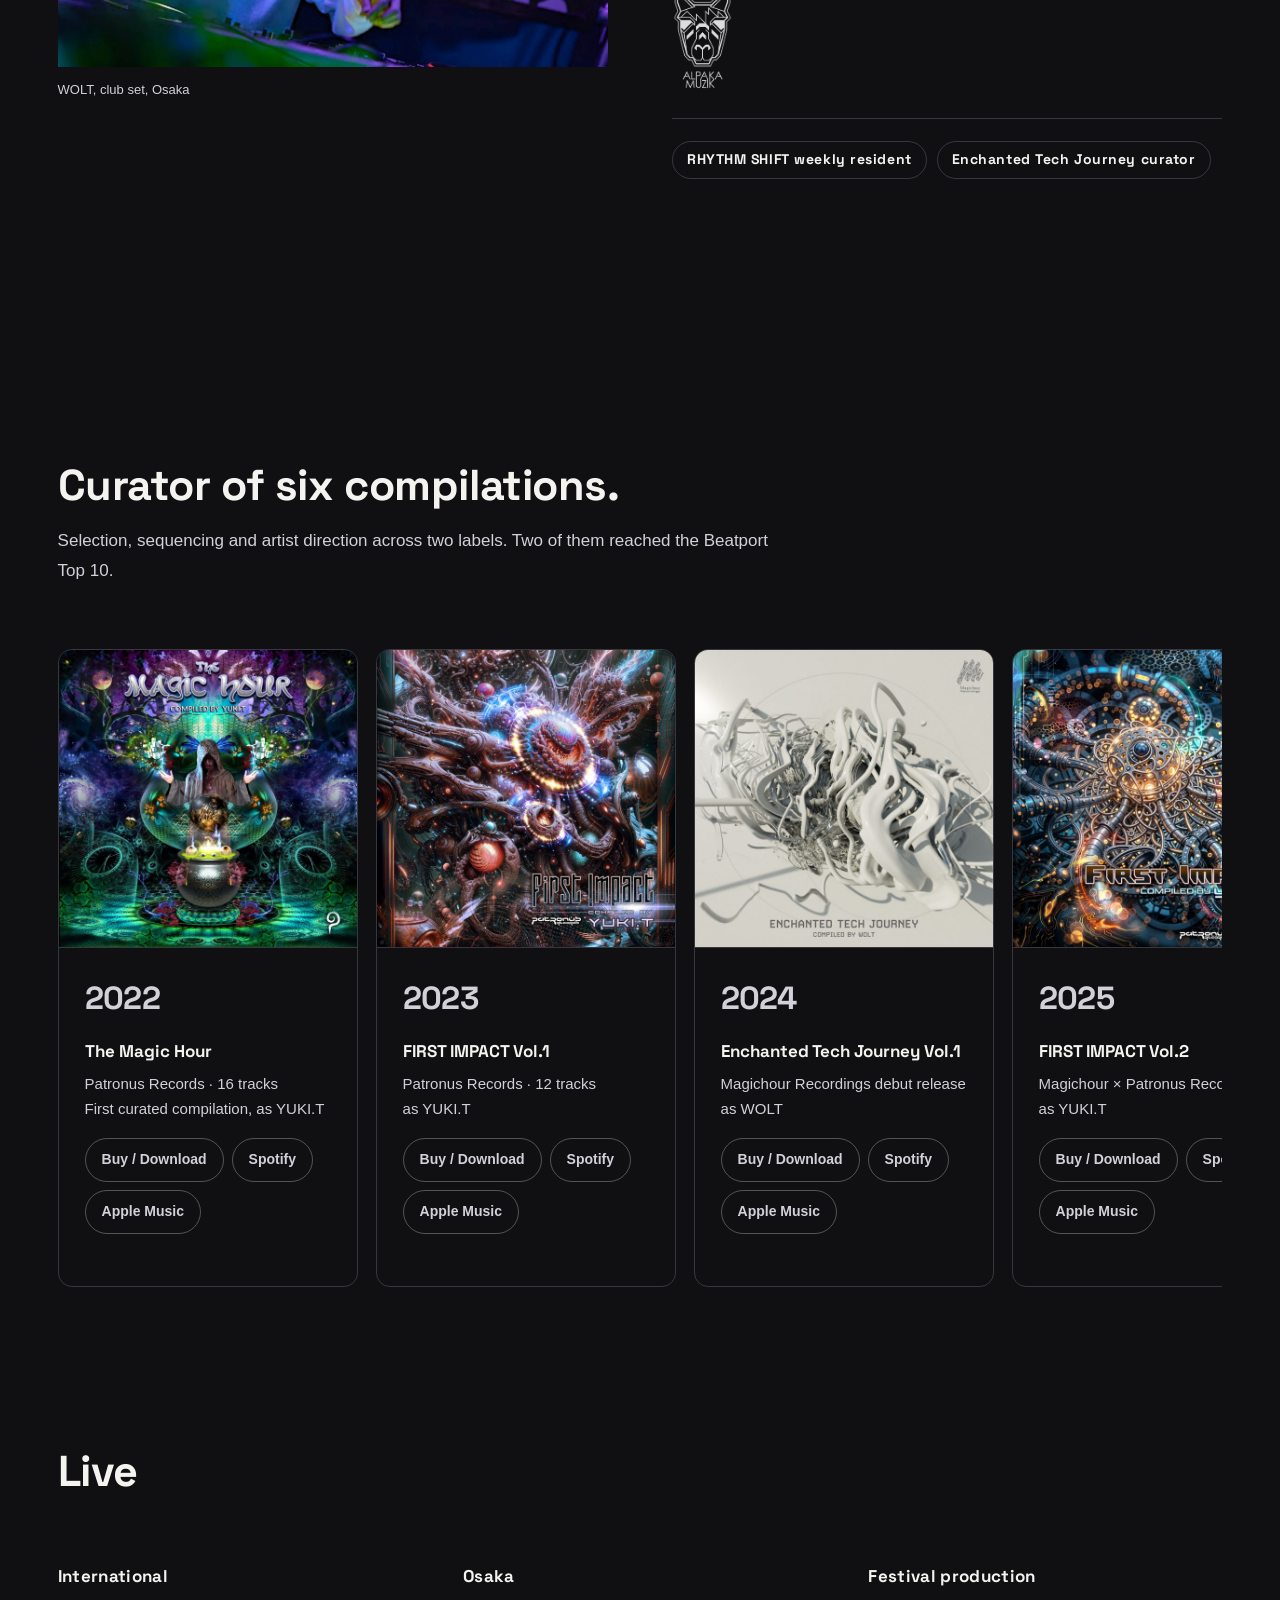
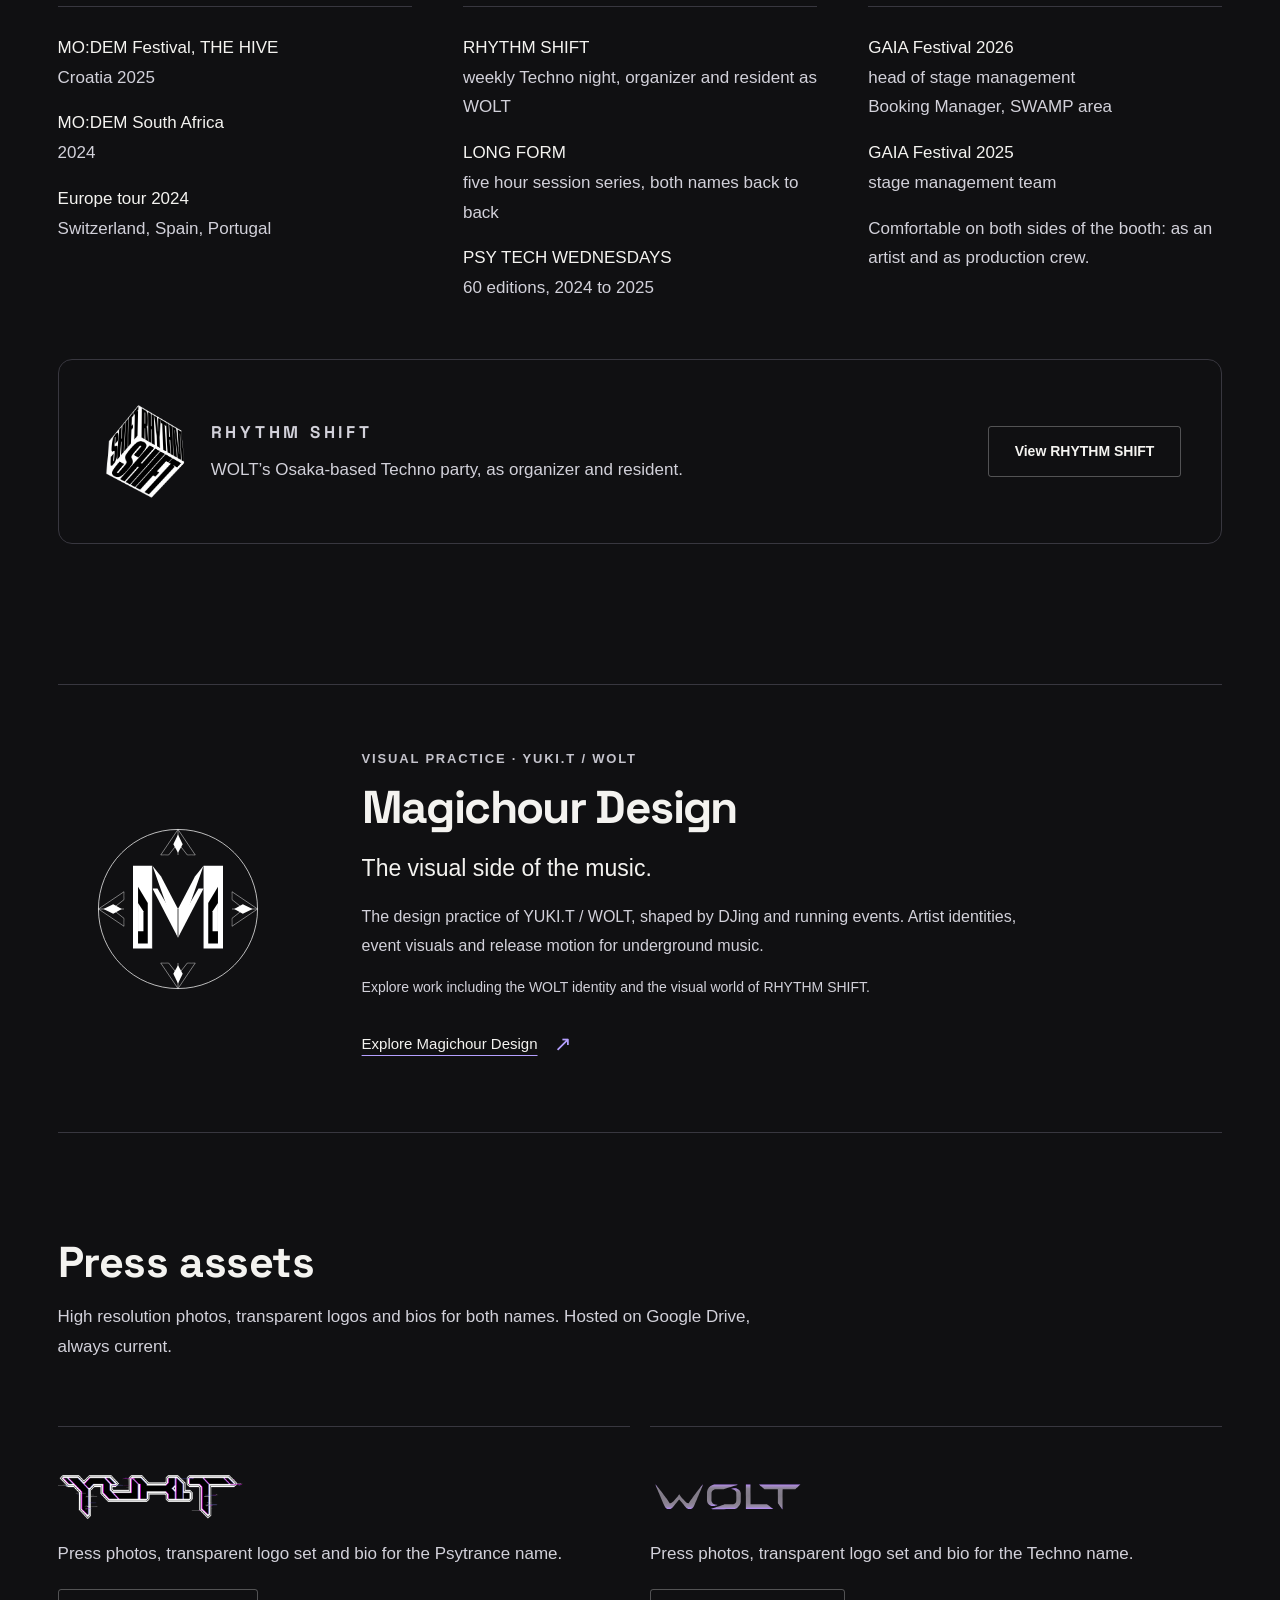
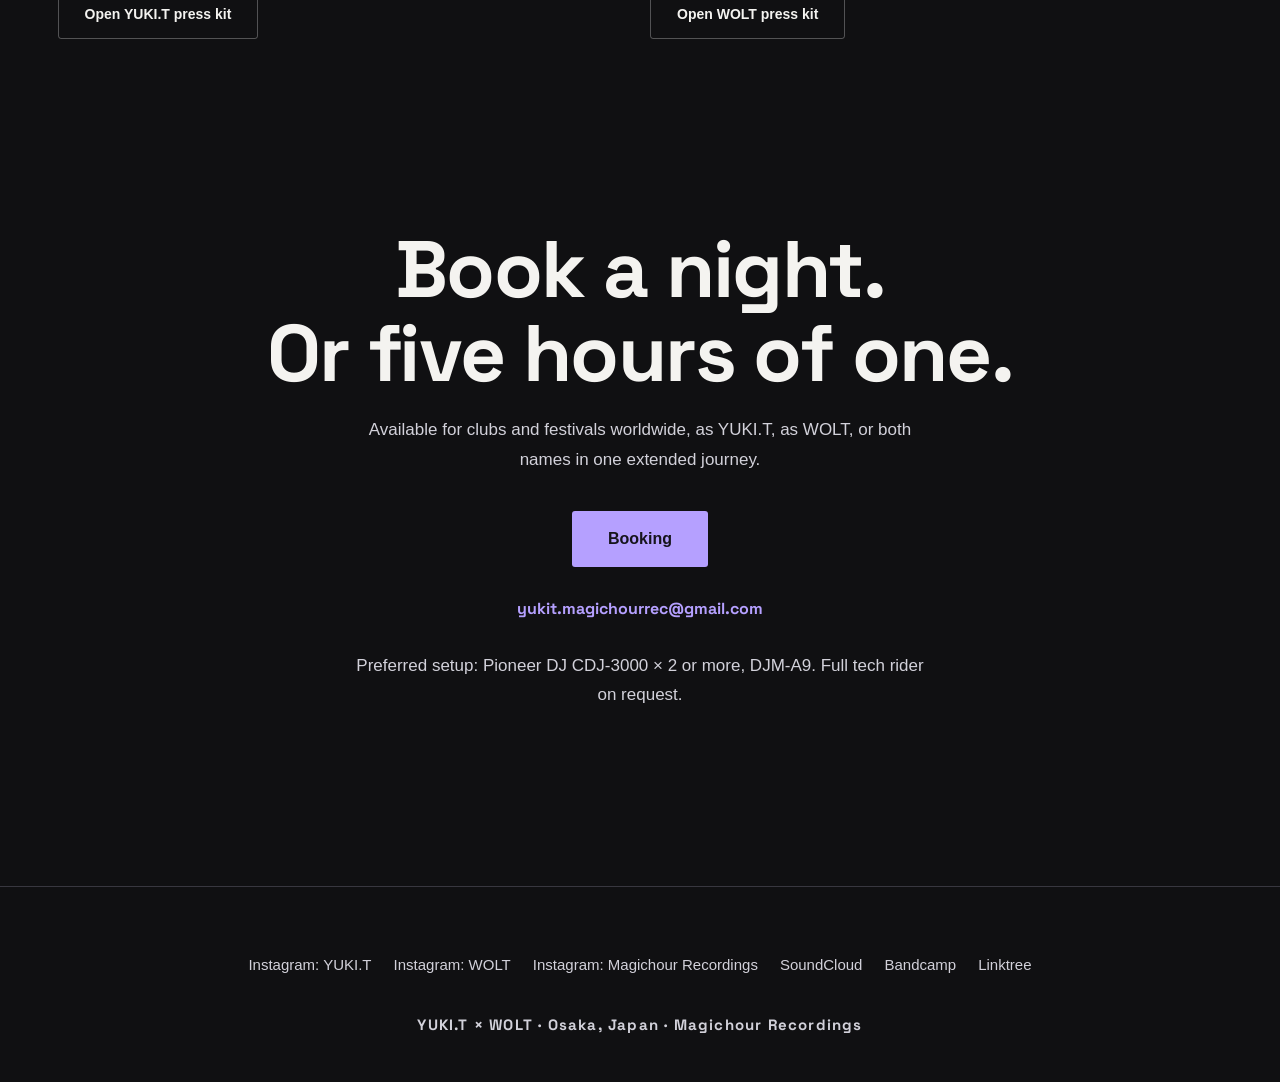
==== commit 5d6c38cb: "Refine EPK alias labels, listening controls, and type Keep the existing press-kit copy and lazy Soun" ====
--- a/index.html
+++ b/index.html
@@ -463,15 +463,15 @@
       <h1><span>YUKI.T</span><span class="second-name"><i aria-hidden="true">/</i> WOLT</span></h1>
       <p class="hero-intro">One artist. Two distinct sounds.</p><p class="hero-location">Osaka, Japan · DJ / Label Manager</p></div>
       <figure class="hero-image"><picture><source media="(min-width:768px)" srcset="assets/hero-portrait-640.webp 640w, assets/hero-portrait-960.webp 960w" sizes="45vw"><img src="assets/hero-1100.webp" srcset="assets/hero-640.webp 640w, assets/hero-1100.webp 1100w" sizes="(max-width:767px) 100vw, 50vw" alt="YUKI.T / WOLT behind the decks" fetchpriority="high" width="1100" height="733"></picture><figcaption><span>YUKI.T / WOLT</span><span>Behind the decks</span></figcaption></figure>
-      <div class="hero-routes"><a class="alias-route" href="#set-yukit" aria-label="YUKI.T · Listen"><strong>YUKI.T</strong><span>Psytrance</span><b aria-hidden="true">↗</b></a>
-      <a class="alias-route" href="#set-wolt" aria-label="WOLT · Listen"><strong>WOLT</strong><span>Techno / Psytech</span><b aria-hidden="true">↗</b></a>
+      <div class="hero-routes"><a class="alias-route" href="#set-yukit" aria-label="YUKI.T · Listen"><strong>YUKI.T</strong><span class="genre-key">Psytrance</span><b aria-hidden="true">↗</b></a>
+      <a class="alias-route" href="#set-wolt" aria-label="WOLT · Listen"><strong>WOLT</strong><span class="genre-key">Techno / Psytech</span><b aria-hidden="true">↗</b></a>
       <div class="hero-credit"><p>Label Manager of</p><img src="assets/logo-magichour-lossless.webp" alt="Magichour Recordings" width="3000" height="888"></div></div>
     </header>
 <section class="featured-sets" id="music" aria-labelledby="sets-title"><div class="wrap">
       <div class="sets-heading"><div><p class="eyebrow">Selected DJ sets</p><h2 id="sets-title">Selected sets.</h2></div><p>Two names, two directions. Start with the sound that fits your floor.</p></div>
       <div class="set-grid"><article class="set-card" id="set-yukit" aria-label="YUKI.T">
       <div class="set-identity"><img class="set-logo" src="assets/logo-yukit.png" alt="YUKI.T" loading="lazy" width="560" height="133"><span class="set-number" aria-hidden="true">01</span></div>
-      <p class="set-genre">Psytrance · Night Full On / Twilight / Full On</p>
+      <p class="set-genre"><span class="genre-key">Psytrance</span> · Night Full On / Twilight / Full On</p>
       <p class="set-label">Label DJ · <strong>Patronus Records</strong> (CH)</p>
       <h3>MoDem Festival 2025</h3><p class="set-context">THE HIVE · Croatia · Live DJ set · <span class="duration">1:59:16</span></p>
       <p class="set-description">A continuous journey through Night Full On and Twilight, shaped by energy, tension and the dancefloor.</p>
@@ -481,7 +481,7 @@
       <div class="set-links"><a href="https://soundcloud.com/mo_dem/yuki-t-the-hive-modem-festival" target="_blank" rel="noopener noreferrer" aria-label="YUKI.T — Listen on SoundCloud ↗">Listen on SoundCloud ↗</a><a href="#yukit">Profile & credentials →</a></div></div>
     </article><article class="set-card" id="set-wolt" aria-label="WOLT">
       <div class="set-identity"><img class="set-logo" src="assets/logo-wolt-epk.svg" alt="WOLT" loading="lazy" width="560" height="158"><span class="set-number" aria-hidden="true">02</span></div>
-      <p class="set-genre">Techno / Psytech / Dark Minimal / Psytechno</p>
+      <p class="set-genre"><span class="genre-key">Techno / Psytech</span> / Dark Minimal / Psytechno</p>
       <p class="set-label">Official DJ / Japan Ambassador · <strong>AlpaKa MuziK</strong> (CA)</p>
       <h3>AlpaKast 075</h3><p class="set-context">AlpaKa MuziK · Label artist mix · <span class="duration">1:29:13</span></p>
       <p class="set-description">Deep, hypnotic grooves between Techno and psychedelic tension. Resident of RHYTHM SHIFT, Osaka.</p>
@@ -520,7 +520,7 @@
     <article class="persona">
       <div class="persona-copy reveal">
         <img class="persona-logo" src="assets/logo-yukit.png" alt="YUKI.T logo" width="560" height="133" loading="lazy">
-        <p class="persona-genre">Psytrance · Night Full On / Twilight / Full On</p>
+        <p class="persona-genre"><span class="genre-key">Psytrance</span> · Night Full On / Twilight / Full On</p>
         <p class="persona-bio">YUKI.T is a Psytrance DJ based in Osaka, Japan. Known for a dynamic mixing style built around kick, bassline, energy flow and strong dancefloor control, he shapes each set as one continuous story. <strong>Label DJ for Patronus Records (CH)</strong> and Label Manager of Magichour Recordings. Curator of the FIRST IMPACT compilation series.</p>
         <p class="persona-bio-jp">Night Full On、Twilight、Full Onを軸に、フロアの熱量を途切れさせないダイナミックなセットを展開する。</p>
         <div class="label-affiliation is-patronus" role="group" aria-label="Label DJ for Patronus Records, Switzerland">
@@ -545,7 +545,7 @@
       </figure>
       <div class="persona-copy reveal" style="--i:1">
         <img class="persona-logo" src="assets/logo-wolt-epk.svg" alt="WOLT logo" width="560" height="158" loading="lazy">
-        <p class="persona-genre">Techno / Psytech / Dark Minimal / Psytechno</p>
+        <p class="persona-genre"><span class="genre-key">Techno / Psytech</span> / Dark Minimal / Psytechno</p>
         <p class="persona-bio">WOLT is the Techno and Psytech alias. Hypnotic, deep and psychedelic grooves built for long nights, moving between raw Techno and psychedelic tension. <strong>Official DJ and Japan Ambassador for AlpaKa MuziK (CA)</strong>, resident of RHYTHM SHIFT, a weekly Techno night in Osaka, and curator of the Enchanted Tech Journey series.</p>
         <p class="persona-bio-jp">HypnoticかつDeepなグルーヴで、TechnoとPsychedelicの間を行き来する名義。</p>
         <div class="label-affiliation is-alpaka" role="group" aria-label="Official DJ and Japan Ambassador for AlpaKa MuziK, Canada">
--- a/prototype.css
+++ b/prototype.css
@@ -1,10 +1,11 @@
 @font-face{font-family:'Space Grotesk';font-style:normal;font-weight:700;font-display:swap;src:url('assets/space-grotesk-700.ttf') format('truetype')}
-:root{--bg:#101012;--bg-raised:#101012;--text:#f1f0ee;--text-dim:#b7b6c1;--accent:#b5a0ff;--line:#38373f;--font-display:'Space Grotesk',Arial,sans-serif;--font-body:-apple-system,BlinkMacSystemFont,'Hiragino Kaku Gothic ProN','Yu Gothic',Meiryo,sans-serif;--page-gutter:clamp(20px,4.5vw,72px)}
+:root{--bg:#101012;--bg-raised:#101012;--text:#f4f3f0;--text-dim:#d2d1da;--accent:#b5a0ff;--line:#38373f;--font-display:'Space Grotesk',Arial,sans-serif;--font-body:-apple-system,BlinkMacSystemFont,'Hiragino Kaku Gothic ProN','Yu Gothic',Meiryo,sans-serif;--page-gutter:clamp(20px,4.5vw,72px);--ink:#16141c}
 html{scroll-behavior:auto;scroll-padding-top:112px}
-body{overflow-x:visible;font-size:16px;line-height:1.75}
+body{overflow-x:visible;font-size:16px;line-height:1.75;line-break:strict}
 button{font:inherit;cursor:pointer}
 a,button{touch-action:manipulation}
 a:focus-visible,button:focus-visible,summary:focus-visible{outline:3px solid var(--accent);outline-offset:5px}
+.player-load:focus-visible,.btn-primary:focus-visible{outline:3px solid #f7f6f8;outline-offset:4px}
 button:disabled{cursor:default}
 .wrap{max-width:1440px;padding-inline:var(--page-gutter)}
 .grain{display:none}
@@ -22,68 +23,84 @@
 .epk-book:hover{text-decoration:underline;text-underline-offset:5px}
 .editorial-hero{max-width:1600px;margin:0 auto;padding:44px var(--page-gutter) 52px;display:grid;grid-template-columns:minmax(0,1fr) minmax(0,1.08fr);column-gap:clamp(36px,6vw,100px);row-gap:28px}
 .hero-copy{align-self:center}
-.eyebrow{font-size:12px;font-weight:600;letter-spacing:.15em;text-transform:uppercase;color:var(--text-dim);line-height:1.5}
+.eyebrow{font-size:13px;font-weight:600;letter-spacing:.14em;text-transform:uppercase;color:#c4c3cc;line-height:1.5}
 .hero-copy h1{font:700 clamp(66px,7.6vw,118px)/.94 var(--font-display);letter-spacing:-.065em;margin:25px 0 28px}
 .hero-copy h1 span{display:block}
 .hero-copy h1 .second-name{margin-top:9px;display:flex;align-items:baseline;gap:14px}
 .hero-copy h1 i{font-size:.43em;font-style:normal;color:var(--accent);font-weight:400;letter-spacing:0}
 .hero-intro{font-size:clamp(19px,1.7vw,24px);font-weight:500;line-height:1.45;letter-spacing:-.02em;max-width:24em}
-.hero-location{margin-top:12px;font-size:15px;color:var(--text-dim)}
+.hero-location{margin-top:12px;font-size:16px;color:var(--text-dim)}
 .hero-image{margin:0;min-width:0;display:flex;flex-direction:column;grid-column:2;grid-row:1 / 3}
 .hero-image picture{display:block;flex:1;min-height:0;height:clamp(540px,43vw,660px);max-height:660px;overflow:hidden}
 .hero-image img{width:100%;height:100%;object-fit:cover;object-position:65% 50%;aspect-ratio:4/5}
-.hero-image figcaption{padding-top:12px;display:flex;justify-content:space-between;font-size:12px;color:var(--text-dim);letter-spacing:.025em}
+.hero-image figcaption{padding-top:12px;display:flex;justify-content:space-between;gap:12px;font-size:13px;color:var(--text-dim);letter-spacing:.025em}
 .hero-routes{align-self:start;grid-column:1;min-width:0}
-.alias-route{border-top:1px solid var(--line);display:grid;grid-template-columns:84px 1fr 24px;align-items:center;column-gap:14px;min-height:74px;padding:13px 0}
+.alias-route{border-top:1px solid var(--line);display:grid;grid-template-columns:auto auto minmax(24px,1fr);align-items:center;column-gap:16px;min-height:84px;padding:16px 0}
 .alias-route:last-of-type{border-bottom:1px solid var(--line)}
-.alias-route strong{font:700 18px var(--font-display);letter-spacing:-.03em}
-.alias-route span{font-size:15px;color:var(--text-dim)}
-.alias-route b{color:var(--accent);font-size:24px;font-weight:400;transition:transform .18s}
+.alias-route strong{font:700 24px/1 var(--font-display);letter-spacing:-.03em}
+.alias-route b{justify-self:end;color:var(--accent);font-size:24px;font-weight:400;transition:transform .18s}
 .alias-route:hover b{transform:translateX(4px)}
-.alias-route:hover span{color:var(--text)}
+.genre-key{display:inline-block;width:max-content;max-width:100%;vertical-align:middle;background:var(--accent);color:var(--ink);border-radius:3px;padding:7px 11px;font-family:var(--font-display);font-size:14px;font-weight:700;letter-spacing:.02em;line-height:1.2}
+.alias-route .genre-key{justify-self:start}
+.alias-route:hover .genre-key{background:#c9baff}
 .hero-credit{display:flex;align-items:center;gap:20px;margin-top:25px}
-.hero-credit p{font-size:12px;line-height:1.5;color:var(--text-dim);max-width:120px}
+.hero-credit p{font-size:14px;line-height:1.5;color:var(--text-dim);max-width:140px}
 .hero-credit img{width:154px;height:auto}
 .featured-sets{padding:64px 0 80px;border-block:1px solid var(--line);background:var(--bg)}
 .sets-heading{display:flex;justify-content:space-between;align-items:end;gap:32px;margin-bottom:40px}
 .sets-heading h2{font:700 clamp(32px,4vw,56px)/1.05 var(--font-display);letter-spacing:-.045em;margin-top:13px}
-.sets-heading>p{max-width:330px;color:var(--text-dim);font-size:16px}
+.sets-heading>p{max-width:22em;color:var(--text-dim);font-size:17px;line-height:1.65}
 .set-grid{display:grid;grid-template-columns:minmax(0,1fr) minmax(0,1fr);gap:clamp(36px,6vw,90px)}
 .set-card{min-width:0;scroll-margin-top:112px;display:flex;flex-direction:column;border-top:1px solid var(--line);padding-top:24px}
 .set-identity{display:flex;align-items:center;justify-content:space-between;gap:20px;min-height:65px}
 .set-logo{max-width:180px;width:auto;max-height:46px;object-fit:contain}
 .set-number{font:700 14px var(--font-display);color:var(--text-dim)}
-.set-genre{font-size:17px;color:var(--text);margin:16px 0 4px;line-height:1.6}
-.set-label{font-size:14px;color:var(--text-dim);margin-bottom:22px}
+.set-genre,.persona-genre{font-size:16px;font-weight:500;letter-spacing:0;color:var(--text-dim);line-height:1.65;text-wrap:pretty}
+.set-genre{margin:18px 0 8px}
+.persona-genre{margin-bottom:18px}
+.set-genre .genre-key,.persona-genre .genre-key{margin-right:8px}
+.set-label{font-size:15px;color:var(--text-dim);margin-bottom:22px;line-height:1.6}
 .set-label strong{font-weight:500;color:var(--text)}
 .set-card h3{font:700 clamp(25px,2.6vw,36px)/1.16 var(--font-display);letter-spacing:-.035em;margin-bottom:10px}
-.set-context{font-size:15px;color:var(--text-dim);line-height:1.7}
-.set-description{font-size:16px;line-height:1.7;margin-top:16px;color:var(--text-dim);max-width:40em}
+.set-context{font-size:16px;color:var(--text-dim);line-height:1.7}
+.set-description{font-size:17px;line-height:1.75;margin-top:16px;color:var(--text-dim);max-width:40em}
 .set-actions{margin-top:auto;padding-top:24px}
-.player-load{display:flex;align-items:center;width:100%;min-height:64px;gap:16px;padding:10px 0;border:0;border-block:1px solid var(--line);color:var(--text);background:transparent;text-align:left}
-.play-symbol{color:var(--accent);border:1px solid var(--accent);border-radius:50%;width:40px;height:40px;display:grid;place-items:center;flex-shrink:0;font-size:13px;padding-left:2px}
-.player-load:hover .play-symbol{background:var(--accent);color:var(--bg)}
+.player-load{display:flex;align-items:center;width:100%;min-height:56px;gap:14px;padding:10px 16px 10px 10px;border:0;border-radius:4px;color:var(--ink);background:var(--accent);text-align:left;font-weight:700;font-size:16px}
+.play-symbol{color:var(--accent);background:var(--ink);border-radius:50%;width:44px;height:44px;display:grid;place-items:center;flex-shrink:0;font-size:14px;padding-left:2px}
+.player-load:hover{background:#c9baff}
+.player-load[aria-expanded=true]{background:transparent;color:var(--text);box-shadow:inset 0 0 0 1.5px var(--accent)}
+.player-load[aria-expanded=true] .play-symbol{background:transparent;color:var(--accent);box-shadow:inset 0 0 0 1.5px var(--accent)}
+.player-load[aria-expanded=true] .duration{color:var(--text-dim)}
 .player-load[hidden]{display:none}
 .player-load:active{transform:translateY(1px)}
-.player-load .duration{margin-left:auto;font-variant-numeric:tabular-nums;font-size:14px;color:var(--text-dim)}
+.player-load .duration{margin-left:auto;font-variant-numeric:tabular-nums;font-size:15px;font-weight:600;color:var(--ink)}
 .player-slot:empty{display:none}
 .player-slot iframe{width:100%;height:166px;border:0;display:block;margin-top:18px;color-scheme:light}
-.player-note{font-size:13px;line-height:1.6;color:var(--text-dim);margin-top:9px}
-.player-status{color:var(--text-dim);font-size:14px}
+.player-note{font-size:15px;line-height:1.65;color:var(--text-dim);margin-top:12px}
+.player-status{color:var(--text-dim);font-size:15px;line-height:1.6}
 .set-links{display:flex;justify-content:space-between;gap:16px;flex-wrap:wrap;margin-top:14px}
-.set-links a{min-height:44px;display:inline-flex;align-items:center;font-size:14px;text-decoration:underline;text-underline-offset:5px;text-decoration-color:#77727f}
+.set-links a{min-height:44px;display:inline-flex;align-items:center;font-size:15px;text-decoration:underline;text-underline-offset:5px;text-decoration-color:#8d8a96}
 .set-links a:hover{color:var(--accent)}
 /* The published remainder stays available; only shared readability and surfaces change. */
 section[id],article[id],header[id]{scroll-margin-top:0}
 .stat.is-accent{background:none}
 .persona-photo img{box-shadow:none;border-radius:0;border:0}
 .kit-card{background:none;border-radius:0;border:0;border-top:1px solid var(--line);padding-inline:0}
-.fact-pill{background:none}
-.affiliation-heading{font-size:12px}
-.persona-genre{font-size:16px}
-.rail-sub,.rail-year,.stat-label,.booking-rider{font-size:14px}
-.rail-links a{min-height:44px;display:inline-flex;align-items:center}
+.fact-pill{background:none;font-size:14px;line-height:1.4;padding:8px 14px}
+.affiliation-heading{font-size:13px;letter-spacing:.16em;color:#c4c3cc}
+.section-head p,.persona-bio,.persona-bio-jp,.booking p,.live-col li,.kit-card p,.shift-callout-text p,.design-description{font-size:17px;line-height:1.75;color:var(--text-dim)}
+.persona-bio-jp{font-size:16px}
+.stat-label,.rail-sub,.booking-rider,.design-proof,.footer-note{font-size:15px;line-height:1.65;color:var(--text-dim)}
+.rail-year{font-size:2rem}
+.live-col li{padding:8px 0}
+.kit-card p{max-width:40em}
+.rail-links a{min-height:44px;display:inline-flex;align-items:center;font-size:14px}
+.footer-links{gap:4px 22px}
+.footer-links a{min-height:44px;display:inline-flex;align-items:center;font-size:15px;color:var(--text-dim)}
 .booking-mail{overflow-wrap:anywhere}
+.booking-mail a{display:inline-flex;align-items:center;min-height:44px;font-size:16px}
+.booking .btn-primary{min-height:52px;padding:14px 36px;font-size:16px;background:var(--accent);color:var(--ink)}
+.booking .btn-primary:hover{background:#c9baff;color:var(--ink)}
 .btn{border-radius:3px}
 .design-practice{padding:0 0 clamp(72px,8vw,112px)}
 .design-practice-inner{border-block:1px solid var(--line);padding:clamp(32px,5vw,64px) 0;display:grid;grid-template-columns:minmax(150px,240px) minmax(0,760px);align-items:center;gap:clamp(28px,5vw,76px)}
@@ -100,7 +117,7 @@
 @media(max-width:767px){.design-practice-inner{grid-template-columns:1fr;gap:22px}.design-mark{width:132px;justify-self:start;margin-left:-17px}.design-copy h2{font-size:32px}.design-visit{font-size:14px;gap:8px 12px}.design-description{line-height:1.85}}
 .skip-link:focus{transform:none;z-index:100}
 @media(min-width:1440px){.editorial-hero{padding-top:60px;padding-bottom:64px}}
-@media(max-width:1050px){.epk-nav{gap:18px}.epk-links{gap:17px}.epk-actions{gap:8px}.editorial-hero{column-gap:36px}.hero-copy h1{font-size:clamp(64px,8vw,88px)}.hero-image picture{min-height:430px}.alias-route{grid-template-columns:75px 1fr 20px;column-gap:9px}.hero-credit{gap:12px}.hero-credit img{width:140px}}
+@media(max-width:1050px){.epk-nav{gap:18px}.epk-links{gap:17px}.epk-actions{gap:8px}.editorial-hero{column-gap:36px}.hero-copy h1{font-size:clamp(64px,8vw,88px)}.hero-image picture{min-height:430px}.alias-route{column-gap:12px}.alias-route strong{font-size:22px}.hero-credit{gap:12px}.hero-credit img{width:140px}}
 @media(max-width:767px){
  html{scroll-padding-top:120px}
  .epk-nav{padding:6px 20px 0;grid-template-columns:1fr auto;gap:0 12px;min-height:104px}
@@ -108,23 +125,29 @@
  .epk-links{grid-row:2;grid-column:1/-1;justify-content:space-between;gap:8px;border-top:1px solid var(--line);width:100%}
  .epk-links a{font-size:13px;min-width:44px;min-height:44px;padding:0 4px}
  .editorial-hero{display:flex;flex-direction:column;gap:0;padding:28px 20px 36px}
- .hero-copy{width:100%}.eyebrow{font-size:11px;letter-spacing:.12em}
+ .hero-copy{width:100%}.eyebrow{font-size:13px;letter-spacing:.12em}
  .hero-copy h1{font-size:clamp(52px,12vw,82px);display:flex;gap:13px;flex-wrap:wrap;align-items:baseline;margin:20px 0 18px;line-height:1;letter-spacing:-.065em}
  .hero-copy h1 .second-name{margin:0;gap:10px}.hero-copy h1 i{font-size:.42em}
  .hero-intro{font-size:20px;line-height:1.45;max-width:none}
- .hero-location{font-size:14px;margin-top:8px}
+ .hero-location{font-size:16px;margin-top:8px}
  .hero-image{margin:25px -20px 0;display:block;order:2}
  .hero-image picture{min-height:0;max-height:none;height:auto}
  .hero-image img{aspect-ratio:16/10;height:auto;object-fit:cover;object-position:65% 50%}
- .hero-image figcaption{padding:9px 20px 0;font-size:11px}
- .hero-routes{order:1;width:100%;margin-top:25px}
- .alias-route{min-height:62px;grid-template-columns:70px 1fr 20px;padding:10px 0;gap:12px}
- .alias-route strong{font-size:17px}.alias-route span{font-size:14px}.alias-route b{font-size:22px}
- .hero-credit{margin-top:18px}.hero-credit p{font-size:11px;max-width:none}.hero-credit img{width:118px}
- .featured-sets{padding:42px 0 48px}.sets-heading{display:block;margin-bottom:26px}.sets-heading h2{font-size:36px}.sets-heading>p{margin-top:17px;font-size:15px}
- .set-grid{grid-template-columns:1fr;gap:42px}.set-card{scroll-margin-top:120px}.set-card h3{font-size:30px}.set-description{font-size:16px}.set-genre{font-size:16px}.set-label{margin-bottom:21px}.set-identity{min-height:52px}.set-logo{max-height:40px;max-width:160px}
- .set-actions{padding-top:21px}.set-links{gap:8px}.player-load{gap:12px}.player-load>span:nth-child(2){font-size:15px}
+ .hero-image figcaption{padding:9px 20px 0;font-size:13px}
+ .hero-routes{order:1;width:100%;margin-top:22px}
+ .alias-route{min-height:72px;padding:12px 0;column-gap:12px}
+ .alias-route strong{font-size:20px}.genre-key{font-size:14px;padding:7px 10px}.alias-route b{font-size:22px}
+ .hero-credit{margin-top:18px}.hero-credit p{font-size:14px;max-width:12em}.hero-credit img{width:118px}
+ .featured-sets{padding:48px 0 56px}.sets-heading{display:block;margin-bottom:28px}.sets-heading h2{font-size:36px}.sets-heading>p{margin-top:14px;font-size:16px}
+ .set-grid{grid-template-columns:1fr;gap:48px}.set-card{scroll-margin-top:120px}.set-card h3{font-size:30px}.set-description{font-size:17px}.set-label{margin-bottom:18px}.set-identity{min-height:52px}.set-logo{max-height:40px;max-width:160px}
+ .set-actions{padding-top:22px}.set-links{gap:8px 16px}.player-load{gap:12px;min-height:56px}
+ .stats-grid{grid-template-columns:1fr}
+ .stat{border-left:0;border-top:1px solid var(--line);padding:28px 20px}
+ .stat:nth-child(even){border-left:0}
+ .stat:nth-child(-n+2){border-top:1px solid var(--line)}
+ .stat:first-child{border-top:0}
+ .stat-label{font-size:16px}
  section[id],article[id],header[id]{scroll-margin-top:0}
 }
-@media(max-width:360px){.epk-nav{padding-inline:14px}.epk-brand{font-size:12px}.epk-brand span{margin-inline:4px}.epk-actions{gap:4px}.epk-links a{font-size:12px}.hero-copy h1{font-size:47px;gap:9px}.hero-copy h1 .second-name{gap:7px}.hero-intro{font-size:18px}.hero-credit{gap:12px}.hero-credit p{max-width:140px}.set-links a{font-size:13px}}
+@media(max-width:360px){.epk-nav{padding-inline:14px}.epk-brand{font-size:12px}.epk-brand span{margin-inline:4px}.epk-actions{gap:4px}.epk-links a{font-size:12px;padding-inline:2px}.hero-copy h1{font-size:47px;gap:9px}.hero-copy h1 .second-name{gap:7px}.hero-intro{font-size:18px}.alias-route{column-gap:8px}.alias-route strong{font-size:18px}.genre-key{font-size:12px;padding:6px 8px}.hero-credit{gap:12px}.hero-credit p{max-width:12em}}
 @media(prefers-reduced-motion:reduce){*,*::before,*::after{animation:none!important;transition:none!important;scroll-behavior:auto!important}}
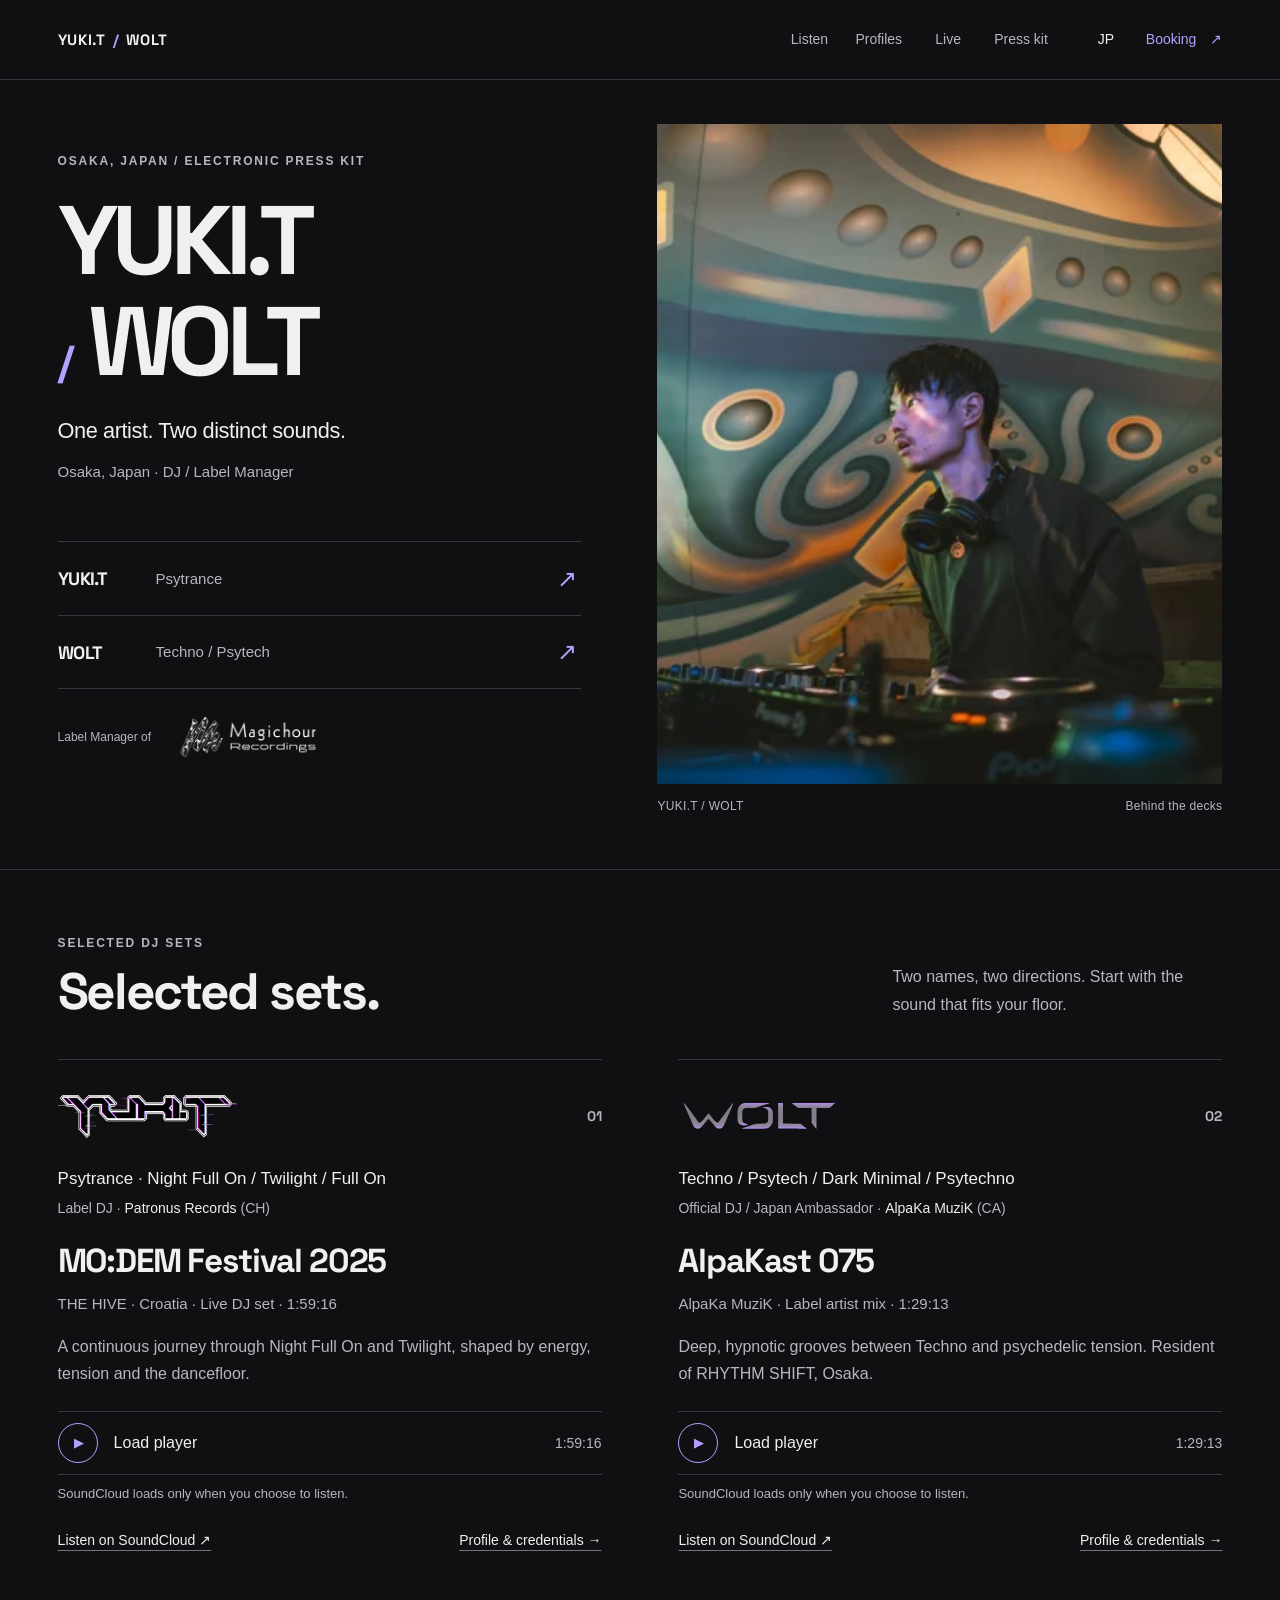
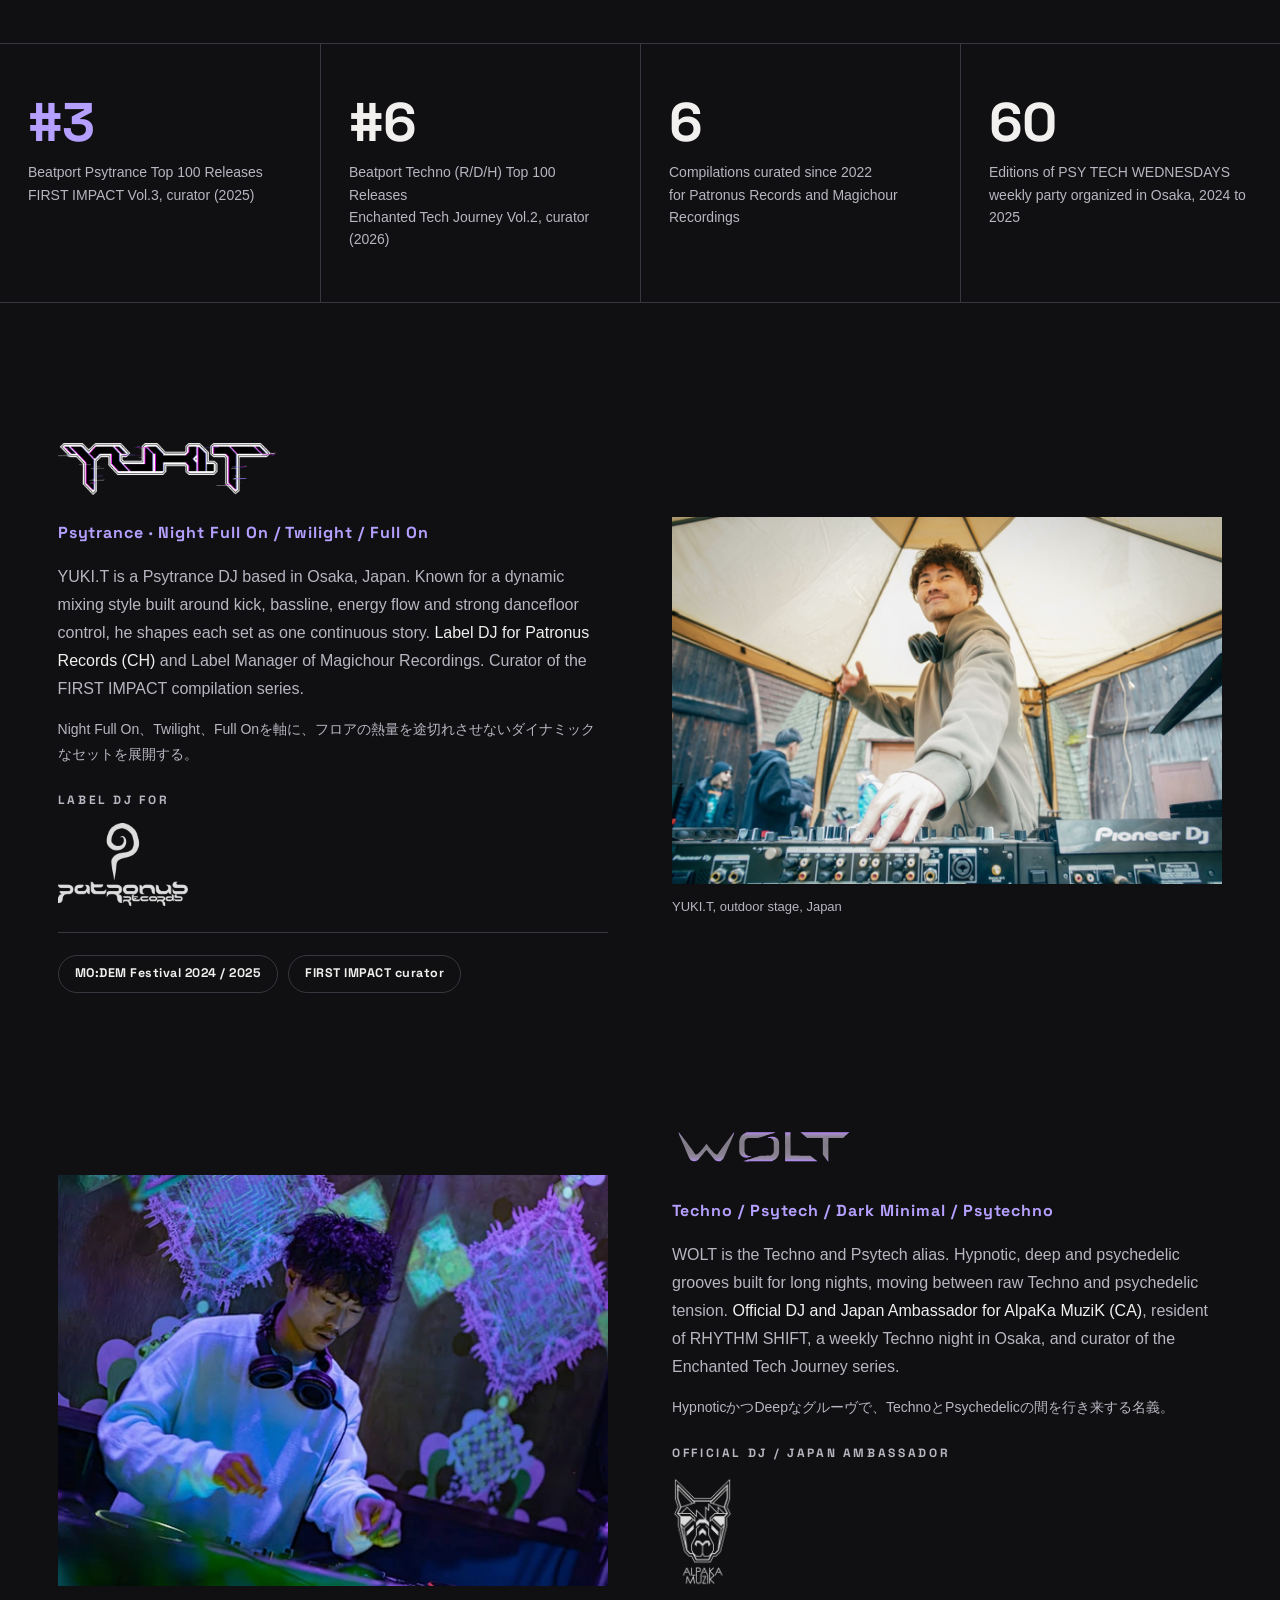
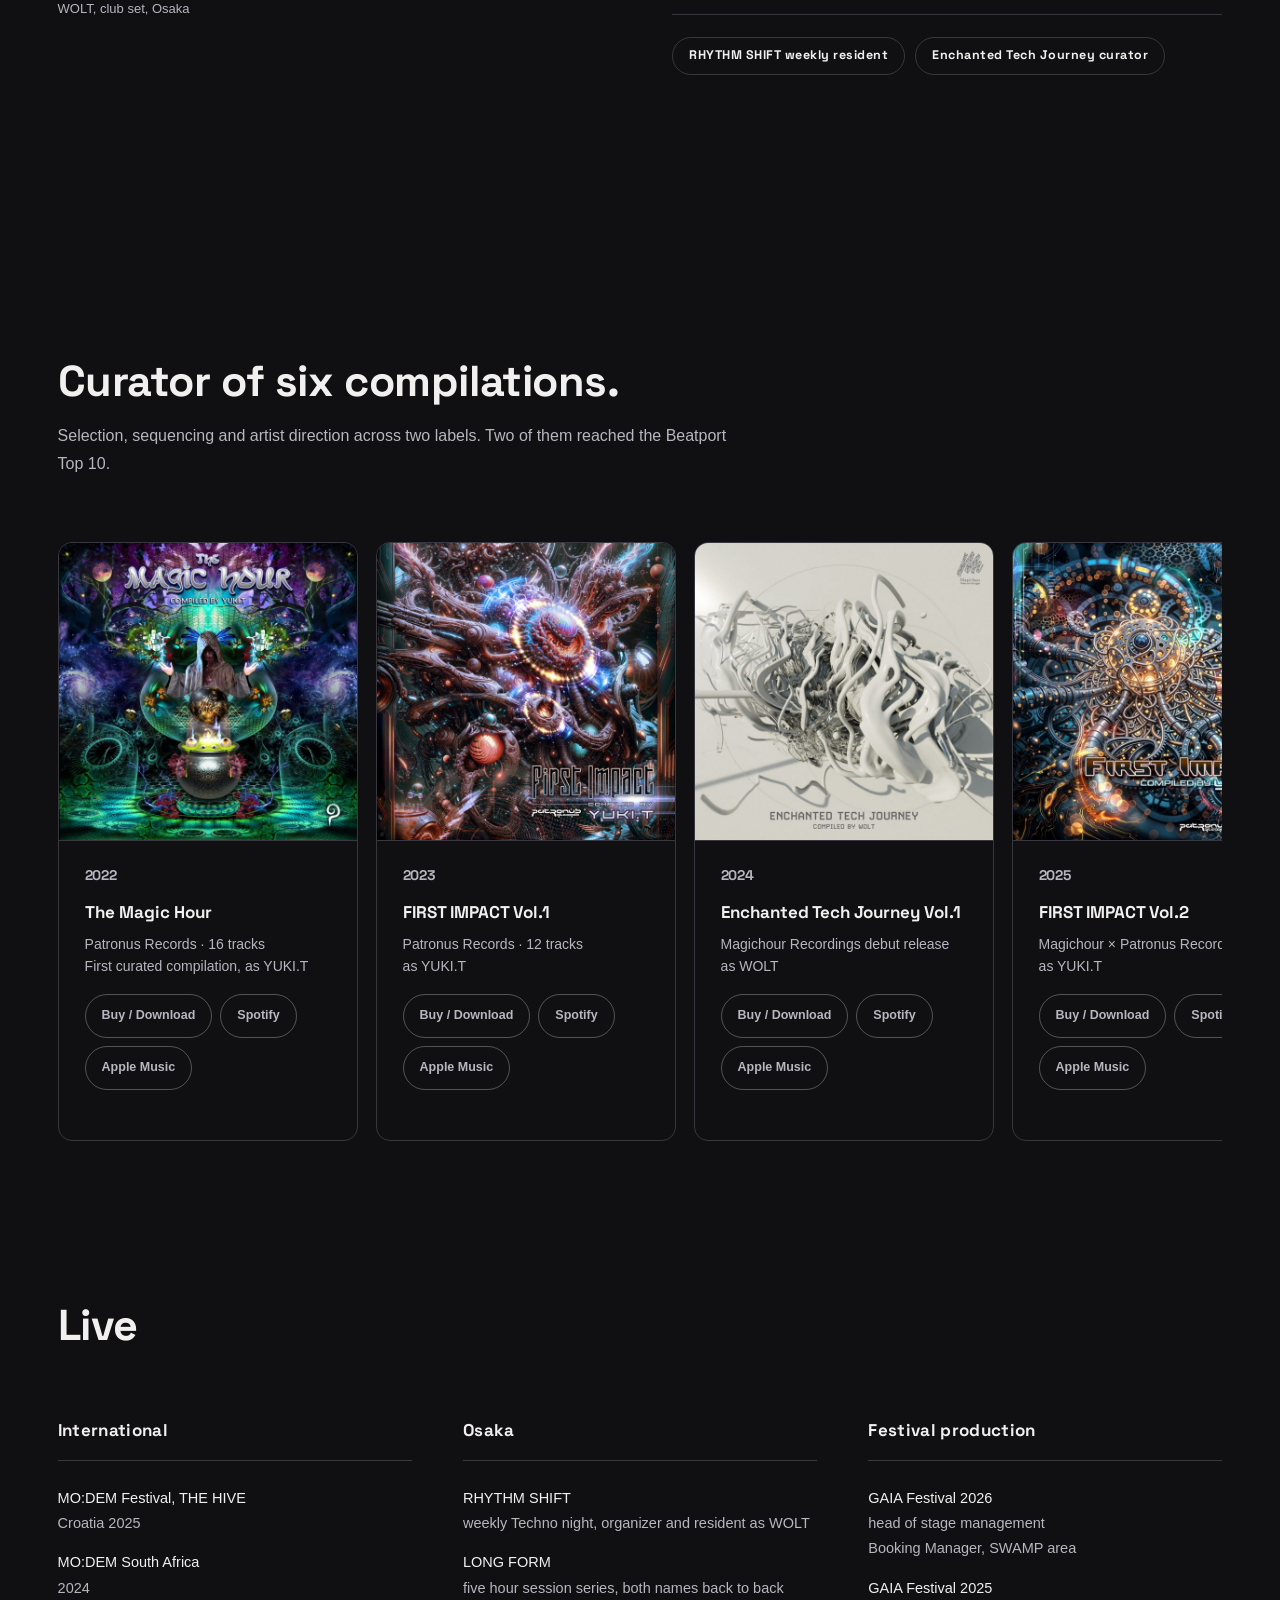
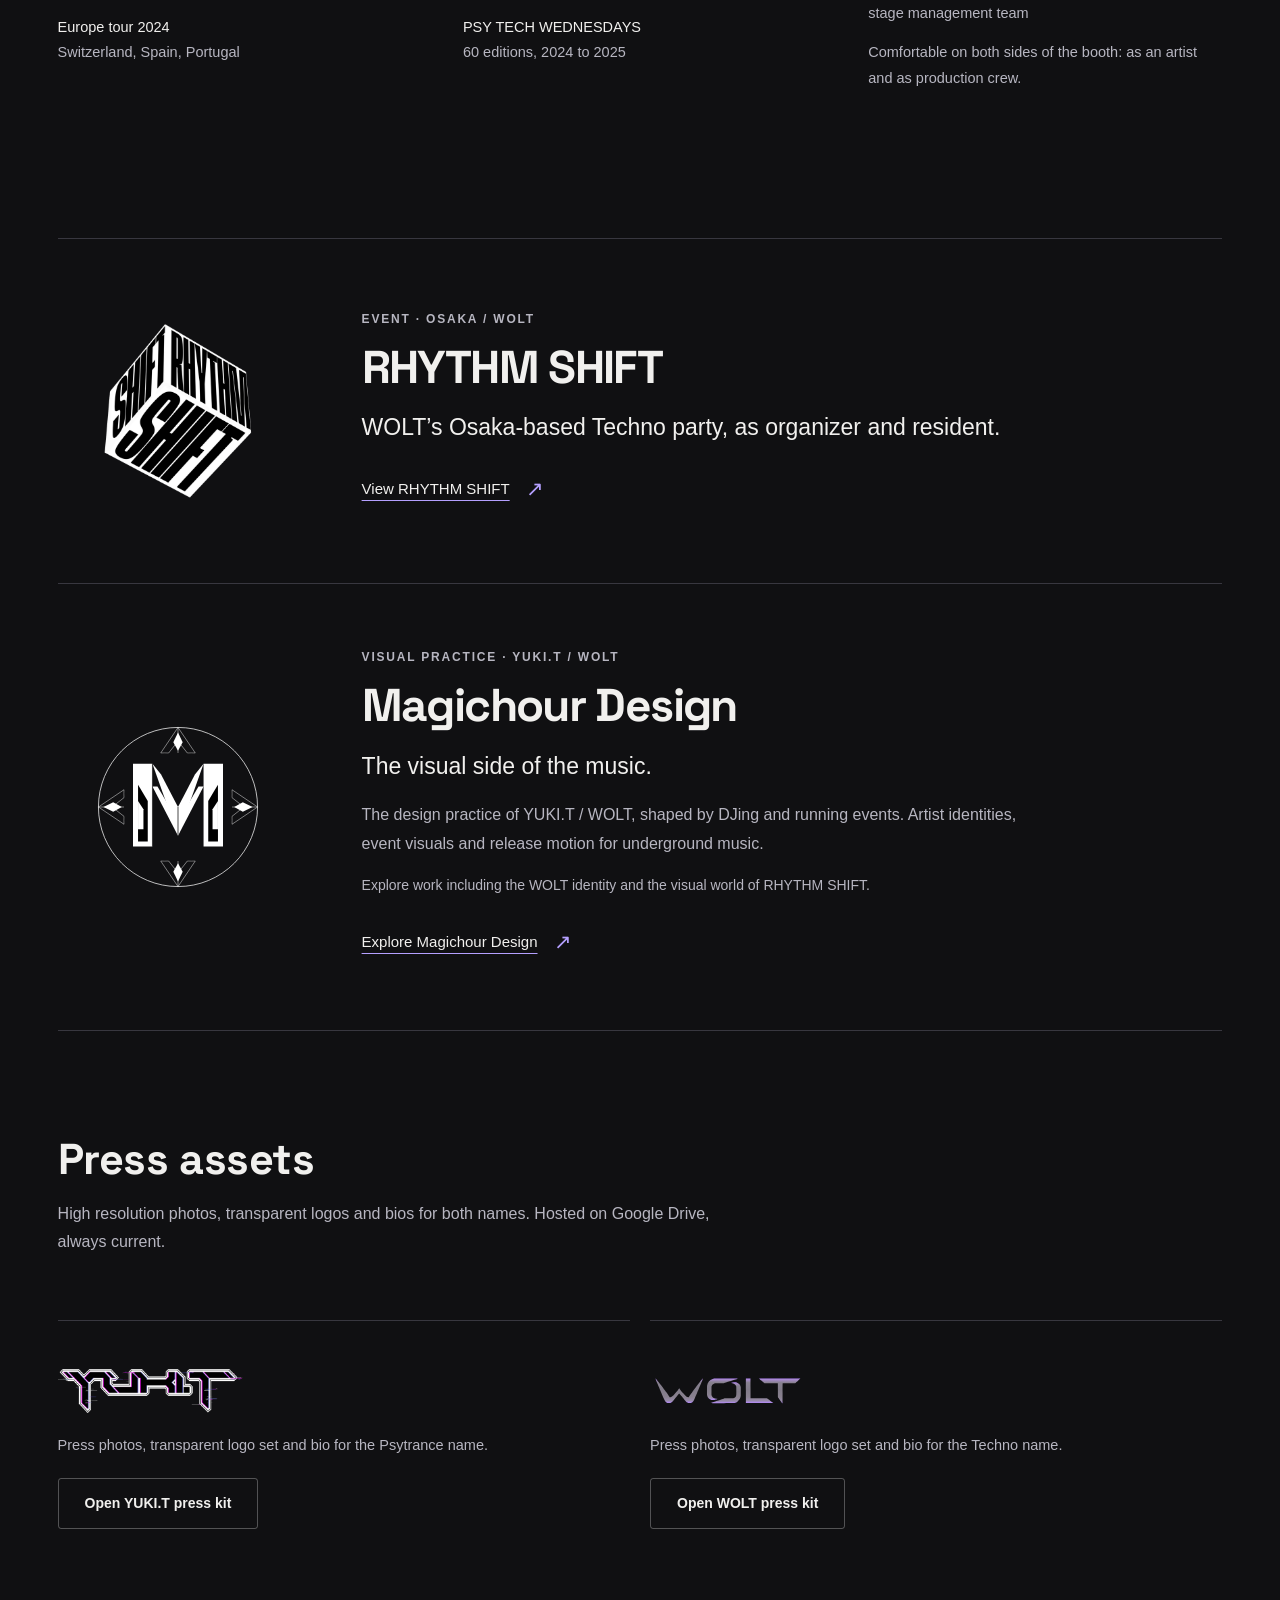
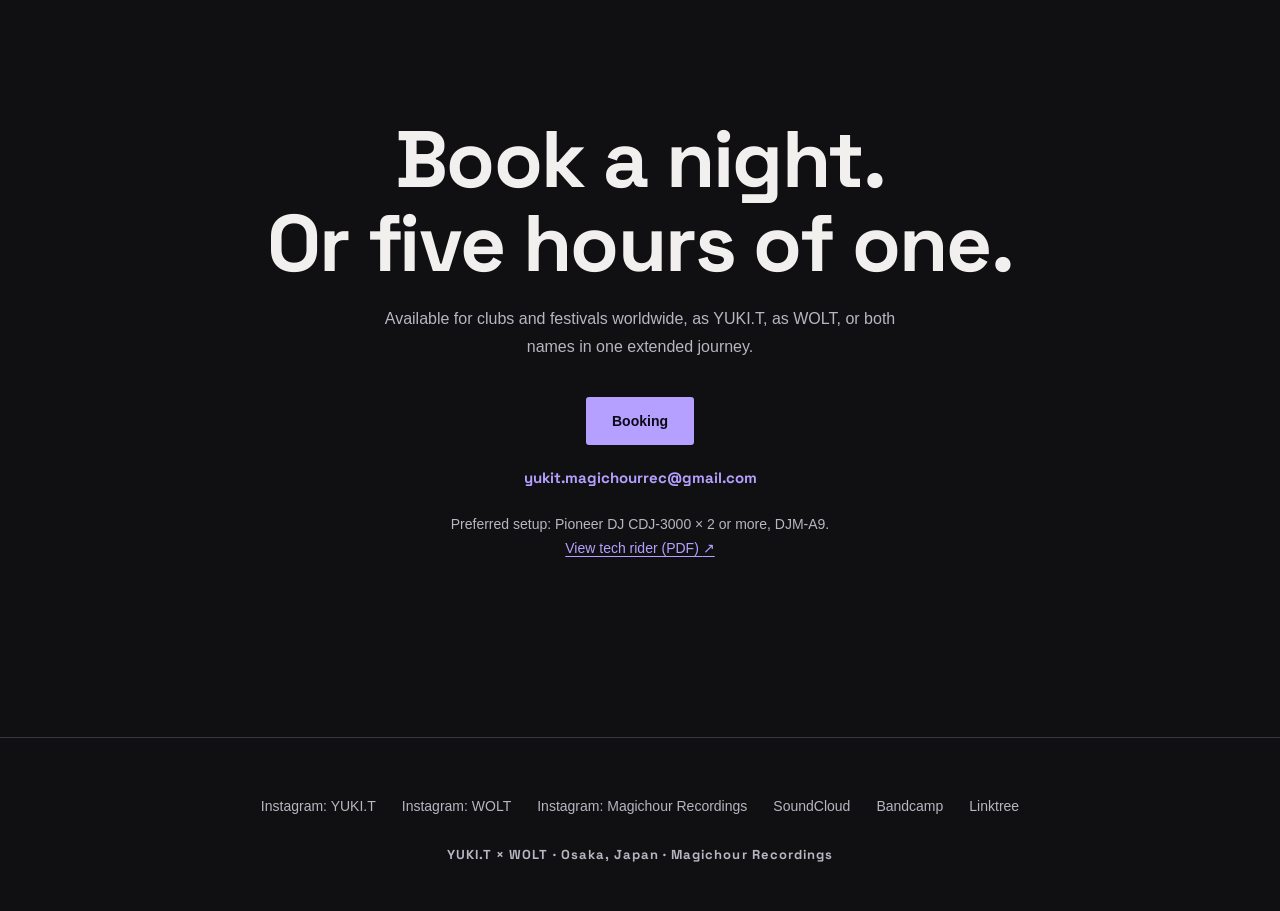
==== commit ec27940e: "Update EPK accessibility, assets and project sections" ====
--- a/index.html
+++ b/index.html
@@ -3,6 +3,8 @@
 <head>
 <meta charset="UTF-8">
 <meta name="viewport" content="width=device-width, initial-scale=1.0">
+<link rel="icon" type="image/svg+xml" href="favicon.svg">
+<link rel="apple-touch-icon" sizes="180x180" href="apple-touch-icon.png">
 <title>YUKI.T × WOLT | Press Kit | Psytrance / Techno DJ, Osaka Japan</title>
 <meta name="description" content="Official press kit of YUKI.T and WOLT. Psytrance and Techno DJ based in Osaka, Japan. Beatport Top 10 curator on both names. Label Manager of Magichour Recordings.">
 <meta name="referrer" content="strict-origin-when-cross-origin">
@@ -332,27 +334,6 @@
   .live-col li { padding: 7px 0; color: var(--text-dim); font-size: 14.5px; }
   .live-col li strong { color: var(--text); font-weight: 500; }
 
-  /* ---- rhythm shift callout ---- */
-  .shift-callout {
-    margin-top: clamp(32px, 4.5vw, 48px);
-    padding: clamp(26px, 3vw, 34px) clamp(28px, 3.5vw, 40px);
-    border: 1px solid var(--line);
-    border-radius: var(--radius);
-    background: linear-gradient(160deg, var(--bg-raised), var(--bg) 70%);
-    display: flex; flex-wrap: wrap; align-items: center; justify-content: space-between; gap: 20px;
-  }
-  .shift-callout-main { display: flex; align-items: center; gap: 20px; flex: 1 1 auto; min-width: 0; }
-  .shift-callout-logo { height: clamp(72px, 9vw, 140px); width: auto; max-width: 100%; object-fit: contain; flex-shrink: 0; display: block; }
-  .shift-callout-eyebrow {
-    font-family: var(--font-display); font-size: 10.5px; font-weight: 500;
-    letter-spacing: .22em; text-transform: uppercase;
-    color: var(--accent);
-    margin-bottom: 8px;
-  }
-  .shift-callout-text { max-width: 46em; }
-  .shift-callout-text p { color: var(--text-dim); font-size: 14.5px; }
-  .shift-callout .btn { min-height: 44px; flex-shrink: 0; }
-
   /* ---- press assets ---- */
   .kit-grid {
     display: grid;
@@ -388,6 +369,7 @@
   }
   .booking-mail a { color: var(--accent); }
   .booking-rider { margin-top: 28px; font-size: 13.5px; color: var(--text-dim); }
+  .booking-rider a { color: var(--accent); text-decoration: underline; text-underline-offset: 3px; white-space: nowrap; }
 
   /* =========== FOOTER =========== */
   footer { border-top: 1px solid var(--line); padding: 56px 0 44px; }
@@ -398,6 +380,7 @@
   }
   .footer-links a { transition: color .25s; }
   .footer-links a:hover { color: var(--accent); }
+  @media (max-width: 767px) { .footer-links a { display: inline-flex; align-items: center; min-height: 44px; } }
   .footer-note {
     text-align: center;
     font-family: var(--font-display);
@@ -430,9 +413,6 @@
     .live-grid { grid-template-columns: 1fr; }
     .kit-grid { grid-template-columns: 1fr; }
     .rail-card { flex-basis: 260px; }
-    .shift-callout { flex-direction: column; align-items: flex-start; }
-    .shift-callout-main { flex-direction: column; align-items: flex-start; }
-    .shift-callout-logo { height: clamp(64px, 22vw, 96px); }
   }
 
   /* =========== REDUCED MOTION =========== */
@@ -463,25 +443,25 @@
       <h1><span>YUKI.T</span><span class="second-name"><i aria-hidden="true">/</i> WOLT</span></h1>
       <p class="hero-intro">One artist. Two distinct sounds.</p><p class="hero-location">Osaka, Japan · DJ / Label Manager</p></div>
       <figure class="hero-image"><picture><source media="(min-width:768px)" srcset="assets/hero-portrait-640.webp 640w, assets/hero-portrait-960.webp 960w" sizes="45vw"><img src="assets/hero-1100.webp" srcset="assets/hero-640.webp 640w, assets/hero-1100.webp 1100w" sizes="(max-width:767px) 100vw, 50vw" alt="YUKI.T / WOLT behind the decks" fetchpriority="high" width="1100" height="733"></picture><figcaption><span>YUKI.T / WOLT</span><span>Behind the decks</span></figcaption></figure>
-      <div class="hero-routes"><a class="alias-route" href="#set-yukit" aria-label="YUKI.T · Listen"><strong>YUKI.T</strong><span class="genre-key">Psytrance</span><b aria-hidden="true">↗</b></a>
-      <a class="alias-route" href="#set-wolt" aria-label="WOLT · Listen"><strong>WOLT</strong><span class="genre-key">Techno / Psytech</span><b aria-hidden="true">↗</b></a>
-      <div class="hero-credit"><p>Label Manager of</p><img src="assets/logo-magichour-lossless.webp" alt="Magichour Recordings" width="3000" height="888"></div></div>
+      <div class="hero-routes"><a class="alias-route" href="#set-yukit" aria-label="YUKI.T · Listen"><strong>YUKI.T</strong><span>Psytrance</span><b aria-hidden="true">↗</b></a>
+      <a class="alias-route" href="#set-wolt" aria-label="WOLT · Listen"><strong>WOLT</strong><span>Techno / Psytech</span><b aria-hidden="true">↗</b></a>
+      <div class="hero-credit"><p>Label Manager of</p><img src="assets/logo-magichour-320.webp" alt="Magichour Recordings" width="3000" height="888"></div></div>
     </header>
 <section class="featured-sets" id="music" aria-labelledby="sets-title"><div class="wrap">
       <div class="sets-heading"><div><p class="eyebrow">Selected DJ sets</p><h2 id="sets-title">Selected sets.</h2></div><p>Two names, two directions. Start with the sound that fits your floor.</p></div>
       <div class="set-grid"><article class="set-card" id="set-yukit" aria-label="YUKI.T">
       <div class="set-identity"><img class="set-logo" src="assets/logo-yukit.png" alt="YUKI.T" loading="lazy" width="560" height="133"><span class="set-number" aria-hidden="true">01</span></div>
-      <p class="set-genre"><span class="genre-key">Psytrance</span> · Night Full On / Twilight / Full On</p>
+      <p class="set-genre">Psytrance · Night Full On / Twilight / Full On</p>
       <p class="set-label">Label DJ · <strong>Patronus Records</strong> (CH)</p>
-      <h3>MoDem Festival 2025</h3><p class="set-context">THE HIVE · Croatia · Live DJ set · <span class="duration">1:59:16</span></p>
+      <h3>MO:DEM Festival 2025</h3><p class="set-context">THE HIVE · Croatia · Live DJ set · <span class="duration">1:59:16</span></p>
       <p class="set-description">A continuous journey through Night Full On and Twilight, shaped by energy, tension and the dancefloor.</p>
-      <div class="set-actions"><button class="player-load" type="button" hidden aria-controls="player-yukit" aria-expanded="false" data-player="https://w.soundcloud.com/player/?url=https%3A%2F%2Fsoundcloud.com%2Fmo_dem%2Fyuki-t-the-hive-modem-festival%3Fin%3Dyuki_t%2Fsets%2Fmix_playlist&amp;color=%239d7bff&amp;auto_play=false&amp;hide_related=true&amp;show_comments=false&amp;show_teaser=false" data-title="YUKI.T — MoDem Festival 2025" data-loading="Opening SoundCloud…" data-loaded="Close player" data-fallback="Player unavailable? Use the direct SoundCloud link below." data-ready="Press play in the player. If it does not work, open SoundCloud below.">
+      <div class="set-actions"><button class="player-load" type="button" hidden aria-controls="player-yukit" aria-expanded="false" data-player="https://w.soundcloud.com/player/?url=https%3A%2F%2Fsoundcloud.com%2Fmo_dem%2Fyuki-t-the-hive-modem-festival%3Fin%3Dyuki_t%2Fsets%2Fmix_playlist&amp;color=%239d7bff&amp;auto_play=false&amp;hide_related=true&amp;show_comments=false&amp;show_teaser=false" data-title="YUKI.T — MO:DEM Festival 2025" data-loading="Opening SoundCloud…" data-loaded="Close player" data-fallback="Player unavailable? Use the direct SoundCloud link below." data-ready="Press play in the player. If it does not work, open SoundCloud below.">
         <span class="play-symbol" aria-hidden="true">▶</span><span data-button-text>Load player</span><span class="duration">1:59:16</span>
       </button><p class="player-note">SoundCloud loads only when you choose to listen.</p><div class="player-slot" id="player-yukit"></div><p class="player-status" role="status"></p>
       <div class="set-links"><a href="https://soundcloud.com/mo_dem/yuki-t-the-hive-modem-festival" target="_blank" rel="noopener noreferrer" aria-label="YUKI.T — Listen on SoundCloud ↗">Listen on SoundCloud ↗</a><a href="#yukit">Profile & credentials →</a></div></div>
     </article><article class="set-card" id="set-wolt" aria-label="WOLT">
       <div class="set-identity"><img class="set-logo" src="assets/logo-wolt-epk.svg" alt="WOLT" loading="lazy" width="560" height="158"><span class="set-number" aria-hidden="true">02</span></div>
-      <p class="set-genre"><span class="genre-key">Techno / Psytech</span> / Dark Minimal / Psytechno</p>
+      <p class="set-genre">Techno / Psytech / Dark Minimal / Psytechno</p>
       <p class="set-label">Official DJ / Japan Ambassador · <strong>AlpaKa MuziK</strong> (CA)</p>
       <h3>AlpaKast 075</h3><p class="set-context">AlpaKa MuziK · Label artist mix · <span class="duration">1:29:13</span></p>
       <p class="set-description">Deep, hypnotic grooves between Techno and psychedelic tension. Resident of RHYTHM SHIFT, Osaka.</p>
@@ -497,7 +477,7 @@
   <div class="stats-grid">
     <div class="stat is-accent reveal" style="--i:0">
       <p class="stat-num">#3</p>
-      <p class="stat-label">Beatport Psytrance Top 100 Releases<br>FIRST IMPACT vol.3, curator (2025)</p>
+      <p class="stat-label">Beatport Psytrance Top 100 Releases<br>FIRST IMPACT Vol.3, curator (2025)</p>
     </div>
     <div class="stat reveal" style="--i:1">
       <p class="stat-num">#6</p>
@@ -520,9 +500,9 @@
     <article class="persona">
       <div class="persona-copy reveal">
         <img class="persona-logo" src="assets/logo-yukit.png" alt="YUKI.T logo" width="560" height="133" loading="lazy">
-        <p class="persona-genre"><span class="genre-key">Psytrance</span> · Night Full On / Twilight / Full On</p>
+        <p class="persona-genre">Psytrance · Night Full On / Twilight / Full On</p>
         <p class="persona-bio">YUKI.T is a Psytrance DJ based in Osaka, Japan. Known for a dynamic mixing style built around kick, bassline, energy flow and strong dancefloor control, he shapes each set as one continuous story. <strong>Label DJ for Patronus Records (CH)</strong> and Label Manager of Magichour Recordings. Curator of the FIRST IMPACT compilation series.</p>
-        <p class="persona-bio-jp">Night Full On、Twilight、Full Onを軸に、フロアの熱量を途切れさせないダイナミックなセットを展開する。</p>
+        <p class="persona-bio-jp" lang="ja">Night Full On、Twilight、Full Onを軸に、フロアの熱量を途切れさせないダイナミックなセットを展開する。</p>
         <div class="label-affiliation is-patronus" role="group" aria-label="Label DJ for Patronus Records, Switzerland">
           <p class="affiliation-heading" aria-hidden="true">Label DJ for</p>
           <img src="assets/logo-patronus-white.png" alt="Patronus Records" loading="lazy" width="360" height="229">
@@ -540,17 +520,17 @@
 
     <article class="persona is-flip" id="wolt">
       <figure class="persona-photo reveal">
-        <img src="assets/WOLT_Photo_web.webp" alt="WOLT behind the decks under ultraviolet light" loading="lazy" width="2280" height="1704">
+        <img src="assets/WOLT_Photo_web-960.webp" srcset="assets/WOLT_Photo_web-560.webp 560w, assets/WOLT_Photo_web-960.webp 960w, assets/WOLT_Photo_web-1440.webp 1440w" sizes="(max-width: 767px) calc(100vw - 40px), (min-width: 1280px) 584px, calc((100vw - 48px - 5vw) / 2)" alt="WOLT behind the decks under ultraviolet light" loading="lazy" width="2280" height="1704">
         <figcaption>WOLT, club set, Osaka</figcaption>
       </figure>
       <div class="persona-copy reveal" style="--i:1">
         <img class="persona-logo" src="assets/logo-wolt-epk.svg" alt="WOLT logo" width="560" height="158" loading="lazy">
-        <p class="persona-genre"><span class="genre-key">Techno / Psytech</span> / Dark Minimal / Psytechno</p>
+        <p class="persona-genre">Techno / Psytech / Dark Minimal / Psytechno</p>
         <p class="persona-bio">WOLT is the Techno and Psytech alias. Hypnotic, deep and psychedelic grooves built for long nights, moving between raw Techno and psychedelic tension. <strong>Official DJ and Japan Ambassador for AlpaKa MuziK (CA)</strong>, resident of RHYTHM SHIFT, a weekly Techno night in Osaka, and curator of the Enchanted Tech Journey series.</p>
-        <p class="persona-bio-jp">HypnoticかつDeepなグルーヴで、TechnoとPsychedelicの間を行き来する名義。</p>
+        <p class="persona-bio-jp" lang="ja">HypnoticかつDeepなグルーヴで、TechnoとPsychedelicの間を行き来する名義。</p>
         <div class="label-affiliation is-alpaka" role="group" aria-label="Official DJ and Japan Ambassador for AlpaKa MuziK, Canada">
           <p class="affiliation-heading" aria-hidden="true">Official DJ / Japan Ambassador</p>
-          <img src="assets/logo-alpaka-white-trimmed.png" alt="AlpaKa MuziK" loading="lazy" width="567" height="1045">
+          <img src="assets/logo-alpaka-white-128.webp" alt="AlpaKa MuziK" loading="lazy" width="567" height="1045">
         </div>
         <div class="persona-facts">
           <span class="fact-pill">RHYTHM SHIFT weekly resident</span>
@@ -576,9 +556,9 @@
           <p class="rail-title">The Magic Hour</p>
           <p class="rail-sub">Patronus Records · 16 tracks<br>First curated compilation, as YUKI.T</p>
           <div class="rail-links">
-            <a href="https://patronusrecords.bandcamp.com/album/the-magic-hour" target="_blank" rel="noopener noreferrer">Buy / Download</a>
-            <a href="https://open.spotify.com/album/6g0xEy5mJAwf7e7TvhOk9n" target="_blank" rel="noopener noreferrer">Spotify</a>
-            <a href="https://music.apple.com/jp/album/the-magic-hour-compiled-by-by-dj-yuki-t/1735765924" target="_blank" rel="noopener noreferrer">Apple Music</a>
+            <a href="https://patronusrecords.bandcamp.com/album/the-magic-hour" target="_blank" rel="noopener noreferrer" aria-label="Buy / Download The Magic Hour on Bandcamp">Buy / Download</a>
+            <a href="https://open.spotify.com/album/6g0xEy5mJAwf7e7TvhOk9n" target="_blank" rel="noopener noreferrer" aria-label="Listen to The Magic Hour on Spotify">Spotify</a>
+            <a href="https://music.apple.com/jp/album/the-magic-hour-compiled-by-by-dj-yuki-t/1735765924" target="_blank" rel="noopener noreferrer" aria-label="Listen to The Magic Hour on Apple Music">Apple Music</a>
           </div>
         </div>
       </div>
@@ -589,9 +569,9 @@
           <p class="rail-title">FIRST IMPACT Vol.1</p>
           <p class="rail-sub">Patronus Records · 12 tracks<br>as YUKI.T</p>
           <div class="rail-links">
-            <a href="https://patronusrecords.bandcamp.com/album/first-impact" target="_blank" rel="noopener noreferrer">Buy / Download</a>
-            <a href="https://open.spotify.com/album/5bjxs8K05ZwikxhlXPN5so" target="_blank" rel="noopener noreferrer">Spotify</a>
-            <a href="https://music.apple.com/us/album/first-impact-compiled-by-yuki-t/1708035884" target="_blank" rel="noopener noreferrer">Apple Music</a>
+            <a href="https://patronusrecords.bandcamp.com/album/first-impact" target="_blank" rel="noopener noreferrer" aria-label="Buy / Download FIRST IMPACT Vol.1 on Bandcamp">Buy / Download</a>
+            <a href="https://open.spotify.com/album/5bjxs8K05ZwikxhlXPN5so" target="_blank" rel="noopener noreferrer" aria-label="Listen to FIRST IMPACT Vol.1 on Spotify">Spotify</a>
+            <a href="https://music.apple.com/us/album/first-impact-compiled-by-yuki-t/1708035884" target="_blank" rel="noopener noreferrer" aria-label="Listen to FIRST IMPACT Vol.1 on Apple Music">Apple Music</a>
           </div>
         </div>
       </div>
@@ -602,9 +582,9 @@
           <p class="rail-title">Enchanted Tech Journey Vol.1</p>
           <p class="rail-sub">Magichour Recordings debut release<br>as WOLT</p>
           <div class="rail-links">
-            <a href="https://magichourrecordings1.bandcamp.com/album/enchanted-tech-journey" target="_blank" rel="noopener noreferrer">Buy / Download</a>
-            <a href="https://open.spotify.com/album/3iDE2It9Pi19BOgnTLL5mP" target="_blank" rel="noopener noreferrer">Spotify</a>
-            <a href="https://music.apple.com/jp/album/enchanted-tech-journey/1797713641" target="_blank" rel="noopener noreferrer">Apple Music</a>
+            <a href="https://magichourrecordings1.bandcamp.com/album/enchanted-tech-journey" target="_blank" rel="noopener noreferrer" aria-label="Buy / Download Enchanted Tech Journey Vol.1 on Bandcamp">Buy / Download</a>
+            <a href="https://open.spotify.com/album/3iDE2It9Pi19BOgnTLL5mP" target="_blank" rel="noopener noreferrer" aria-label="Listen to Enchanted Tech Journey Vol.1 on Spotify">Spotify</a>
+            <a href="https://music.apple.com/jp/album/enchanted-tech-journey/1797713641" target="_blank" rel="noopener noreferrer" aria-label="Listen to Enchanted Tech Journey Vol.1 on Apple Music">Apple Music</a>
           </div>
         </div>
       </div>
@@ -615,22 +595,22 @@
           <p class="rail-title">FIRST IMPACT Vol.2</p>
           <p class="rail-sub">Magichour × Patronus Records<br>as YUKI.T</p>
           <div class="rail-links">
-            <a href="https://patronusrecords.bandcamp.com/album/first-impact-vol-2" target="_blank" rel="noopener noreferrer">Buy / Download</a>
-            <a href="https://open.spotify.com/album/2CbRNnBgHqfaC2L29tHZ9M" target="_blank" rel="noopener noreferrer">Spotify</a>
-            <a href="https://music.apple.com/jp/album/first-impact-vol-2/1799034191" target="_blank" rel="noopener noreferrer">Apple Music</a>
+            <a href="https://patronusrecords.bandcamp.com/album/first-impact-vol-2" target="_blank" rel="noopener noreferrer" aria-label="Buy / Download FIRST IMPACT Vol.2 on Bandcamp">Buy / Download</a>
+            <a href="https://open.spotify.com/album/2CbRNnBgHqfaC2L29tHZ9M" target="_blank" rel="noopener noreferrer" aria-label="Listen to FIRST IMPACT Vol.2 on Spotify">Spotify</a>
+            <a href="https://music.apple.com/jp/album/first-impact-vol-2/1799034191" target="_blank" rel="noopener noreferrer" aria-label="Listen to FIRST IMPACT Vol.2 on Apple Music">Apple Music</a>
           </div>
         </div>
       </div>
       <div class="rail-card is-hit">
-        <img class="rail-cover" src="assets/cover-fi3.jpg" alt="FIRST IMPACT vol.3 cover artwork" loading="lazy" width="640" height="640">
+        <img class="rail-cover" src="assets/cover-fi3.jpg" alt="FIRST IMPACT Vol.3 cover artwork" loading="lazy" width="640" height="640">
         <div class="rail-body">
           <p class="rail-year">2025</p>
-          <p class="rail-title">FIRST IMPACT vol.3</p>
+          <p class="rail-title">FIRST IMPACT Vol.3</p>
           <p class="rail-sub">Magichour Recordings<br>Beatport Psytrance Top 100, peak #3</p>
           <div class="rail-links">
-            <a href="https://magichourrecordings1.bandcamp.com/album/first-impact-vol-3" target="_blank" rel="noopener noreferrer">Buy / Download</a>
-            <a href="https://open.spotify.com/album/3z4AztadleroRqwLKBIJ5d" target="_blank" rel="noopener noreferrer">Spotify</a>
-            <a href="https://music.apple.com/jp/album/first-impact-vol-3/1849636779" target="_blank" rel="noopener noreferrer">Apple Music</a>
+            <a href="https://magichourrecordings1.bandcamp.com/album/first-impact-vol-3" target="_blank" rel="noopener noreferrer" aria-label="Buy / Download FIRST IMPACT Vol.3 on Bandcamp">Buy / Download</a>
+            <a href="https://open.spotify.com/album/3z4AztadleroRqwLKBIJ5d" target="_blank" rel="noopener noreferrer" aria-label="Listen to FIRST IMPACT Vol.3 on Spotify">Spotify</a>
+            <a href="https://music.apple.com/jp/album/first-impact-vol-3/1849636779" target="_blank" rel="noopener noreferrer" aria-label="Listen to FIRST IMPACT Vol.3 on Apple Music">Apple Music</a>
           </div>
         </div>
       </div>
@@ -641,9 +621,9 @@
           <p class="rail-title">Enchanted Tech Journey Vol.2</p>
           <p class="rail-sub">Magichour Recordings<br>Beatport Techno (R/D/H) Top 100, peak #6</p>
           <div class="rail-links">
-            <a href="https://magichourrecordings1.bandcamp.com/album/enchanted-tech-journey-vol-2" target="_blank" rel="noopener noreferrer">Buy / Download</a>
-            <a href="https://open.spotify.com/album/2QGjyKwOTkfdWiDv20rzzc" target="_blank" rel="noopener noreferrer">Spotify</a>
-            <a href="https://music.apple.com/jp/album/enchanted-tech-journey-vol-2/1880683133" target="_blank" rel="noopener noreferrer">Apple Music</a>
+            <a href="https://magichourrecordings1.bandcamp.com/album/enchanted-tech-journey-vol-2" target="_blank" rel="noopener noreferrer" aria-label="Buy / Download Enchanted Tech Journey Vol.2 on Bandcamp">Buy / Download</a>
+            <a href="https://open.spotify.com/album/2QGjyKwOTkfdWiDv20rzzc" target="_blank" rel="noopener noreferrer" aria-label="Listen to Enchanted Tech Journey Vol.2 on Spotify">Spotify</a>
+            <a href="https://music.apple.com/jp/album/enchanted-tech-journey-vol-2/1880683133" target="_blank" rel="noopener noreferrer" aria-label="Listen to Enchanted Tech Journey Vol.2 on Apple Music">Apple Music</a>
           </div>
         </div>
       </div>
@@ -683,28 +663,31 @@
         </ul>
       </div>
     </div>
-    <div class="shift-callout reveal">
-      <div class="shift-callout-main">
-        <img class="shift-callout-logo" src="assets/rhythm-shift-logo.png" alt="" loading="lazy" width="1080" height="1350">
-        <div class="shift-callout-text">
-          <p class="shift-callout-eyebrow">RHYTHM SHIFT</p>
-          <p>WOLT&rsquo;s Osaka-based Techno party, as organizer and resident.</p>
-        </div>
-      </div>
-      <a class="btn btn-ghost" href="https://rhythm-shift-osaka.pages.dev/" target="_blank" rel="noopener noreferrer">View RHYTHM SHIFT</a>
-    </div>
+
   </div>
 </section>
 
+<section class="design-practice rhythm-practice" id="rhythm-shift" aria-labelledby="rhythm-shift-title"><div class="wrap">
+      <div class="design-practice-inner">
+        <a class="design-mark rhythm-mark" href="https://rhythm-shift-osaka.pages.dev/" target="_blank" rel="noopener noreferrer" aria-label="RHYTHM SHIFT — website (new tab)">
+          <img src="assets/rhythm-shift-logo-512.webp" alt="RHYTHM SHIFT" width="512" height="640" loading="lazy">
+        </a>
+        <div class="design-copy"><p class="eyebrow">EVENT · OSAKA / WOLT</p>
+          <h2 id="rhythm-shift-title">RHYTHM SHIFT</h2><p class="design-lead">WOLT&rsquo;s Osaka-based Techno party, as organizer and resident.</p>
+          <a class="design-visit" href="https://rhythm-shift-osaka.pages.dev/" target="_blank" rel="noopener noreferrer" aria-label="View RHYTHM SHIFT — new tab"><span class="design-visit-label">View RHYTHM SHIFT</span><span aria-hidden="true">↗</span></a>
+        </div>
+      </div>
+    </div></section>
+
 <section class="design-practice" id="design" aria-labelledby="design-title"><div class="wrap">
       <div class="design-practice-inner">
-        <a class="design-mark" href="https://magichour-design.takeda-y1112.workers.dev/" target="_blank" rel="noopener noreferrer" aria-label="Magichour Design — website (new tab)">
+        <a class="design-mark" href="https://magichour-design-2026.pages.dev/" target="_blank" rel="noopener noreferrer" aria-label="Magichour Design — website (new tab)">
           <img src="assets/logo-magichour-design.svg" alt="Magichour Design" width="1080" height="1080" loading="lazy">
         </a>
         <div class="design-copy"><p class="eyebrow">Visual practice · YUKI.T / WOLT</p>
           <h2 id="design-title">Magichour Design</h2><p class="design-lead">The visual side of the music.</p>
           <p class="design-description">The design practice of YUKI.T / WOLT, shaped by DJing and running events. Artist identities, event visuals and release motion for underground music.</p><p class="design-proof">Explore work including the WOLT identity and the visual world of RHYTHM SHIFT.</p>
-          <a class="design-visit" href="https://magichour-design.takeda-y1112.workers.dev/" target="_blank" rel="noopener noreferrer" aria-label="Explore Magichour Design — new tab"><span class="design-visit-label">Explore Magichour Design</span><span aria-hidden="true">↗</span></a>
+          <a class="design-visit" href="https://magichour-design-2026.pages.dev/" target="_blank" rel="noopener noreferrer" aria-label="Explore Magichour Design — new tab"><span class="design-visit-label">Explore Magichour Design</span><span aria-hidden="true">↗</span></a>
         </div>
       </div>
     </div></section>
@@ -738,7 +721,7 @@
       <p>Available for clubs and festivals worldwide, as YUKI.T, as WOLT, or both names in one extended journey.</p>
       <a class="btn btn-primary" href="mailto:yukit.magichourrec@gmail.com?subject=Booking%20inquiry%20YUKI.T%20%2F%20WOLT">Booking</a>
       <span class="booking-mail"><a href="mailto:yukit.magichourrec@gmail.com">yukit.magichourrec@gmail.com</a></span>
-      <p class="booking-rider">Preferred setup: Pioneer DJ CDJ-3000 × 2 or more, DJM-A9. Full tech rider on request.</p>
+      <p class="booking-rider">Preferred setup: Pioneer DJ CDJ-3000 × 2 or more, DJM-A9. <a href="https://drive.google.com/file/d/1v13gvBV4OplAFc9QI2pSCtie3MJVAzie/view" target="_blank" rel="noopener noreferrer" aria-label="View tech rider (PDF) (opens in a new tab)">View tech rider (PDF) <span aria-hidden="true">↗</span></a></p>
     </div>
   </div>
 </section>
--- a/prototype.css
+++ b/prototype.css
@@ -1,11 +1,10 @@
-@font-face{font-family:'Space Grotesk';font-style:normal;font-weight:700;font-display:swap;src:url('assets/space-grotesk-700.ttf') format('truetype')}
-:root{--bg:#101012;--bg-raised:#101012;--text:#f4f3f0;--text-dim:#d2d1da;--accent:#b5a0ff;--line:#38373f;--font-display:'Space Grotesk',Arial,sans-serif;--font-body:-apple-system,BlinkMacSystemFont,'Hiragino Kaku Gothic ProN','Yu Gothic',Meiryo,sans-serif;--page-gutter:clamp(20px,4.5vw,72px);--ink:#16141c}
+@font-face{font-family:'Space Grotesk';font-style:normal;font-weight:700;font-display:swap;src:url('assets/space-grotesk-700.woff2') format('woff2'),url('assets/space-grotesk-700.ttf') format('truetype')}
+:root{--bg:#101012;--bg-raised:#101012;--text:#f1f0ee;--text-dim:#b7b6c1;--accent:#b5a0ff;--line:#38373f;--font-display:'Space Grotesk',Arial,sans-serif;--font-body:-apple-system,BlinkMacSystemFont,'Hiragino Kaku Gothic ProN','Yu Gothic',Meiryo,sans-serif;--page-gutter:clamp(20px,4.5vw,72px)}
 html{scroll-behavior:auto;scroll-padding-top:112px}
-body{overflow-x:visible;font-size:16px;line-height:1.75;line-break:strict}
+body{overflow-x:visible;font-size:16px;line-height:1.75}
 button{font:inherit;cursor:pointer}
 a,button{touch-action:manipulation}
 a:focus-visible,button:focus-visible,summary:focus-visible{outline:3px solid var(--accent);outline-offset:5px}
-.player-load:focus-visible,.btn-primary:focus-visible{outline:3px solid #f7f6f8;outline-offset:4px}
 button:disabled{cursor:default}
 .wrap{max-width:1440px;padding-inline:var(--page-gutter)}
 .grain{display:none}
@@ -23,89 +22,77 @@
 .epk-book:hover{text-decoration:underline;text-underline-offset:5px}
 .editorial-hero{max-width:1600px;margin:0 auto;padding:44px var(--page-gutter) 52px;display:grid;grid-template-columns:minmax(0,1fr) minmax(0,1.08fr);column-gap:clamp(36px,6vw,100px);row-gap:28px}
 .hero-copy{align-self:center}
-.eyebrow{font-size:13px;font-weight:600;letter-spacing:.14em;text-transform:uppercase;color:#c4c3cc;line-height:1.5}
+.eyebrow{font-size:12px;font-weight:600;letter-spacing:.15em;text-transform:uppercase;color:var(--text-dim);line-height:1.5}
 .hero-copy h1{font:700 clamp(66px,7.6vw,118px)/.94 var(--font-display);letter-spacing:-.065em;margin:25px 0 28px}
 .hero-copy h1 span{display:block}
 .hero-copy h1 .second-name{margin-top:9px;display:flex;align-items:baseline;gap:14px}
 .hero-copy h1 i{font-size:.43em;font-style:normal;color:var(--accent);font-weight:400;letter-spacing:0}
 .hero-intro{font-size:clamp(19px,1.7vw,24px);font-weight:500;line-height:1.45;letter-spacing:-.02em;max-width:24em}
-.hero-location{margin-top:12px;font-size:16px;color:var(--text-dim)}
+.hero-location{margin-top:12px;font-size:15px;color:var(--text-dim)}
 .hero-image{margin:0;min-width:0;display:flex;flex-direction:column;grid-column:2;grid-row:1 / 3}
 .hero-image picture{display:block;flex:1;min-height:0;height:clamp(540px,43vw,660px);max-height:660px;overflow:hidden}
 .hero-image img{width:100%;height:100%;object-fit:cover;object-position:65% 50%;aspect-ratio:4/5}
-.hero-image figcaption{padding-top:12px;display:flex;justify-content:space-between;gap:12px;font-size:13px;color:var(--text-dim);letter-spacing:.025em}
+.hero-image figcaption{padding-top:12px;display:flex;justify-content:space-between;font-size:12px;color:var(--text-dim);letter-spacing:.025em}
 .hero-routes{align-self:start;grid-column:1;min-width:0}
-.alias-route{border-top:1px solid var(--line);display:grid;grid-template-columns:auto auto minmax(24px,1fr);align-items:center;column-gap:16px;min-height:84px;padding:16px 0}
+.alias-route{border-top:1px solid var(--line);display:grid;grid-template-columns:84px 1fr 24px;align-items:center;column-gap:14px;min-height:74px;padding:13px 0}
 .alias-route:last-of-type{border-bottom:1px solid var(--line)}
-.alias-route strong{font:700 24px/1 var(--font-display);letter-spacing:-.03em}
-.alias-route b{justify-self:end;color:var(--accent);font-size:24px;font-weight:400;transition:transform .18s}
+.alias-route strong{font:700 18px var(--font-display);letter-spacing:-.03em}
+.alias-route span{font-size:15px;color:var(--text-dim)}
+.alias-route b{color:var(--accent);font-size:24px;font-weight:400;transition:transform .18s}
 .alias-route:hover b{transform:translateX(4px)}
-.genre-key{display:inline-block;width:max-content;max-width:100%;vertical-align:middle;background:var(--accent);color:var(--ink);border-radius:3px;padding:7px 11px;font-family:var(--font-display);font-size:14px;font-weight:700;letter-spacing:.02em;line-height:1.2}
-.alias-route .genre-key{justify-self:start}
-.alias-route:hover .genre-key{background:#c9baff}
+.alias-route:hover span{color:var(--text)}
 .hero-credit{display:flex;align-items:center;gap:20px;margin-top:25px}
-.hero-credit p{font-size:14px;line-height:1.5;color:var(--text-dim);max-width:140px}
+.hero-credit p{font-size:12px;line-height:1.5;color:var(--text-dim);max-width:120px}
 .hero-credit img{width:154px;height:auto}
 .featured-sets{padding:64px 0 80px;border-block:1px solid var(--line);background:var(--bg)}
 .sets-heading{display:flex;justify-content:space-between;align-items:end;gap:32px;margin-bottom:40px}
 .sets-heading h2{font:700 clamp(32px,4vw,56px)/1.05 var(--font-display);letter-spacing:-.045em;margin-top:13px}
-.sets-heading>p{max-width:22em;color:var(--text-dim);font-size:17px;line-height:1.65}
+.sets-heading>p{max-width:330px;color:var(--text-dim);font-size:16px}
 .set-grid{display:grid;grid-template-columns:minmax(0,1fr) minmax(0,1fr);gap:clamp(36px,6vw,90px)}
 .set-card{min-width:0;scroll-margin-top:112px;display:flex;flex-direction:column;border-top:1px solid var(--line);padding-top:24px}
 .set-identity{display:flex;align-items:center;justify-content:space-between;gap:20px;min-height:65px}
 .set-logo{max-width:180px;width:auto;max-height:46px;object-fit:contain}
 .set-number{font:700 14px var(--font-display);color:var(--text-dim)}
-.set-genre,.persona-genre{font-size:16px;font-weight:500;letter-spacing:0;color:var(--text-dim);line-height:1.65;text-wrap:pretty}
-.set-genre{margin:18px 0 8px}
-.persona-genre{margin-bottom:18px}
-.set-genre .genre-key,.persona-genre .genre-key{margin-right:8px}
-.set-label{font-size:15px;color:var(--text-dim);margin-bottom:22px;line-height:1.6}
+.set-genre{font-size:17px;color:var(--text);margin:16px 0 4px;line-height:1.6}
+.set-label{font-size:14px;color:var(--text-dim);margin-bottom:22px}
 .set-label strong{font-weight:500;color:var(--text)}
 .set-card h3{font:700 clamp(25px,2.6vw,36px)/1.16 var(--font-display);letter-spacing:-.035em;margin-bottom:10px}
-.set-context{font-size:16px;color:var(--text-dim);line-height:1.7}
-.set-description{font-size:17px;line-height:1.75;margin-top:16px;color:var(--text-dim);max-width:40em}
+.set-context{font-size:15px;color:var(--text-dim);line-height:1.7}
+.set-description{font-size:16px;line-height:1.7;margin-top:16px;color:var(--text-dim);max-width:40em}
 .set-actions{margin-top:auto;padding-top:24px}
-.player-load{display:flex;align-items:center;width:100%;min-height:56px;gap:14px;padding:10px 16px 10px 10px;border:0;border-radius:4px;color:var(--ink);background:var(--accent);text-align:left;font-weight:700;font-size:16px}
-.play-symbol{color:var(--accent);background:var(--ink);border-radius:50%;width:44px;height:44px;display:grid;place-items:center;flex-shrink:0;font-size:14px;padding-left:2px}
-.player-load:hover{background:#c9baff}
-.player-load[aria-expanded=true]{background:transparent;color:var(--text);box-shadow:inset 0 0 0 1.5px var(--accent)}
-.player-load[aria-expanded=true] .play-symbol{background:transparent;color:var(--accent);box-shadow:inset 0 0 0 1.5px var(--accent)}
-.player-load[aria-expanded=true] .duration{color:var(--text-dim)}
+.player-load{display:flex;align-items:center;width:100%;min-height:64px;gap:16px;padding:10px 0;border:0;border-block:1px solid var(--line);color:var(--text);background:transparent;text-align:left}
+.play-symbol{color:var(--accent);border:1px solid var(--accent);border-radius:50%;width:40px;height:40px;display:grid;place-items:center;flex-shrink:0;font-size:13px;padding-left:2px}
+.player-load:hover .play-symbol{background:var(--accent);color:var(--bg)}
 .player-load[hidden]{display:none}
 .player-load:active{transform:translateY(1px)}
-.player-load .duration{margin-left:auto;font-variant-numeric:tabular-nums;font-size:15px;font-weight:600;color:var(--ink)}
+.player-load .duration{margin-left:auto;font-variant-numeric:tabular-nums;font-size:14px;color:var(--text-dim)}
 .player-slot:empty{display:none}
 .player-slot iframe{width:100%;height:166px;border:0;display:block;margin-top:18px;color-scheme:light}
-.player-note{font-size:15px;line-height:1.65;color:var(--text-dim);margin-top:12px}
-.player-status{color:var(--text-dim);font-size:15px;line-height:1.6}
+.player-note{font-size:13px;line-height:1.6;color:var(--text-dim);margin-top:9px}
+.player-status{color:var(--text-dim);font-size:14px}
 .set-links{display:flex;justify-content:space-between;gap:16px;flex-wrap:wrap;margin-top:14px}
-.set-links a{min-height:44px;display:inline-flex;align-items:center;font-size:15px;text-decoration:underline;text-underline-offset:5px;text-decoration-color:#8d8a96}
+.set-links a{min-height:44px;display:inline-flex;align-items:center;font-size:14px;text-decoration:underline;text-underline-offset:5px;text-decoration-color:#77727f}
 .set-links a:hover{color:var(--accent)}
 /* The published remainder stays available; only shared readability and surfaces change. */
 section[id],article[id],header[id]{scroll-margin-top:0}
 .stat.is-accent{background:none}
 .persona-photo img{box-shadow:none;border-radius:0;border:0}
 .kit-card{background:none;border-radius:0;border:0;border-top:1px solid var(--line);padding-inline:0}
-.fact-pill{background:none;font-size:14px;line-height:1.4;padding:8px 14px}
-.affiliation-heading{font-size:13px;letter-spacing:.16em;color:#c4c3cc}
-.section-head p,.persona-bio,.persona-bio-jp,.booking p,.live-col li,.kit-card p,.shift-callout-text p,.design-description{font-size:17px;line-height:1.75;color:var(--text-dim)}
-.persona-bio-jp{font-size:16px}
-.stat-label,.rail-sub,.booking-rider,.design-proof,.footer-note{font-size:15px;line-height:1.65;color:var(--text-dim)}
-.rail-year{font-size:2rem}
-.live-col li{padding:8px 0}
-.kit-card p{max-width:40em}
-.rail-links a{min-height:44px;display:inline-flex;align-items:center;font-size:14px}
-.footer-links{gap:4px 22px}
-.footer-links a{min-height:44px;display:inline-flex;align-items:center;font-size:15px;color:var(--text-dim)}
+.fact-pill{background:none}
+.affiliation-heading{font-size:12px}
+.persona-genre{font-size:16px}
+.rail-sub,.rail-year,.stat-label,.booking-rider{font-size:14px}
+.rail-links a{min-height:44px;display:inline-flex;align-items:center}
 .booking-mail{overflow-wrap:anywhere}
-.booking-mail a{display:inline-flex;align-items:center;min-height:44px;font-size:16px}
-.booking .btn-primary{min-height:52px;padding:14px 36px;font-size:16px;background:var(--accent);color:var(--ink)}
-.booking .btn-primary:hover{background:#c9baff;color:var(--ink)}
 .btn{border-radius:3px}
 .design-practice{padding:0 0 clamp(72px,8vw,112px)}
 .design-practice-inner{border-block:1px solid var(--line);padding:clamp(32px,5vw,64px) 0;display:grid;grid-template-columns:minmax(150px,240px) minmax(0,760px);align-items:center;gap:clamp(28px,5vw,76px)}
+.rhythm-practice{padding-bottom:0}
+.rhythm-practice .design-practice-inner{border-bottom:0}
 .design-mark{display:block;max-width:216px;width:100%;justify-self:center}
 .design-mark img{width:100%;height:auto}
+.rhythm-mark{aspect-ratio:1;display:grid;place-items:center}
+.rhythm-mark img{width:auto;max-width:100%;max-height:216px;margin-inline:auto}
 .design-copy h2{font:700 clamp(30px,3.6vw,46px)/1.15 var(--font-display);letter-spacing:-.035em;margin:13px 0 17px}
 .design-lead{font-size:clamp(18px,1.8vw,23px);line-height:1.5;color:var(--text)}
 .design-description{font-size:16px;color:var(--text-dim);line-height:1.85;margin-top:16px;max-width:43em}
@@ -114,10 +101,11 @@
 .design-visit>span[aria-hidden]{color:var(--accent);font-size:21px}
 .design-visit-label{text-decoration:underline;text-underline-offset:6px;text-decoration-color:var(--accent)}
 .design-visit:hover{color:var(--accent)}
+@media(max-width:767px){.rhythm-mark img{max-height:132px}}
 @media(max-width:767px){.design-practice-inner{grid-template-columns:1fr;gap:22px}.design-mark{width:132px;justify-self:start;margin-left:-17px}.design-copy h2{font-size:32px}.design-visit{font-size:14px;gap:8px 12px}.design-description{line-height:1.85}}
 .skip-link:focus{transform:none;z-index:100}
 @media(min-width:1440px){.editorial-hero{padding-top:60px;padding-bottom:64px}}
-@media(max-width:1050px){.epk-nav{gap:18px}.epk-links{gap:17px}.epk-actions{gap:8px}.editorial-hero{column-gap:36px}.hero-copy h1{font-size:clamp(64px,8vw,88px)}.hero-image picture{min-height:430px}.alias-route{column-gap:12px}.alias-route strong{font-size:22px}.hero-credit{gap:12px}.hero-credit img{width:140px}}
+@media(max-width:1050px){.epk-nav{gap:18px}.epk-links{gap:17px}.epk-actions{gap:8px}.editorial-hero{column-gap:36px}.hero-copy h1{font-size:clamp(64px,8vw,88px)}.hero-image picture{min-height:430px}.alias-route{grid-template-columns:75px 1fr 20px;column-gap:9px}.hero-credit{gap:12px}.hero-credit img{width:140px}}
 @media(max-width:767px){
  html{scroll-padding-top:120px}
  .epk-nav{padding:6px 20px 0;grid-template-columns:1fr auto;gap:0 12px;min-height:104px}
@@ -125,29 +113,23 @@
  .epk-links{grid-row:2;grid-column:1/-1;justify-content:space-between;gap:8px;border-top:1px solid var(--line);width:100%}
  .epk-links a{font-size:13px;min-width:44px;min-height:44px;padding:0 4px}
  .editorial-hero{display:flex;flex-direction:column;gap:0;padding:28px 20px 36px}
- .hero-copy{width:100%}.eyebrow{font-size:13px;letter-spacing:.12em}
+ .hero-copy{width:100%}.eyebrow{font-size:11px;letter-spacing:.12em}
  .hero-copy h1{font-size:clamp(52px,12vw,82px);display:flex;gap:13px;flex-wrap:wrap;align-items:baseline;margin:20px 0 18px;line-height:1;letter-spacing:-.065em}
  .hero-copy h1 .second-name{margin:0;gap:10px}.hero-copy h1 i{font-size:.42em}
  .hero-intro{font-size:20px;line-height:1.45;max-width:none}
- .hero-location{font-size:16px;margin-top:8px}
+ .hero-location{font-size:14px;margin-top:8px}
  .hero-image{margin:25px -20px 0;display:block;order:2}
  .hero-image picture{min-height:0;max-height:none;height:auto}
  .hero-image img{aspect-ratio:16/10;height:auto;object-fit:cover;object-position:65% 50%}
- .hero-image figcaption{padding:9px 20px 0;font-size:13px}
- .hero-routes{order:1;width:100%;margin-top:22px}
- .alias-route{min-height:72px;padding:12px 0;column-gap:12px}
- .alias-route strong{font-size:20px}.genre-key{font-size:14px;padding:7px 10px}.alias-route b{font-size:22px}
- .hero-credit{margin-top:18px}.hero-credit p{font-size:14px;max-width:12em}.hero-credit img{width:118px}
- .featured-sets{padding:48px 0 56px}.sets-heading{display:block;margin-bottom:28px}.sets-heading h2{font-size:36px}.sets-heading>p{margin-top:14px;font-size:16px}
- .set-grid{grid-template-columns:1fr;gap:48px}.set-card{scroll-margin-top:120px}.set-card h3{font-size:30px}.set-description{font-size:17px}.set-label{margin-bottom:18px}.set-identity{min-height:52px}.set-logo{max-height:40px;max-width:160px}
- .set-actions{padding-top:22px}.set-links{gap:8px 16px}.player-load{gap:12px;min-height:56px}
- .stats-grid{grid-template-columns:1fr}
- .stat{border-left:0;border-top:1px solid var(--line);padding:28px 20px}
- .stat:nth-child(even){border-left:0}
- .stat:nth-child(-n+2){border-top:1px solid var(--line)}
- .stat:first-child{border-top:0}
- .stat-label{font-size:16px}
+ .hero-image figcaption{padding:9px 20px 0;font-size:11px}
+ .hero-routes{order:1;width:100%;margin-top:25px}
+ .alias-route{min-height:62px;grid-template-columns:70px 1fr 20px;padding:10px 0;gap:12px}
+ .alias-route strong{font-size:17px}.alias-route span{font-size:14px}.alias-route b{font-size:22px}
+ .hero-credit{margin-top:18px}.hero-credit p{font-size:11px;max-width:none}.hero-credit img{width:118px}
+ .featured-sets{padding:42px 0 48px}.sets-heading{display:block;margin-bottom:26px}.sets-heading h2{font-size:36px}.sets-heading>p{margin-top:17px;font-size:15px}
+ .set-grid{grid-template-columns:1fr;gap:42px}.set-card{scroll-margin-top:120px}.set-card h3{font-size:30px}.set-description{font-size:16px}.set-genre{font-size:16px}.set-label{margin-bottom:21px}.set-identity{min-height:52px}.set-logo{max-height:40px;max-width:160px}
+ .set-actions{padding-top:21px}.set-links{gap:8px}.player-load{gap:12px}.player-load>span:nth-child(2){font-size:15px}
  section[id],article[id],header[id]{scroll-margin-top:0}
 }
-@media(max-width:360px){.epk-nav{padding-inline:14px}.epk-brand{font-size:12px}.epk-brand span{margin-inline:4px}.epk-actions{gap:4px}.epk-links a{font-size:12px;padding-inline:2px}.hero-copy h1{font-size:47px;gap:9px}.hero-copy h1 .second-name{gap:7px}.hero-intro{font-size:18px}.alias-route{column-gap:8px}.alias-route strong{font-size:18px}.genre-key{font-size:12px;padding:6px 8px}.hero-credit{gap:12px}.hero-credit p{max-width:12em}}
+@media(max-width:360px){.epk-nav{padding-inline:14px}.epk-brand{font-size:12px}.epk-brand span{margin-inline:4px}.epk-actions{gap:4px}.epk-links a{font-size:12px}.hero-copy h1{font-size:47px;gap:9px}.hero-copy h1 .second-name{gap:7px}.hero-intro{font-size:18px}.hero-credit{gap:12px}.hero-credit p{max-width:140px}.set-links a{font-size:13px}}
 @media(prefers-reduced-motion:reduce){*,*::before,*::after{animation:none!important;transition:none!important;scroll-behavior:auto!important}}
